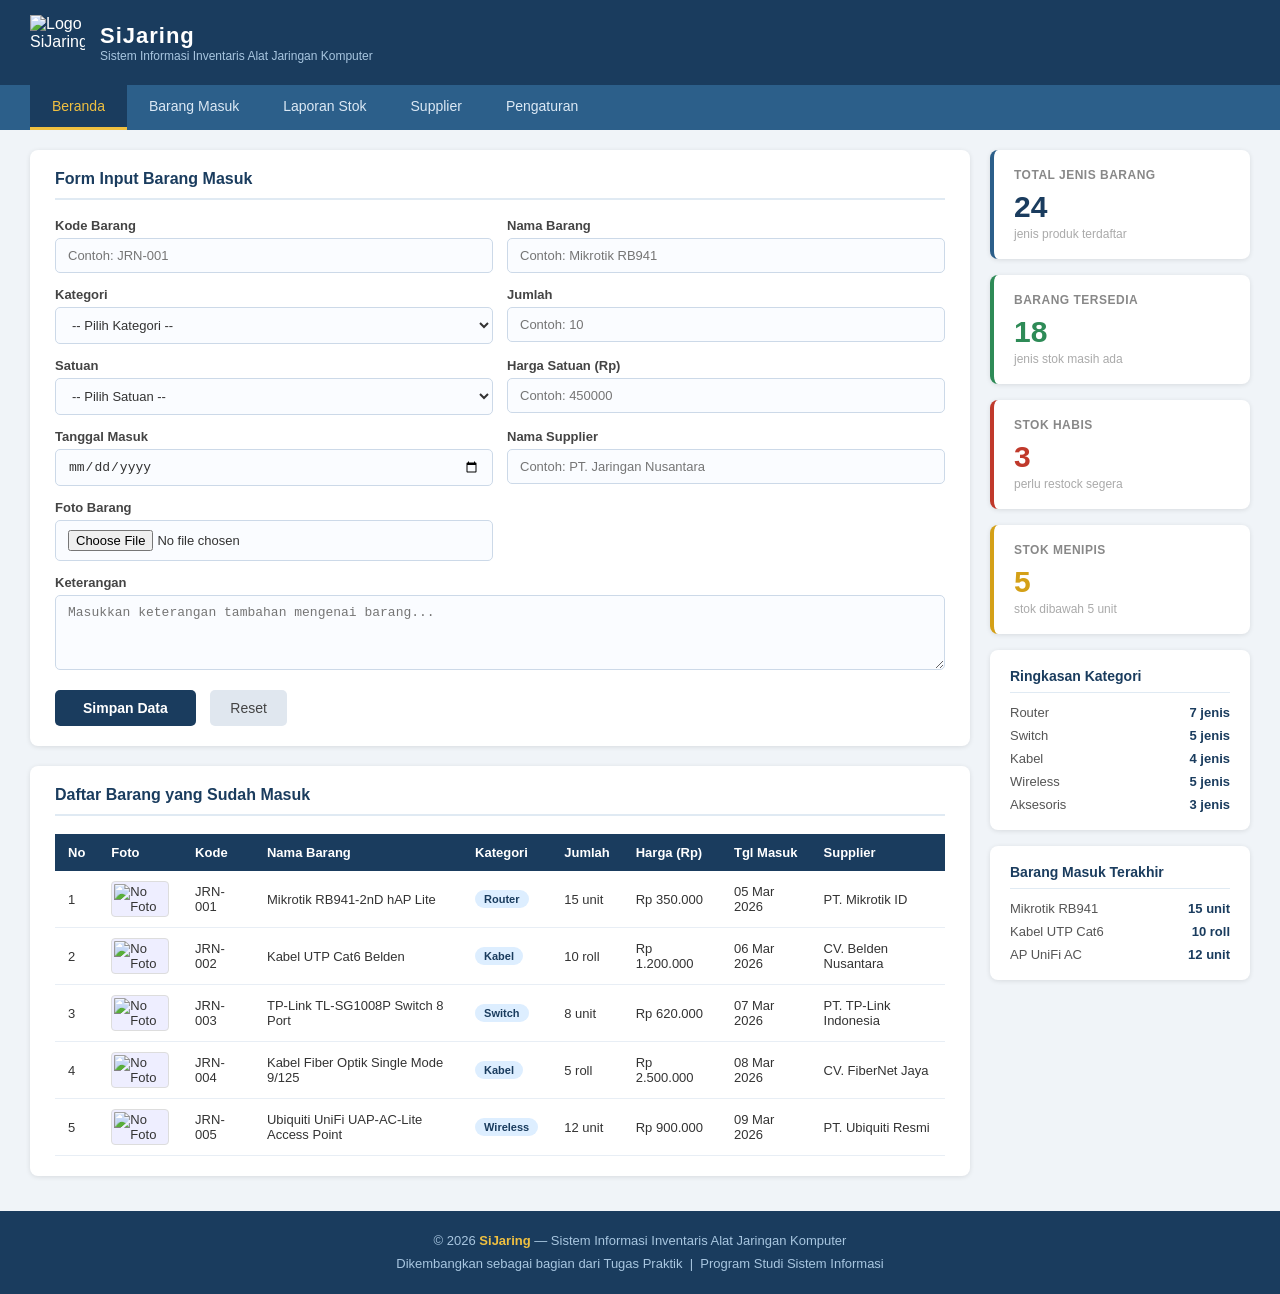
==== index.html @ 0376f992 "Add files via upload" ====
<!DOCTYPE html>
<html lang="id">
<head>
    <meta charset="UTF-8">
    <meta name="viewport" content="width=device-width, initial-scale=1.0">
    <title>SiJaring - Sistem Inventaris Alat Jaringan</title>
    <style>
        * {
            margin: 0;
            padding: 0;
            box-sizing: border-box;
        }

        body {
            font-family: 'Segoe UI', Tahoma, Geneva, Verdana, sans-serif;
            background-color: #f0f4f8;
            color: #333;
        }
        header {
            background-color: #1a3c5e;
            color: white;
            padding: 15px 30px;
            display: flex;
            align-items: center;
            gap: 15px;
            box-shadow: 0 2px 8px rgba(0,0,0,0.3);
        }

        header .logo-img {
            width: 55px;
            height: 55px;
            object-fit: contain;
        }

        header .judul-sistem {
            display: flex;
            flex-direction: column;
        }

        header .judul-sistem h1 {
            font-size: 22px;
            font-weight: 700;
            letter-spacing: 1px;
        }

        header .judul-sistem p {
            font-size: 12px;
            color: #a8c6e0;
        }
        nav {
            background-color: #2c5f8a;
            padding: 0 30px;
        }

        nav ul {
            list-style: none;
            display: flex;
            gap: 0;
        }

        nav ul li a {
            display: block;
            padding: 13px 22px;
            color: #dce9f5;
            text-decoration: none;
            font-size: 14px;
            font-weight: 500;
            transition: background-color 0.2s;
        }

        nav ul li a:hover {
            background-color: #1a3c5e;
            color: white;
        }

        nav ul li a.aktif {
            background-color: #1a3c5e;
            color: #f0c040;
            border-bottom: 3px solid #f0c040;
        }
        .container-utama {
            display: flex;
            gap: 20px;
            padding: 20px 30px;
            max-width: 1300px;
            margin: 0 auto;
        }
        .konten {
            flex: 1;
            display: flex;
            flex-direction: column;
            gap: 20px;
        }
        .card {
            background-color: white;
            border-radius: 8px;
            padding: 20px 25px;
            box-shadow: 0 1px 5px rgba(0,0,0,0.1);
        }

        .card h2 {
            font-size: 16px;
            font-weight: 700;
            color: #1a3c5e;
            margin-bottom: 18px;
            padding-bottom: 10px;
            border-bottom: 2px solid #e0eaf3;
        }

        .form-grid {
            display: grid;
            grid-template-columns: 1fr 1fr;
            gap: 14px;
        }

        .form-grid .full-width {
            grid-column: 1 / -1;
        }

        .form-group {
            display: flex;
            flex-direction: column;
            gap: 5px;
        }

        .form-group label {
            font-size: 13px;
            font-weight: 600;
            color: #444;
        }

        .form-group input,
        .form-group select,
        .form-group textarea {
            padding: 9px 12px;
            border: 1px solid #ccd9e8;
            border-radius: 5px;
            font-size: 13px;
            color: #333;
            background-color: #fafcff;
            transition: border-color 0.2s;
        }

        .form-group input:focus,
        .form-group select:focus,
        .form-group textarea:focus {
            outline: none;
            border-color: #2c5f8a;
            background-color: #fff;
        }

        .form-group textarea {
            resize: vertical;
            height: 75px;
        }

        .tombol-simpan {
            margin-top: 5px;
            padding: 10px 28px;
            background-color: #1a3c5e;
            color: white;
            border: none;
            border-radius: 5px;
            font-size: 14px;
            font-weight: 600;
            cursor: pointer;
            transition: background-color 0.2s;
        }

        .tombol-simpan:hover {
            background-color: #2c5f8a;
        }

        .tombol-reset {
            margin-top: 5px;
            margin-left: 10px;
            padding: 10px 20px;
            background-color: #e0e7ef;
            color: #444;
            border: none;
            border-radius: 5px;
            font-size: 14px;
            cursor: pointer;
        }
        .tabel-wrapper {
            overflow-x: auto;
        }

        table {
            width: 100%;
            border-collapse: collapse;
            font-size: 13px;
        }

        table thead tr {
            background-color: #1a3c5e;
            color: white;
        }

        table thead th {
            padding: 11px 13px;
            text-align: left;
            font-weight: 600;
        }

        table tbody tr {
            border-bottom: 1px solid #e8eef5;
            transition: background-color 0.15s;
        }

        table tbody tr:hover {
            background-color: #eef4fb;
        }

        table tbody td {
            padding: 10px 13px;
            vertical-align: middle;
        }

        .badge-kategori {
            display: inline-block;
            padding: 3px 9px;
            border-radius: 20px;
            font-size: 11px;
            font-weight: 600;
            background-color: #ddeeff;
            color: #1a3c5e;
        }
        .sidebar {
            width: 260px;
            display: flex;
            flex-direction: column;
            gap: 16px;
        }

        .stat-box {
            background-color: white;
            border-radius: 8px;
            padding: 18px 20px;
            box-shadow: 0 1px 5px rgba(0,0,0,0.1);
            border-left: 4px solid #2c5f8a;
        }

        .stat-box h3 {
            font-size: 12px;
            font-weight: 600;
            color: #888;
            text-transform: uppercase;
            letter-spacing: 0.5px;
            margin-bottom: 8px;
        }

        .stat-box .angka {
            font-size: 30px;
            font-weight: 700;
            color: #1a3c5e;
        }

        .stat-box .keterangan {
            font-size: 12px;
            color: #aaa;
            margin-top: 3px;
        }

        .stat-box.hijau {
            border-left-color: #2e8b57;
        }

        .stat-box.hijau .angka {
            color: #2e8b57;
        }

        .stat-box.merah {
            border-left-color: #c0392b;
        }

        .stat-box.merah .angka {
            color: #c0392b;
        }

        .stat-box.kuning {
            border-left-color: #d4a017;
        }

        .stat-box.kuning .angka {
            color: #d4a017;
        }

        .sidebar-info {
            background-color: white;
            border-radius: 8px;
            padding: 18px 20px;
            box-shadow: 0 1px 5px rgba(0,0,0,0.1);
        }

        .sidebar-info h3 {
            font-size: 14px;
            font-weight: 700;
            color: #1a3c5e;
            margin-bottom: 12px;
            padding-bottom: 8px;
            border-bottom: 1px solid #e0eaf3;
        }

        .sidebar-info ul {
            list-style: none;
            display: flex;
            flex-direction: column;
            gap: 8px;
        }

        .sidebar-info ul li {
            font-size: 13px;
            color: #555;
            display: flex;
            justify-content: space-between;
        }

        .sidebar-info ul li span {
            font-weight: 700;
            color: #1a3c5e;
        }
        footer {
            background-color: #1a3c5e;
            color: #a8c6e0;
            text-align: center;
            padding: 18px 30px;
            margin-top: 15px;
        }

        footer p {
            font-size: 13px;
            line-height: 1.8;
        }

        footer .nama-sistem {
            color: #f0c040;
            font-weight: 700;
        }
    </style>
</head>
<body>
<header>
    <img src="gambar/logo.png" alt="Logo SiJaring" class="logo-img">
    <div class="judul-sistem">
        <h1>SiJaring</h1>
        <p>Sistem Informasi Inventaris Alat Jaringan Komputer</p>
    </div>
</header>
<nav>
    <ul>
        <li><a href="#" class="aktif">Beranda</a></li>
        <li><a href="#">Barang Masuk</a></li>
        <li><a href="#">Laporan Stok</a></li>
        <li><a href="#">Supplier</a></li>
        <li><a href="#">Pengaturan</a></li>
    </ul>
</nav>
<div class="container-utama">
    <div class="konten">
        <div class="card">
            <h2>Form Input Barang Masuk</h2>
            <form>
                <div class="form-grid">

                    <div class="form-group">
                        <label for="kode_barang">Kode Barang</label>
                        <input type="text" id="kode_barang" name="kode_barang" placeholder="Contoh: JRN-001">
                    </div>

                    <div class="form-group">
                        <label for="nama_barang">Nama Barang</label>
                        <input type="text" id="nama_barang" name="nama_barang" placeholder="Contoh: Mikrotik RB941">
                    </div>

                    <div class="form-group">
                        <label for="kategori">Kategori</label>
                        <select id="kategori" name="kategori">
                            <option value="">-- Pilih Kategori --</option>
                            <option value="router">Router</option>
                            <option value="switch">Switch</option>
                            <option value="kabel">Kabel</option>
                            <option value="aksesoris">Aksesoris</option>
                            <option value="wireless">Wireless</option>
                        </select>
                    </div>

                    <div class="form-group">
                        <label for="jumlah">Jumlah</label>
                        <input type="number" id="jumlah" name="jumlah" placeholder="Contoh: 10" min="1">
                    </div>

                    <div class="form-group">
                        <label for="satuan">Satuan</label>
                        <select id="satuan" name="satuan">
                            <option value="">-- Pilih Satuan --</option>
                            <option value="unit">Unit</option>
                            <option value="buah">Buah</option>
                            <option value="meter">Meter</option>
                            <option value="roll">Roll</option>
                            <option value="set">Set</option>
                        </select>
                    </div>

                    <div class="form-group">
                        <label for="harga">Harga Satuan (Rp)</label>
                        <input type="number" id="harga" name="harga" placeholder="Contoh: 450000" min="0">
                    </div>

                    <div class="form-group">
                        <label for="tanggal_masuk">Tanggal Masuk</label>
                        <input type="date" id="tanggal_masuk" name="tanggal_masuk">
                    </div>

                    <div class="form-group">
                        <label for="supplier">Nama Supplier</label>
                        <input type="text" id="supplier" name="supplier" placeholder="Contoh: PT. Jaringan Nusantara">
                    </div>

                    <div class="form-group">
                        <label for="foto_barang">Foto Barang</label>
                        <input type="file" id="foto_barang" name="foto_barang" accept="image/*">
                    </div>

                    <div class="form-group full-width">
                        <label for="keterangan">Keterangan</label>
                        <textarea id="keterangan" name="keterangan" placeholder="Masukkan keterangan tambahan mengenai barang..."></textarea>
                    </div>

                </div>

                <div style="margin-top: 15px;">
                    <button type="submit" class="tombol-simpan">Simpan Data</button>
                    <button type="reset" class="tombol-reset">Reset</button>
                </div>
            </form>
        </div>
        <div class="card">
            <h2>Daftar Barang yang Sudah Masuk</h2>
            <div class="tabel-wrapper">
                <table>
                    <thead>
                        <tr>
                            <th>No</th>
                            <th>Foto</th>
                            <th>Kode</th>
                            <th>Nama Barang</th>
                            <th>Kategori</th>
                            <th>Jumlah</th>
                            <th>Harga (Rp)</th>
                            <th>Tgl Masuk</th>
                            <th>Supplier</th>
                        </tr>
                    </thead>
                    <tbody>
                        <tr>
                            <td>1</td>
                            <td><img src="gambar/mikrotik.png" alt="Mikrotik RB941" style="width:60px;height:50px;object-fit:contain;border-radius:4px;border:1px solid #ddd;padding:2px;background:#fff;" onerror="this.style.background='#eef';this.alt='No Foto'"></td>
                            <td>JRN-001</td>
                            <td>Mikrotik RB941-2nD hAP Lite</td>
                            <td><span class="badge-kategori">Router</span></td>
                            <td>15 unit</td>
                            <td>Rp 350.000</td>
                            <td>05 Mar 2026</td>
                            <td>PT. Mikrotik ID</td>
                        </tr>
                        <tr>
                            <td>2</td>
                            <td><img src="gambar/kabel-utp.png" alt="Kabel UTP Cat6" style="width:60px;height:50px;object-fit:cover;border-radius:4px;border:1px solid #ddd;padding:2px;background:#fff;" onerror="this.style.background='#eef';this.alt='No Foto'"></td>
                            <td>JRN-002</td>
                            <td>Kabel UTP Cat6 Belden</td>
                            <td><span class="badge-kategori">Kabel</span></td>
                            <td>10 roll</td>
                            <td>Rp 1.200.000</td>
                            <td>06 Mar 2026</td>
                            <td>CV. Belden Nusantara</td>
                        </tr>
                        <tr>
                            <td>3</td>
                            <td><img src="gambar/switch.png" alt="Switch 8 Port" style="width:60px;height:50px;object-fit:cover;border-radius:4px;border:1px solid #ddd;padding:2px;background:#fff;" onerror="this.style.background='#eef';this.alt='No Foto'"></td>
                            <td>JRN-003</td>
                            <td>TP-Link TL-SG1008P Switch 8 Port</td>
                            <td><span class="badge-kategori">Switch</span></td>
                            <td>8 unit</td>
                            <td>Rp 620.000</td>
                            <td>07 Mar 2026</td>
                            <td>PT. TP-Link Indonesia</td>
                        </tr>
                        <tr>
                            <td>4</td>
                            <td><img src="gambar/fiber-optik.png" alt="Fiber Optik" style="width:60px;height:50px;object-fit:cover;border-radius:4px;border:1px solid #ddd;padding:2px;background:#fff;" onerror="this.style.background='#eef';this.alt='No Foto'"></td>
                            <td>JRN-004</td>
                            <td>Kabel Fiber Optik Single Mode 9/125</td>
                            <td><span class="badge-kategori">Kabel</span></td>
                            <td>5 roll</td>
                            <td>Rp 2.500.000</td>
                            <td>08 Mar 2026</td>
                            <td>CV. FiberNet Jaya</td>
                        </tr>
                        <tr>
                            <td>5</td>
                            <td><img src="gambar/access-point.png" alt="Access Point" style="width:60px;height:50px;object-fit:cover;border-radius:4px;border:1px solid #ddd;padding:2px;background:#fff;" onerror="this.style.background='#eef';this.alt='No Foto'"></td>
                            <td>JRN-005</td>
                            <td>Ubiquiti UniFi UAP-AC-Lite Access Point</td>
                            <td><span class="badge-kategori">Wireless</span></td>
                            <td>12 unit</td>
                            <td>Rp 900.000</td>
                            <td>09 Mar 2026</td>
                            <td>PT. Ubiquiti Resmi</td>
                        </tr>
                    </tbody>
                </table>
            </div>
        </div>

    </div>
    <aside class="sidebar">

        <div class="stat-box">
            <h3>Total Jenis Barang</h3>
            <div class="angka">24</div>
            <div class="keterangan">jenis produk terdaftar</div>
        </div>

        <div class="stat-box hijau">
            <h3>Barang Tersedia</h3>
            <div class="angka">18</div>
            <div class="keterangan">jenis stok masih ada</div>
        </div>

        <div class="stat-box merah">
            <h3>Stok Habis</h3>
            <div class="angka">3</div>
            <div class="keterangan">perlu restock segera</div>
        </div>

        <div class="stat-box kuning">
            <h3>Stok Menipis</h3>
            <div class="angka">5</div>
            <div class="keterangan">stok dibawah 5 unit</div>
        </div>

        <div class="sidebar-info">
            <h3>Ringkasan Kategori</h3>
            <ul>
                <li>Router <span>7 jenis</span></li>
                <li>Switch <span>5 jenis</span></li>
                <li>Kabel <span>4 jenis</span></li>
                <li>Wireless <span>5 jenis</span></li>
                <li>Aksesoris <span>3 jenis</span></li>
            </ul>
        </div>

        <div class="sidebar-info">
            <h3>Barang Masuk Terakhir</h3>
            <ul>
                <li>Mikrotik RB941 <span>15 unit</span></li>
                <li>Kabel UTP Cat6 <span>10 roll</span></li>
                <li>AP UniFi AC <span>12 unit</span></li>
            </ul>
        </div>

    </aside>

</div>
<footer>
    <p>
        &copy; 2026 <span class="nama-sistem">SiJaring</span> &mdash; Sistem Informasi Inventaris Alat Jaringan Komputer
    </p>
    <p>Dikembangkan sebagai bagian dari Tugas Praktik &nbsp;|&nbsp; Program Studi Sistem Informasi</p>
</footer>

</body>
</html>
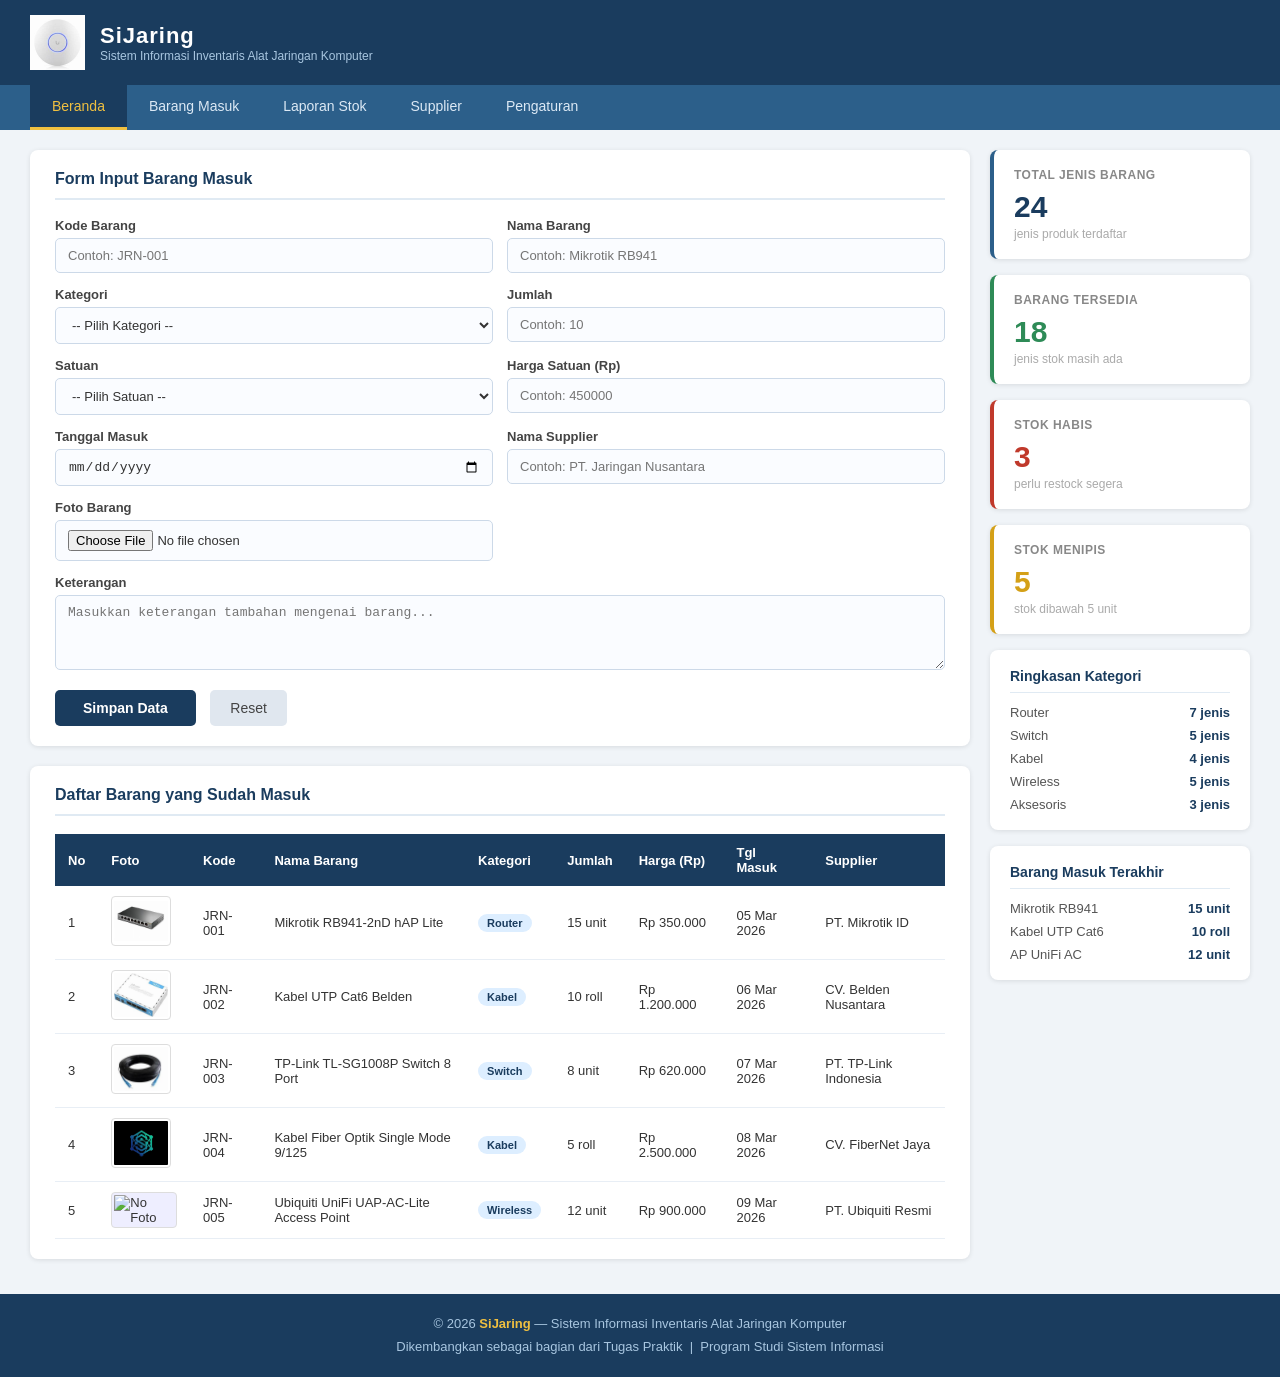
==== commit f9e282c4: "Update image paths in index.html" ====
--- a/index.html
+++ b/index.html
@@ -341,7 +341,7 @@
 </head>
 <body>
 <header>
-    <img src="gambar/logo.png" alt="Logo SiJaring" class="logo-img">
+    <img src="logo.png" alt="Logo SiJaring" class="logo-img">
     <div class="judul-sistem">
         <h1>SiJaring</h1>
         <p>Sistem Informasi Inventaris Alat Jaringan Komputer</p>
@@ -455,7 +455,7 @@
                     <tbody>
                         <tr>
                             <td>1</td>
-                            <td><img src="gambar/mikrotik.png" alt="Mikrotik RB941" style="width:60px;height:50px;object-fit:contain;border-radius:4px;border:1px solid #ddd;padding:2px;background:#fff;" onerror="this.style.background='#eef';this.alt='No Foto'"></td>
+                            <td><img src="mikrotik.png" alt="Mikrotik RB941" style="width:60px;height:50px;object-fit:contain;border-radius:4px;border:1px solid #ddd;padding:2px;background:#fff;" onerror="this.style.background='#eef';this.alt='No Foto'"></td>
                             <td>JRN-001</td>
                             <td>Mikrotik RB941-2nD hAP Lite</td>
                             <td><span class="badge-kategori">Router</span></td>
@@ -466,7 +466,7 @@
                         </tr>
                         <tr>
                             <td>2</td>
-                            <td><img src="gambar/kabel-utp.png" alt="Kabel UTP Cat6" style="width:60px;height:50px;object-fit:cover;border-radius:4px;border:1px solid #ddd;padding:2px;background:#fff;" onerror="this.style.background='#eef';this.alt='No Foto'"></td>
+                            <td><img src="kabel-utp.png" alt="Kabel UTP Cat6" style="width:60px;height:50px;object-fit:cover;border-radius:4px;border:1px solid #ddd;padding:2px;background:#fff;" onerror="this.style.background='#eef';this.alt='No Foto'"></td>
                             <td>JRN-002</td>
                             <td>Kabel UTP Cat6 Belden</td>
                             <td><span class="badge-kategori">Kabel</span></td>
@@ -477,7 +477,7 @@
                         </tr>
                         <tr>
                             <td>3</td>
-                            <td><img src="gambar/switch.png" alt="Switch 8 Port" style="width:60px;height:50px;object-fit:cover;border-radius:4px;border:1px solid #ddd;padding:2px;background:#fff;" onerror="this.style.background='#eef';this.alt='No Foto'"></td>
+                            <td><img src="switch.png" alt="Switch 8 Port" style="width:60px;height:50px;object-fit:cover;border-radius:4px;border:1px solid #ddd;padding:2px;background:#fff;" onerror="this.style.background='#eef';this.alt='No Foto'"></td>
                             <td>JRN-003</td>
                             <td>TP-Link TL-SG1008P Switch 8 Port</td>
                             <td><span class="badge-kategori">Switch</span></td>
@@ -488,7 +488,7 @@
                         </tr>
                         <tr>
                             <td>4</td>
-                            <td><img src="gambar/fiber-optik.png" alt="Fiber Optik" style="width:60px;height:50px;object-fit:cover;border-radius:4px;border:1px solid #ddd;padding:2px;background:#fff;" onerror="this.style.background='#eef';this.alt='No Foto'"></td>
+                            <td><img src="fiber-optik.png" alt="Fiber Optik" style="width:60px;height:50px;object-fit:cover;border-radius:4px;border:1px solid #ddd;padding:2px;background:#fff;" onerror="this.style.background='#eef';this.alt='No Foto'"></td>
                             <td>JRN-004</td>
                             <td>Kabel Fiber Optik Single Mode 9/125</td>
                             <td><span class="badge-kategori">Kabel</span></td>
@@ -499,7 +499,7 @@
                         </tr>
                         <tr>
                             <td>5</td>
-                            <td><img src="gambar/access-point.png" alt="Access Point" style="width:60px;height:50px;object-fit:cover;border-radius:4px;border:1px solid #ddd;padding:2px;background:#fff;" onerror="this.style.background='#eef';this.alt='No Foto'"></td>
+                            <td><img src="access-point.png" alt="Access Point" style="width:60px;height:50px;object-fit:cover;border-radius:4px;border:1px solid #ddd;padding:2px;background:#fff;" onerror="this.style.background='#eef';this.alt='No Foto'"></td>
                             <td>JRN-005</td>
                             <td>Ubiquiti UniFi UAP-AC-Lite Access Point</td>
                             <td><span class="badge-kategori">Wireless</span></td>
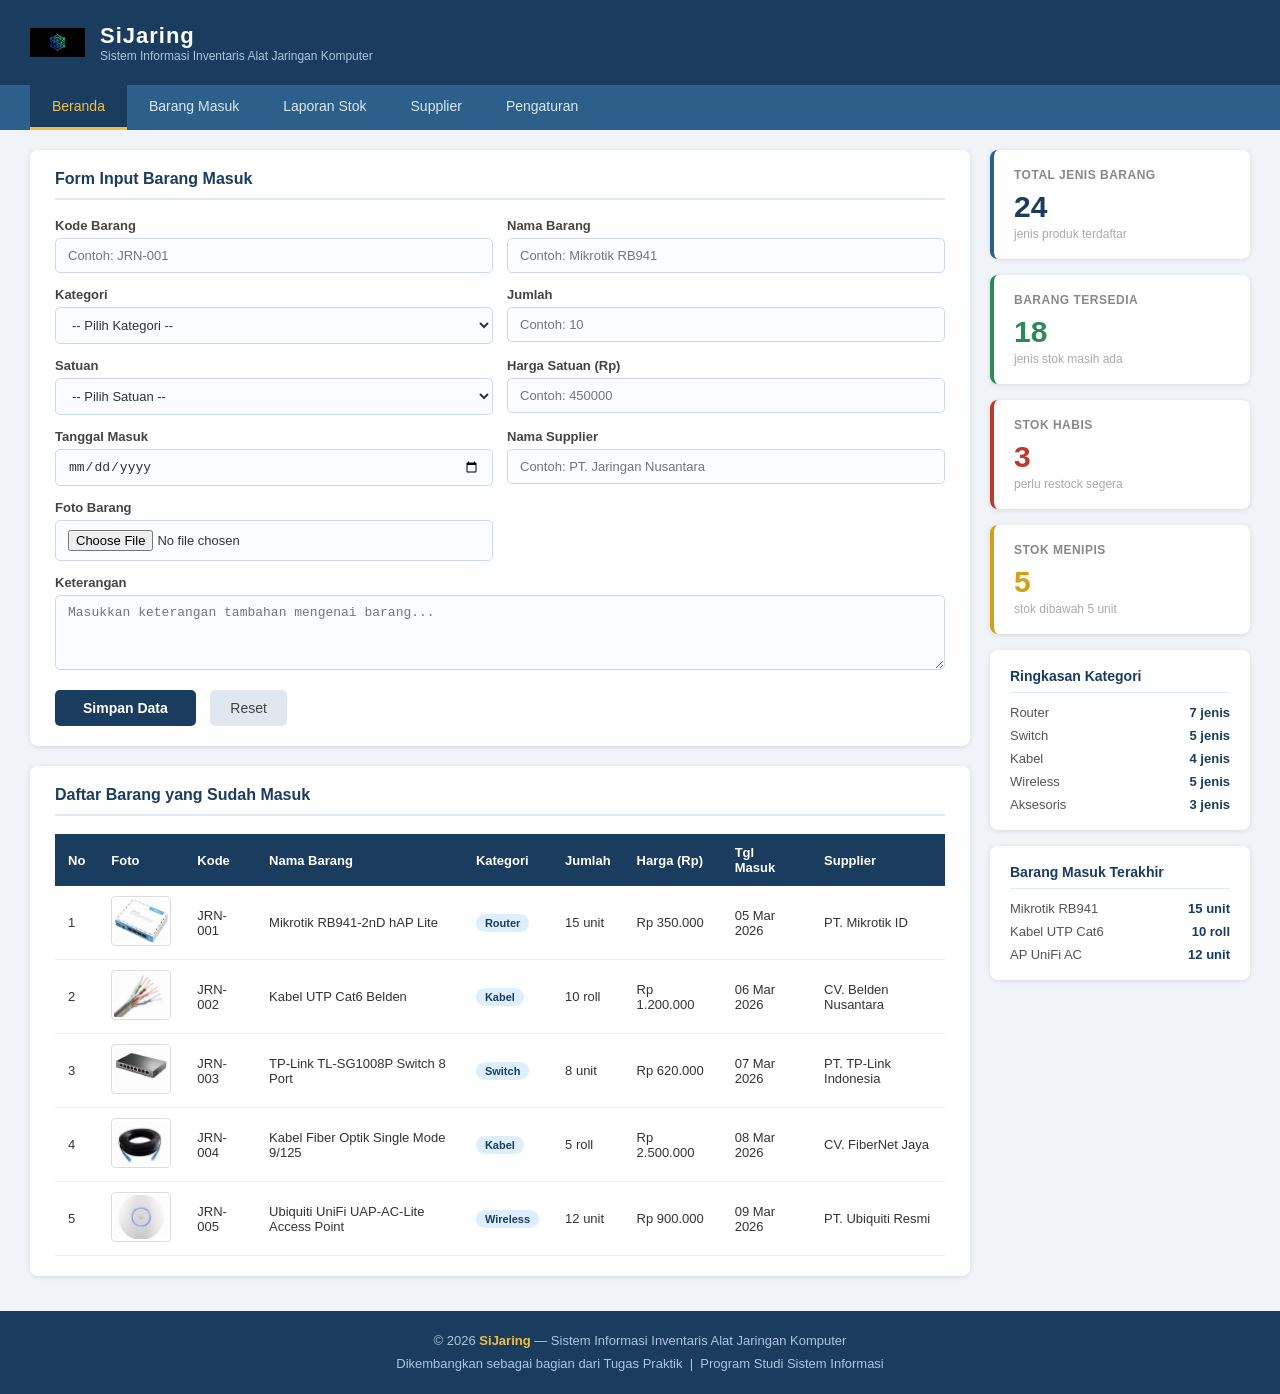
==== commit 24e2f973: "Update index.html" ====
--- a/index.html
+++ b/index.html
@@ -466,7 +466,7 @@
                         </tr>
                         <tr>
                             <td>2</td>
-                            <td><img src="kabel-utp.png" alt="Kabel UTP Cat6" style="width:60px;height:50px;object-fit:cover;border-radius:4px;border:1px solid #ddd;padding:2px;background:#fff;" onerror="this.style.background='#eef';this.alt='No Foto'"></td>
+                            <td><img src="kabel-utp.jpg" alt="Kabel UTP Cat6" style="width:60px;height:50px;object-fit:cover;border-radius:4px;border:1px solid #ddd;padding:2px;background:#fff;" onerror="this.style.background='#eef';this.alt='No Foto'"></td>
                             <td>JRN-002</td>
                             <td>Kabel UTP Cat6 Belden</td>
                             <td><span class="badge-kategori">Kabel</span></td>
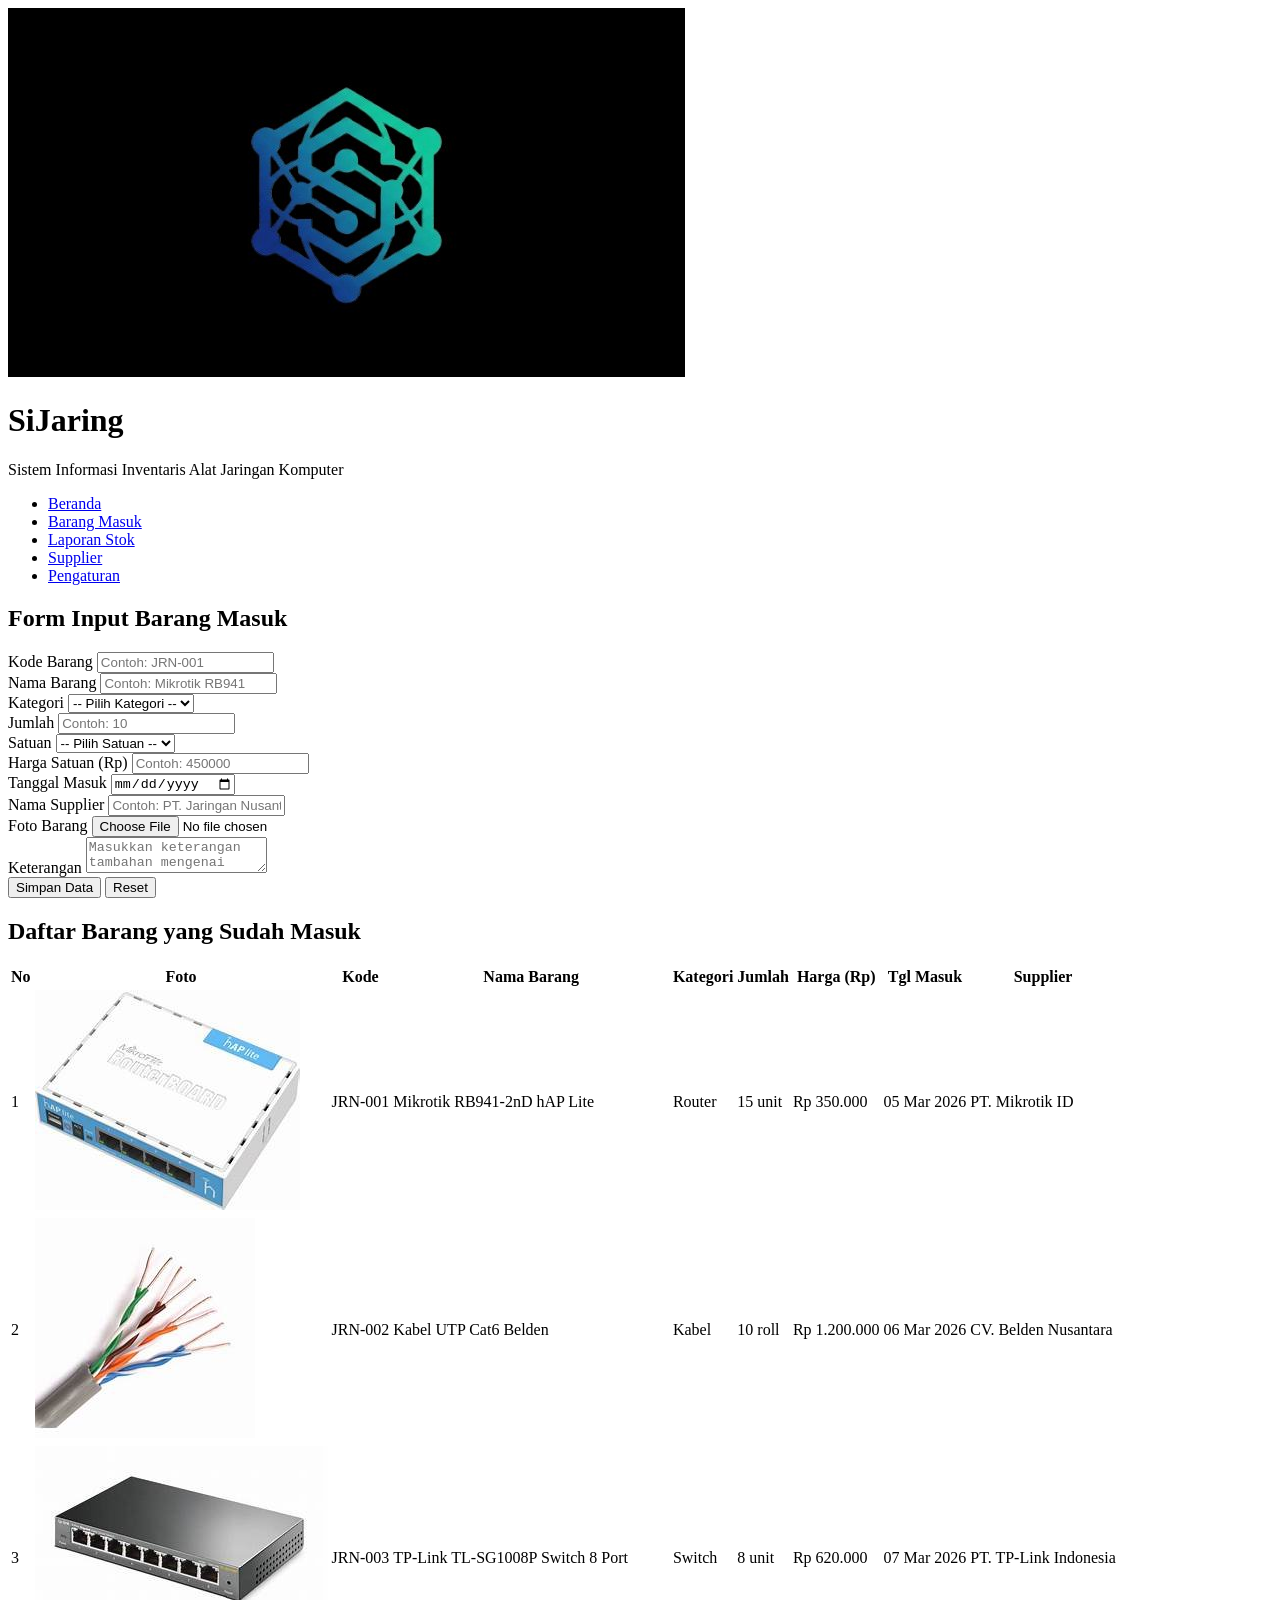
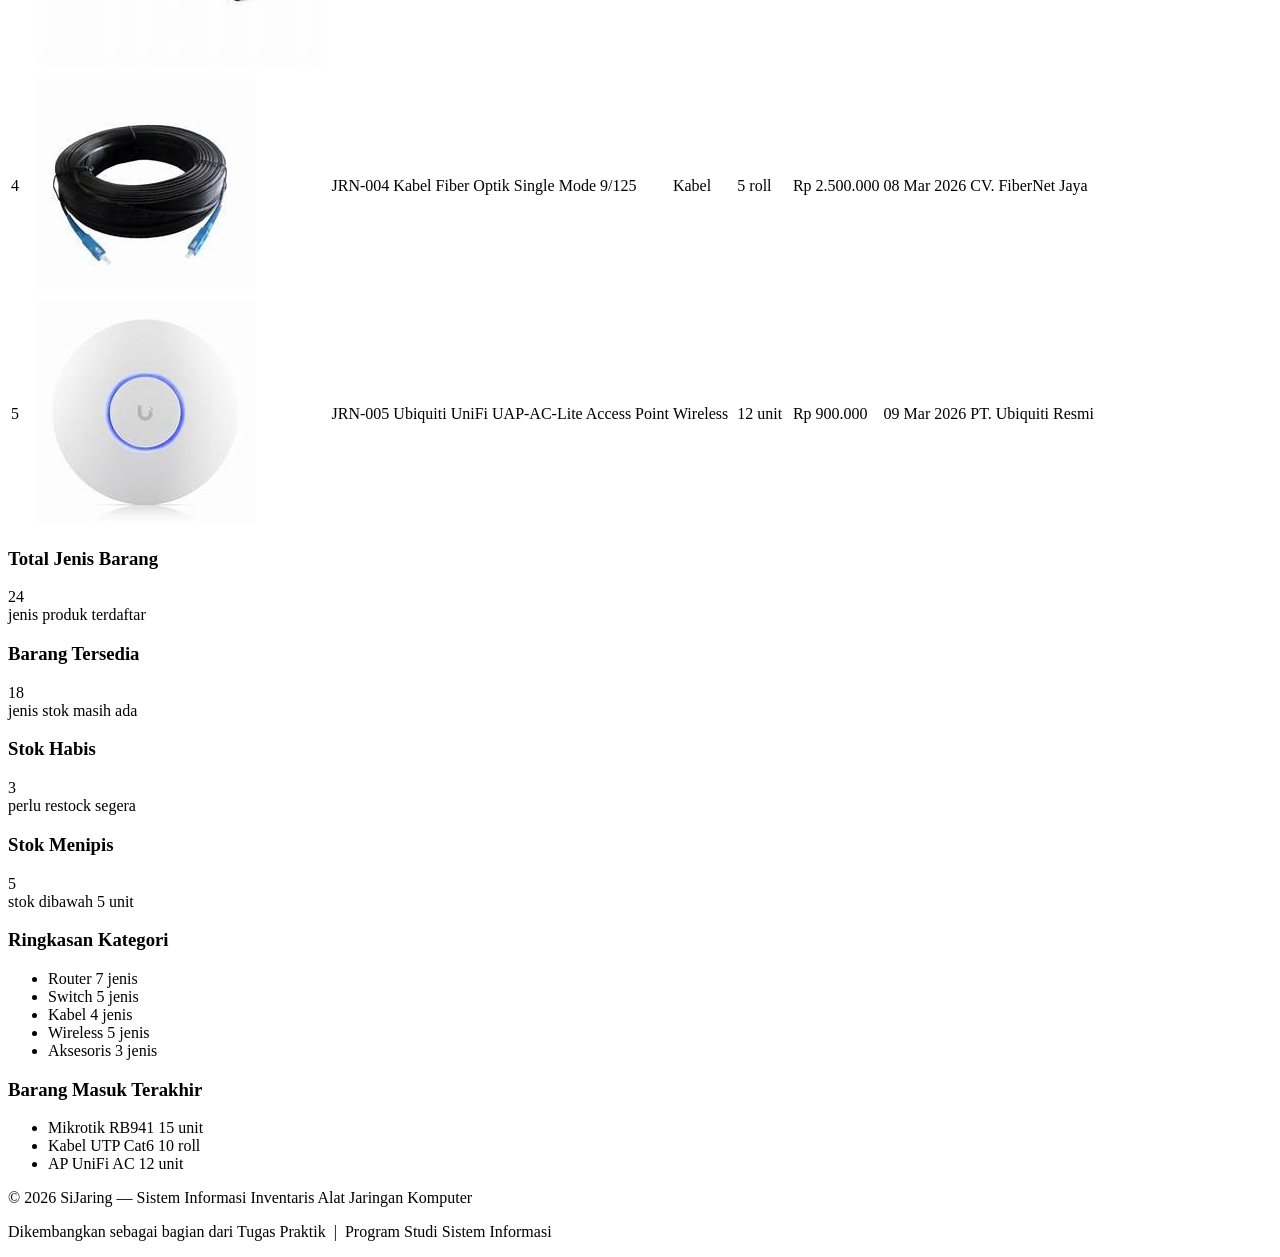
==== commit 1b16bdb6: "Update index.html" ====
--- a/index.html
+++ b/index.html
@@ -4,340 +4,6 @@
     <meta charset="UTF-8">
     <meta name="viewport" content="width=device-width, initial-scale=1.0">
     <title>SiJaring - Sistem Inventaris Alat Jaringan</title>
-    <style>
-        * {
-            margin: 0;
-            padding: 0;
-            box-sizing: border-box;
-        }
-
-        body {
-            font-family: 'Segoe UI', Tahoma, Geneva, Verdana, sans-serif;
-            background-color: #f0f4f8;
-            color: #333;
-        }
-        header {
-            background-color: #1a3c5e;
-            color: white;
-            padding: 15px 30px;
-            display: flex;
-            align-items: center;
-            gap: 15px;
-            box-shadow: 0 2px 8px rgba(0,0,0,0.3);
-        }
-
-        header .logo-img {
-            width: 55px;
-            height: 55px;
-            object-fit: contain;
-        }
-
-        header .judul-sistem {
-            display: flex;
-            flex-direction: column;
-        }
-
-        header .judul-sistem h1 {
-            font-size: 22px;
-            font-weight: 700;
-            letter-spacing: 1px;
-        }
-
-        header .judul-sistem p {
-            font-size: 12px;
-            color: #a8c6e0;
-        }
-        nav {
-            background-color: #2c5f8a;
-            padding: 0 30px;
-        }
-
-        nav ul {
-            list-style: none;
-            display: flex;
-            gap: 0;
-        }
-
-        nav ul li a {
-            display: block;
-            padding: 13px 22px;
-            color: #dce9f5;
-            text-decoration: none;
-            font-size: 14px;
-            font-weight: 500;
-            transition: background-color 0.2s;
-        }
-
-        nav ul li a:hover {
-            background-color: #1a3c5e;
-            color: white;
-        }
-
-        nav ul li a.aktif {
-            background-color: #1a3c5e;
-            color: #f0c040;
-            border-bottom: 3px solid #f0c040;
-        }
-        .container-utama {
-            display: flex;
-            gap: 20px;
-            padding: 20px 30px;
-            max-width: 1300px;
-            margin: 0 auto;
-        }
-        .konten {
-            flex: 1;
-            display: flex;
-            flex-direction: column;
-            gap: 20px;
-        }
-        .card {
-            background-color: white;
-            border-radius: 8px;
-            padding: 20px 25px;
-            box-shadow: 0 1px 5px rgba(0,0,0,0.1);
-        }
-
-        .card h2 {
-            font-size: 16px;
-            font-weight: 700;
-            color: #1a3c5e;
-            margin-bottom: 18px;
-            padding-bottom: 10px;
-            border-bottom: 2px solid #e0eaf3;
-        }
-
-        .form-grid {
-            display: grid;
-            grid-template-columns: 1fr 1fr;
-            gap: 14px;
-        }
-
-        .form-grid .full-width {
-            grid-column: 1 / -1;
-        }
-
-        .form-group {
-            display: flex;
-            flex-direction: column;
-            gap: 5px;
-        }
-
-        .form-group label {
-            font-size: 13px;
-            font-weight: 600;
-            color: #444;
-        }
-
-        .form-group input,
-        .form-group select,
-        .form-group textarea {
-            padding: 9px 12px;
-            border: 1px solid #ccd9e8;
-            border-radius: 5px;
-            font-size: 13px;
-            color: #333;
-            background-color: #fafcff;
-            transition: border-color 0.2s;
-        }
-
-        .form-group input:focus,
-        .form-group select:focus,
-        .form-group textarea:focus {
-            outline: none;
-            border-color: #2c5f8a;
-            background-color: #fff;
-        }
-
-        .form-group textarea {
-            resize: vertical;
-            height: 75px;
-        }
-
-        .tombol-simpan {
-            margin-top: 5px;
-            padding: 10px 28px;
-            background-color: #1a3c5e;
-            color: white;
-            border: none;
-            border-radius: 5px;
-            font-size: 14px;
-            font-weight: 600;
-            cursor: pointer;
-            transition: background-color 0.2s;
-        }
-
-        .tombol-simpan:hover {
-            background-color: #2c5f8a;
-        }
-
-        .tombol-reset {
-            margin-top: 5px;
-            margin-left: 10px;
-            padding: 10px 20px;
-            background-color: #e0e7ef;
-            color: #444;
-            border: none;
-            border-radius: 5px;
-            font-size: 14px;
-            cursor: pointer;
-        }
-        .tabel-wrapper {
-            overflow-x: auto;
-        }
-
-        table {
-            width: 100%;
-            border-collapse: collapse;
-            font-size: 13px;
-        }
-
-        table thead tr {
-            background-color: #1a3c5e;
-            color: white;
-        }
-
-        table thead th {
-            padding: 11px 13px;
-            text-align: left;
-            font-weight: 600;
-        }
-
-        table tbody tr {
-            border-bottom: 1px solid #e8eef5;
-            transition: background-color 0.15s;
-        }
-
-        table tbody tr:hover {
-            background-color: #eef4fb;
-        }
-
-        table tbody td {
-            padding: 10px 13px;
-            vertical-align: middle;
-        }
-
-        .badge-kategori {
-            display: inline-block;
-            padding: 3px 9px;
-            border-radius: 20px;
-            font-size: 11px;
-            font-weight: 600;
-            background-color: #ddeeff;
-            color: #1a3c5e;
-        }
-        .sidebar {
-            width: 260px;
-            display: flex;
-            flex-direction: column;
-            gap: 16px;
-        }
-
-        .stat-box {
-            background-color: white;
-            border-radius: 8px;
-            padding: 18px 20px;
-            box-shadow: 0 1px 5px rgba(0,0,0,0.1);
-            border-left: 4px solid #2c5f8a;
-        }
-
-        .stat-box h3 {
-            font-size: 12px;
-            font-weight: 600;
-            color: #888;
-            text-transform: uppercase;
-            letter-spacing: 0.5px;
-            margin-bottom: 8px;
-        }
-
-        .stat-box .angka {
-            font-size: 30px;
-            font-weight: 700;
-            color: #1a3c5e;
-        }
-
-        .stat-box .keterangan {
-            font-size: 12px;
-            color: #aaa;
-            margin-top: 3px;
-        }
-
-        .stat-box.hijau {
-            border-left-color: #2e8b57;
-        }
-
-        .stat-box.hijau .angka {
-            color: #2e8b57;
-        }
-
-        .stat-box.merah {
-            border-left-color: #c0392b;
-        }
-
-        .stat-box.merah .angka {
-            color: #c0392b;
-        }
-
-        .stat-box.kuning {
-            border-left-color: #d4a017;
-        }
-
-        .stat-box.kuning .angka {
-            color: #d4a017;
-        }
-
-        .sidebar-info {
-            background-color: white;
-            border-radius: 8px;
-            padding: 18px 20px;
-            box-shadow: 0 1px 5px rgba(0,0,0,0.1);
-        }
-
-        .sidebar-info h3 {
-            font-size: 14px;
-            font-weight: 700;
-            color: #1a3c5e;
-            margin-bottom: 12px;
-            padding-bottom: 8px;
-            border-bottom: 1px solid #e0eaf3;
-        }
-
-        .sidebar-info ul {
-            list-style: none;
-            display: flex;
-            flex-direction: column;
-            gap: 8px;
-        }
-
-        .sidebar-info ul li {
-            font-size: 13px;
-            color: #555;
-            display: flex;
-            justify-content: space-between;
-        }
-
-        .sidebar-info ul li span {
-            font-weight: 700;
-            color: #1a3c5e;
-        }
-        footer {
-            background-color: #1a3c5e;
-            color: #a8c6e0;
-            text-align: center;
-            padding: 18px 30px;
-            margin-top: 15px;
-        }
-
-        footer p {
-            font-size: 13px;
-            line-height: 1.8;
-        }
-
-        footer .nama-sistem {
-            color: #f0c040;
-            font-weight: 700;
-        }
-    </style>
 </head>
 <body>
 <header>
@@ -429,7 +95,7 @@
 
                 </div>
 
-                <div style="margin-top: 15px;">
+                <div>
                     <button type="submit" class="tombol-simpan">Simpan Data</button>
                     <button type="reset" class="tombol-reset">Reset</button>
                 </div>
@@ -455,7 +121,7 @@
                     <tbody>
                         <tr>
                             <td>1</td>
-                            <td><img src="mikrotik.png" alt="Mikrotik RB941" style="width:60px;height:50px;object-fit:contain;border-radius:4px;border:1px solid #ddd;padding:2px;background:#fff;" onerror="this.style.background='#eef';this.alt='No Foto'"></td>
+                            <td><img src="mikrotik.png" alt="Mikrotik RB941" onerror="this.style.background='#eef';this.alt='No Foto'"></td>
                             <td>JRN-001</td>
                             <td>Mikrotik RB941-2nD hAP Lite</td>
                             <td><span class="badge-kategori">Router</span></td>
@@ -466,7 +132,7 @@
                         </tr>
                         <tr>
                             <td>2</td>
-                            <td><img src="kabel-utp.jpg" alt="Kabel UTP Cat6" style="width:60px;height:50px;object-fit:cover;border-radius:4px;border:1px solid #ddd;padding:2px;background:#fff;" onerror="this.style.background='#eef';this.alt='No Foto'"></td>
+                            <td><img src="kabel-utp.jpg" alt="Kabel UTP Cat6" onerror="this.style.background='#eef';this.alt='No Foto'"></td>
                             <td>JRN-002</td>
                             <td>Kabel UTP Cat6 Belden</td>
                             <td><span class="badge-kategori">Kabel</span></td>
@@ -477,7 +143,7 @@
                         </tr>
                         <tr>
                             <td>3</td>
-                            <td><img src="switch.png" alt="Switch 8 Port" style="width:60px;height:50px;object-fit:cover;border-radius:4px;border:1px solid #ddd;padding:2px;background:#fff;" onerror="this.style.background='#eef';this.alt='No Foto'"></td>
+                            <td><img src="switch.png" alt="Switch 8 Port" onerror="this.style.background='#eef';this.alt='No Foto'"></td>
                             <td>JRN-003</td>
                             <td>TP-Link TL-SG1008P Switch 8 Port</td>
                             <td><span class="badge-kategori">Switch</span></td>
@@ -488,7 +154,7 @@
                         </tr>
                         <tr>
                             <td>4</td>
-                            <td><img src="fiber-optik.png" alt="Fiber Optik" style="width:60px;height:50px;object-fit:cover;border-radius:4px;border:1px solid #ddd;padding:2px;background:#fff;" onerror="this.style.background='#eef';this.alt='No Foto'"></td>
+                            <td><img src="fiber-optik.png" alt="Fiber Optik" onerror="this.style.background='#eef';this.alt='No Foto'"></td>
                             <td>JRN-004</td>
                             <td>Kabel Fiber Optik Single Mode 9/125</td>
                             <td><span class="badge-kategori">Kabel</span></td>
@@ -499,7 +165,7 @@
                         </tr>
                         <tr>
                             <td>5</td>
-                            <td><img src="access-point.png" alt="Access Point" style="width:60px;height:50px;object-fit:cover;border-radius:4px;border:1px solid #ddd;padding:2px;background:#fff;" onerror="this.style.background='#eef';this.alt='No Foto'"></td>
+                            <td><img src="access-point.png" alt="Access Point" onerror="this.style.background='#eef';this.alt='No Foto'"></td>
                             <td>JRN-005</td>
                             <td>Ubiquiti UniFi UAP-AC-Lite Access Point</td>
                             <td><span class="badge-kategori">Wireless</span></td>
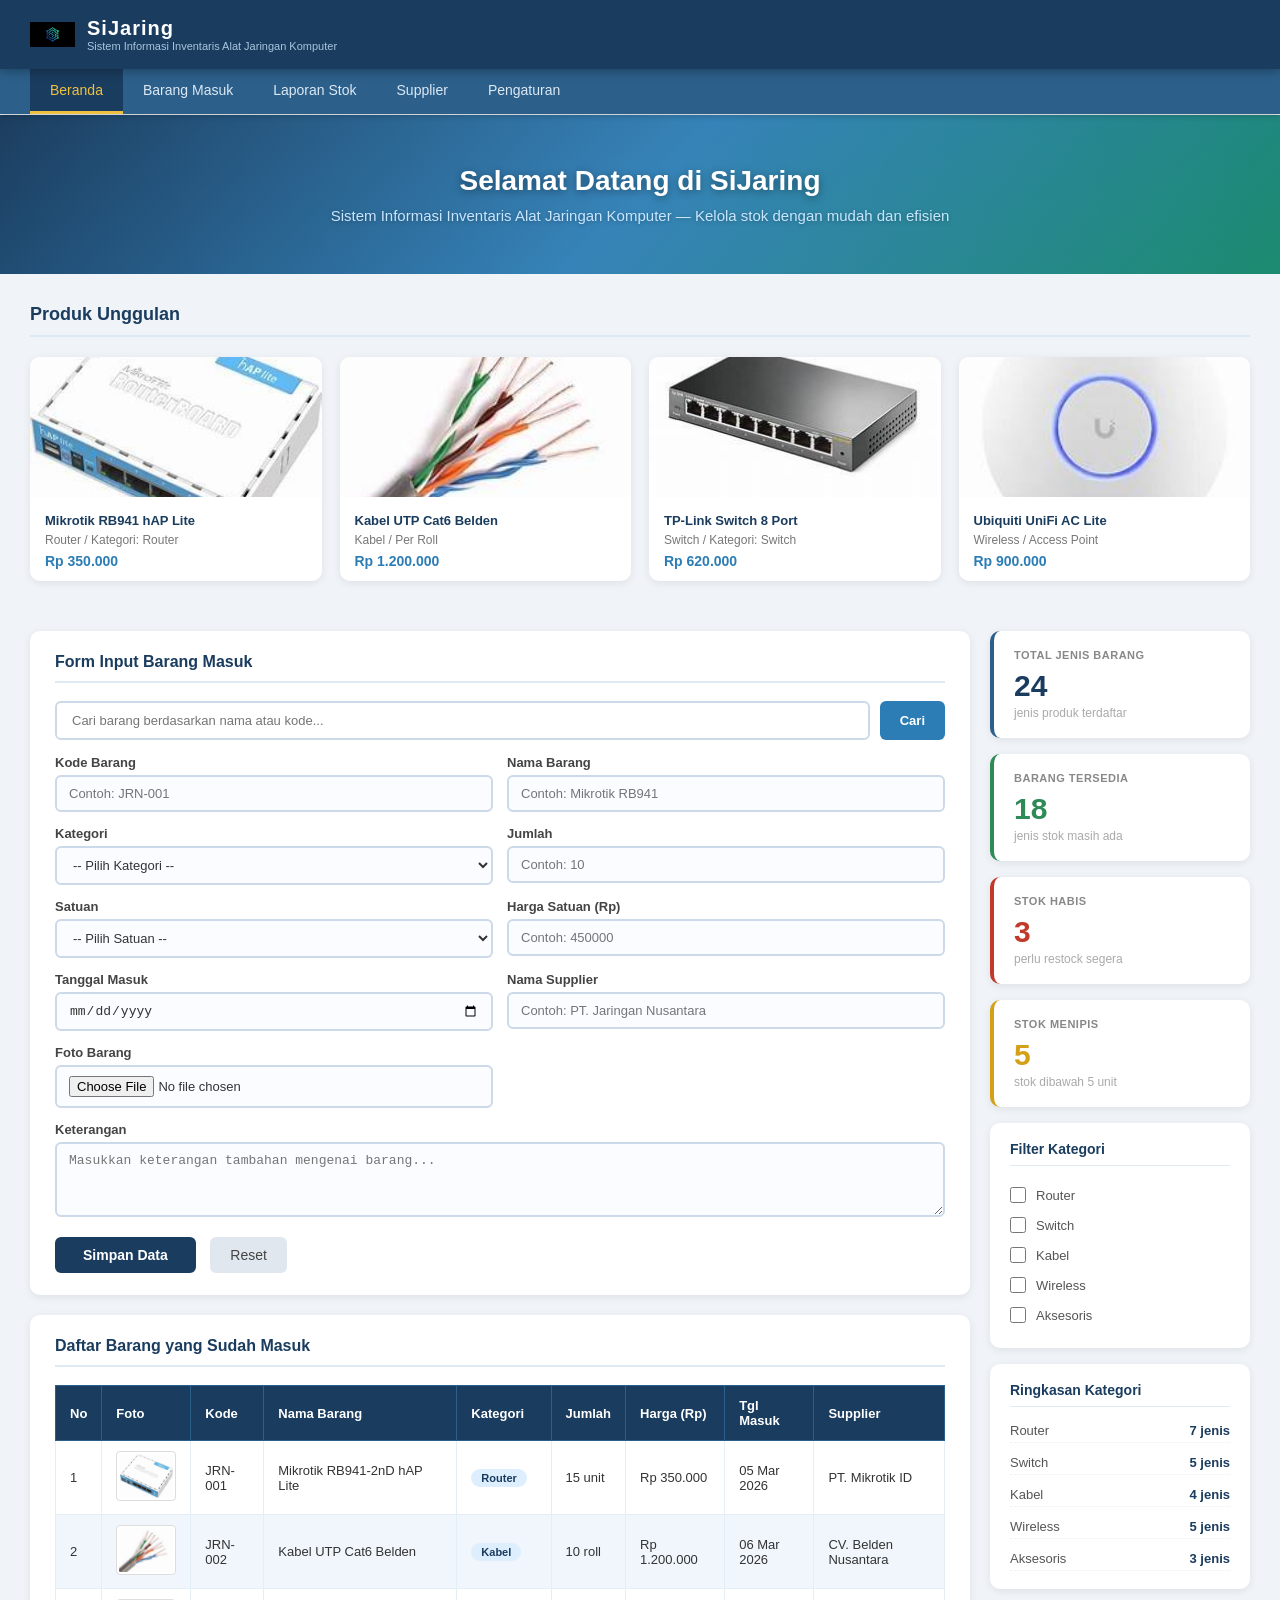
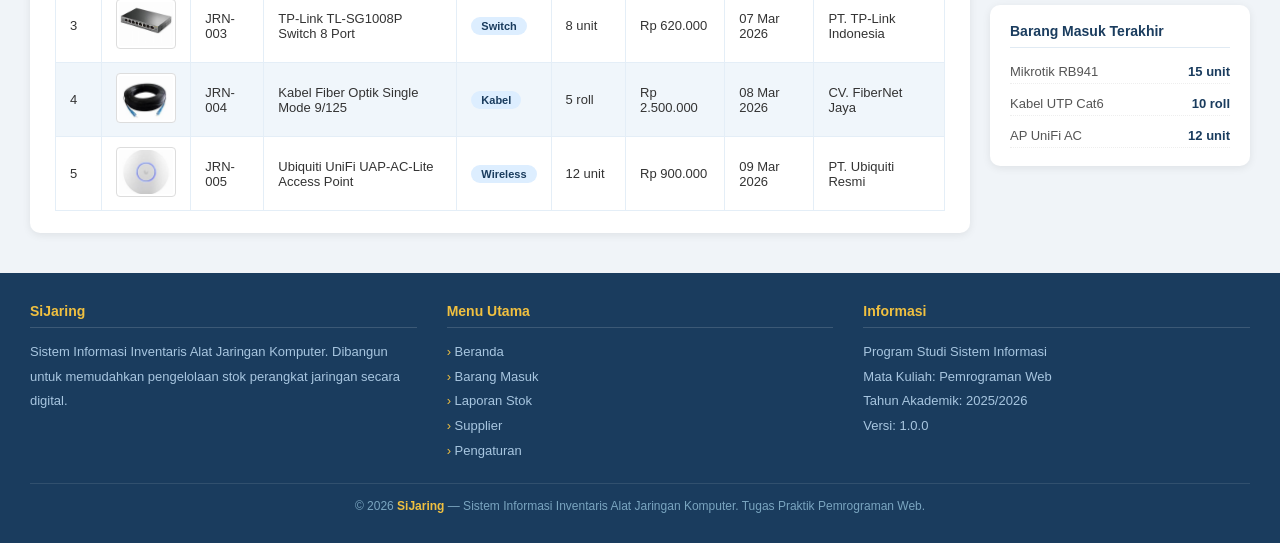
==== commit bfdd665c: "Add files via upload" ====
--- a/index.html
+++ b/index.html
@@ -4,15 +4,20 @@
     <meta charset="UTF-8">
     <meta name="viewport" content="width=device-width, initial-scale=1.0">
     <title>SiJaring - Sistem Inventaris Alat Jaringan</title>
+    <link rel="stylesheet" href="style.css">
 </head>
 <body>
+
 <header>
-    <img src="logo.png" alt="Logo SiJaring" class="logo-img">
-    <div class="judul-sistem">
-        <h1>SiJaring</h1>
-        <p>Sistem Informasi Inventaris Alat Jaringan Komputer</p>
+    <div class="logo-area">
+        <img src="logo.png" alt="Logo SiJaring" class="logo-img">
+        <div class="judul-sistem">
+            <h1>SiJaring</h1>
+            <p>Sistem Informasi Inventaris Alat Jaringan Komputer</p>
+        </div>
     </div>
 </header>
+
 <nav>
     <ul>
         <li><a href="#" class="aktif">Beranda</a></li>
@@ -22,10 +27,64 @@
         <li><a href="#">Pengaturan</a></li>
     </ul>
 </nav>
+
+<section class="section-hero">
+    <div class="teks-overlay">
+        <h2>Selamat Datang di SiJaring</h2>
+        <p>Sistem Informasi Inventaris Alat Jaringan Komputer — Kelola stok dengan mudah dan efisien</p>
+    </div>
+</section>
+
+<section class="section-kartu">
+    <h2>Produk Unggulan</h2>
+    <div class="grid-kartu">
+        <div class="kartu-produk">
+            <img src="mikrotik.png" alt="Mikrotik">
+            <div class="info-kartu">
+                <h3>Mikrotik RB941 hAP Lite</h3>
+                <p>Router / Kategori: Router</p>
+                <p class="harga">Rp 350.000</p>
+            </div>
+        </div>
+        <div class="kartu-produk">
+            <img src="kabel-utp.jpg" alt="Kabel UTP">
+            <div class="info-kartu">
+                <h3>Kabel UTP Cat6 Belden</h3>
+                <p>Kabel / Per Roll</p>
+                <p class="harga">Rp 1.200.000</p>
+            </div>
+        </div>
+        <div class="kartu-produk">
+            <img src="switch.png" alt="Switch">
+            <div class="info-kartu">
+                <h3>TP-Link Switch 8 Port</h3>
+                <p>Switch / Kategori: Switch</p>
+                <p class="harga">Rp 620.000</p>
+            </div>
+        </div>
+        <div class="kartu-produk">
+            <img src="access-point.png" alt="Access Point">
+            <div class="info-kartu">
+                <h3>Ubiquiti UniFi AC Lite</h3>
+                <p>Wireless / Access Point</p>
+                <p class="harga">Rp 900.000</p>
+            </div>
+        </div>
+    </div>
+</section>
+
 <div class="container-utama">
+
     <div class="konten">
+
         <div class="card">
             <h2>Form Input Barang Masuk</h2>
+
+            <div class="form-cari">
+                <input type="text" placeholder="Cari barang berdasarkan nama atau kode...">
+                <button type="button">Cari</button>
+            </div>
+
             <form>
                 <div class="form-grid">
 
@@ -95,12 +154,13 @@
 
                 </div>
 
-                <div>
+                <div style="margin-top: 15px;">
                     <button type="submit" class="tombol-simpan">Simpan Data</button>
                     <button type="reset" class="tombol-reset">Reset</button>
                 </div>
             </form>
         </div>
+
         <div class="card">
             <h2>Daftar Barang yang Sudah Masuk</h2>
             <div class="tabel-wrapper">
@@ -121,7 +181,7 @@
                     <tbody>
                         <tr>
                             <td>1</td>
-                            <td><img src="mikrotik.png" alt="Mikrotik RB941" onerror="this.style.background='#eef';this.alt='No Foto'"></td>
+                            <td><img src="mikrotik.png" alt="Mikrotik RB941" style="width:60px;height:50px;object-fit:contain;border-radius:4px;border:1px solid #ddd;padding:2px;background:#fff;"></td>
                             <td>JRN-001</td>
                             <td>Mikrotik RB941-2nD hAP Lite</td>
                             <td><span class="badge-kategori">Router</span></td>
@@ -132,7 +192,7 @@
                         </tr>
                         <tr>
                             <td>2</td>
-                            <td><img src="kabel-utp.jpg" alt="Kabel UTP Cat6" onerror="this.style.background='#eef';this.alt='No Foto'"></td>
+                            <td><img src="kabel-utp.jpg" alt="Kabel UTP Cat6" style="width:60px;height:50px;object-fit:cover;border-radius:4px;border:1px solid #ddd;padding:2px;background:#fff;"></td>
                             <td>JRN-002</td>
                             <td>Kabel UTP Cat6 Belden</td>
                             <td><span class="badge-kategori">Kabel</span></td>
@@ -143,7 +203,7 @@
                         </tr>
                         <tr>
                             <td>3</td>
-                            <td><img src="switch.png" alt="Switch 8 Port" onerror="this.style.background='#eef';this.alt='No Foto'"></td>
+                            <td><img src="switch.png" alt="Switch 8 Port" style="width:60px;height:50px;object-fit:cover;border-radius:4px;border:1px solid #ddd;padding:2px;background:#fff;"></td>
                             <td>JRN-003</td>
                             <td>TP-Link TL-SG1008P Switch 8 Port</td>
                             <td><span class="badge-kategori">Switch</span></td>
@@ -154,7 +214,7 @@
                         </tr>
                         <tr>
                             <td>4</td>
-                            <td><img src="fiber-optik.png" alt="Fiber Optik" onerror="this.style.background='#eef';this.alt='No Foto'"></td>
+                            <td><img src="fiber-optik.png" alt="Fiber Optik" style="width:60px;height:50px;object-fit:cover;border-radius:4px;border:1px solid #ddd;padding:2px;background:#fff;"></td>
                             <td>JRN-004</td>
                             <td>Kabel Fiber Optik Single Mode 9/125</td>
                             <td><span class="badge-kategori">Kabel</span></td>
@@ -165,7 +225,7 @@
                         </tr>
                         <tr>
                             <td>5</td>
-                            <td><img src="access-point.png" alt="Access Point" onerror="this.style.background='#eef';this.alt='No Foto'"></td>
+                            <td><img src="access-point.png" alt="Access Point" style="width:60px;height:50px;object-fit:cover;border-radius:4px;border:1px solid #ddd;padding:2px;background:#fff;"></td>
                             <td>JRN-005</td>
                             <td>Ubiquiti UniFi UAP-AC-Lite Access Point</td>
                             <td><span class="badge-kategori">Wireless</span></td>
@@ -180,6 +240,7 @@
         </div>
 
     </div>
+
     <aside class="sidebar">
 
         <div class="stat-box">
@@ -204,6 +265,30 @@
             <h3>Stok Menipis</h3>
             <div class="angka">5</div>
             <div class="keterangan">stok dibawah 5 unit</div>
+        </div>
+
+        <div class="sidebar-filter">
+            <h3>Filter Kategori</h3>
+            <div class="filter-item">
+                <input type="checkbox" id="f-router" name="filter" value="router">
+                <label for="f-router">Router</label>
+            </div>
+            <div class="filter-item">
+                <input type="checkbox" id="f-switch" name="filter" value="switch">
+                <label for="f-switch">Switch</label>
+            </div>
+            <div class="filter-item">
+                <input type="checkbox" id="f-kabel" name="filter" value="kabel">
+                <label for="f-kabel">Kabel</label>
+            </div>
+            <div class="filter-item">
+                <input type="checkbox" id="f-wireless" name="filter" value="wireless">
+                <label for="f-wireless">Wireless</label>
+            </div>
+            <div class="filter-item">
+                <input type="checkbox" id="f-aksesoris" name="filter" value="aksesoris">
+                <label for="f-aksesoris">Aksesoris</label>
+            </div>
         </div>
 
         <div class="sidebar-info">
@@ -229,11 +314,34 @@
     </aside>
 
 </div>
+
 <footer>
-    <p>
-        &copy; 2026 <span class="nama-sistem">SiJaring</span> &mdash; Sistem Informasi Inventaris Alat Jaringan Komputer
-    </p>
-    <p>Dikembangkan sebagai bagian dari Tugas Praktik &nbsp;|&nbsp; Program Studi Sistem Informasi</p>
+    <div class="footer-grid">
+        <div class="footer-kolom">
+            <h4>SiJaring</h4>
+            <p>Sistem Informasi Inventaris Alat Jaringan Komputer. Dibangun untuk memudahkan pengelolaan stok perangkat jaringan secara digital.</p>
+        </div>
+        <div class="footer-kolom">
+            <h4>Menu Utama</h4>
+            <ul>
+                <li>Beranda</li>
+                <li>Barang Masuk</li>
+                <li>Laporan Stok</li>
+                <li>Supplier</li>
+                <li>Pengaturan</li>
+            </ul>
+        </div>
+        <div class="footer-kolom">
+            <h4>Informasi</h4>
+            <p>Program Studi Sistem Informasi</p>
+            <p>Mata Kuliah: Pemrograman Web</p>
+            <p>Tahun Akademik: 2025/2026</p>
+            <p>Versi: 1.0.0</p>
+        </div>
+    </div>
+    <div class="footer-bawah">
+        <p>&copy; 2026 <span class="nama-sistem">SiJaring</span> &mdash; Sistem Informasi Inventaris Alat Jaringan Komputer. Tugas Praktik Pemrograman Web.</p>
+    </div>
 </footer>
 
 </body>
--- a/style.css
+++ b/style.css
@@ -0,0 +1,697 @@
+* {
+    margin: 0;
+    padding: 0;
+    box-sizing: border-box;
+}
+
+body {
+    font-family: 'Segoe UI', Tahoma, Geneva, Verdana, sans-serif;
+    background-color: #f0f4f8;
+    color: #333;
+}
+
+/* ==============================
+   NAVBAR FIXED RESPONSIF - FLEXBOX
+   ============================== */
+
+header {
+    position: fixed;
+    top: 0;
+    left: 0;
+    width: 100%;
+    z-index: 999;
+    background-color: #1a3c5e;
+    color: white;
+    padding: 12px 30px;
+    display: flex;
+    align-items: center;
+    justify-content: space-between;
+    gap: 15px;
+    box-shadow: 0 2px 10px rgba(0, 0, 0, 0.3);
+}
+
+header .logo-area {
+    display: flex;
+    align-items: center;
+    gap: 12px;
+}
+
+header .logo-img {
+    width: 45px;
+    height: 45px;
+    object-fit: contain;
+}
+
+header .judul-sistem h1 {
+    font-size: 20px;
+    font-weight: 700;
+    letter-spacing: 1px;
+}
+
+header .judul-sistem p {
+    font-size: 11px;
+    color: #a8c6e0;
+}
+
+nav {
+    background-color: #2c5f8a;
+    padding: 0 30px;
+    position: fixed;
+    top: 69px;
+    left: 0;
+    width: 100%;
+    z-index: 998;
+    box-shadow: 0 2px 6px rgba(0,0,0,0.2);
+}
+
+nav ul {
+    list-style: none;
+    display: flex;
+    gap: 0;
+}
+
+nav ul li a {
+    display: block;
+    padding: 13px 20px;
+    color: #dce9f5;
+    text-decoration: none;
+    font-size: 14px;
+    font-weight: 500;
+    transition: background-color 0.3s, color 0.3s;
+}
+
+nav ul li a:hover {
+    background-color: #1a3c5e;
+    color: #f0c040;
+}
+
+nav ul li a.aktif {
+    background-color: #1a3c5e;
+    color: #f0c040;
+    border-bottom: 3px solid #f0c040;
+}
+
+/* ==============================
+   SECTION HERO - GRADIENT + TEKS OVERLAY
+   ============================== */
+
+.section-hero {
+    margin-top: 115px;
+    background: linear-gradient(135deg, #1a3c5e 0%, #2c7db5 50%, #1a8a6e 100%);
+    padding: 50px 30px;
+    text-align: center;
+    position: relative;
+    overflow: hidden;
+}
+
+.section-hero::before {
+    content: '';
+    position: absolute;
+    top: -50%;
+    left: -50%;
+    width: 200%;
+    height: 200%;
+    background: radial-gradient(circle, rgba(255,255,255,0.05) 0%, transparent 60%);
+    animation: putar 8s linear infinite;
+}
+
+@keyframes putar {
+    from { transform: rotate(0deg); }
+    to { transform: rotate(360deg); }
+}
+
+.section-hero .teks-overlay {
+    position: relative;
+    z-index: 1;
+}
+
+.section-hero h2 {
+    font-size: 28px;
+    font-weight: 800;
+    color: white;
+    text-shadow: 0 2px 8px rgba(0,0,0,0.4);
+    margin-bottom: 10px;
+    animation: fadeInDown 0.8s ease both;
+}
+
+.section-hero p {
+    font-size: 15px;
+    color: #c8e6ff;
+    text-shadow: 0 1px 4px rgba(0,0,0,0.3);
+    animation: fadeInUp 0.8s ease 0.2s both;
+}
+
+@keyframes fadeInDown {
+    from { opacity: 0; transform: translateY(-20px); }
+    to { opacity: 1; transform: translateY(0); }
+}
+
+@keyframes fadeInUp {
+    from { opacity: 0; transform: translateY(20px); }
+    to { opacity: 1; transform: translateY(0); }
+}
+
+/* ==============================
+   GRID KARTU PRODUK - 4 KOLOM DESKTOP
+   ============================== */
+
+.section-kartu {
+    padding: 30px;
+    max-width: 1300px;
+    margin: 0 auto;
+}
+
+.section-kartu h2 {
+    font-size: 18px;
+    font-weight: 700;
+    color: #1a3c5e;
+    margin-bottom: 20px;
+    padding-bottom: 10px;
+    border-bottom: 2px solid #dce9f5;
+}
+
+.grid-kartu {
+    display: grid;
+    grid-template-columns: repeat(4, 1fr);
+    gap: 18px;
+}
+
+.kartu-produk {
+    background-color: white;
+    border-radius: 10px;
+    overflow: hidden;
+    box-shadow: 0 2px 8px rgba(0,0,0,0.08);
+    transition: transform 0.3s ease, box-shadow 0.3s ease;
+    cursor: pointer;
+}
+
+.kartu-produk:hover {
+    transform: translateY(-6px);
+    box-shadow: 0 8px 20px rgba(26, 60, 94, 0.2);
+}
+
+.kartu-produk img {
+    width: 100%;
+    height: 140px;
+    object-fit: cover;
+}
+
+.kartu-produk .info-kartu {
+    padding: 12px 15px;
+}
+
+.kartu-produk .info-kartu h3 {
+    font-size: 13px;
+    font-weight: 700;
+    color: #1a3c5e;
+    margin-bottom: 5px;
+}
+
+.kartu-produk .info-kartu p {
+    font-size: 12px;
+    color: #777;
+}
+
+.kartu-produk .info-kartu .harga {
+    font-size: 14px;
+    font-weight: 700;
+    color: #2c7db5;
+    margin-top: 6px;
+}
+
+/* ==============================
+   LAYOUT UTAMA
+   ============================== */
+
+.container-utama {
+    display: flex;
+    gap: 20px;
+    padding: 20px 30px;
+    max-width: 1300px;
+    margin: 0 auto;
+}
+
+.konten {
+    flex: 1;
+    display: flex;
+    flex-direction: column;
+    gap: 20px;
+}
+
+.card {
+    background-color: white;
+    border-radius: 10px;
+    padding: 22px 25px;
+    box-shadow: 0 2px 8px rgba(0,0,0,0.08);
+}
+
+.card h2 {
+    font-size: 16px;
+    font-weight: 700;
+    color: #1a3c5e;
+    margin-bottom: 18px;
+    padding-bottom: 10px;
+    border-bottom: 2px solid #e0eaf3;
+}
+
+/* ==============================
+   FORM PENCARIAN + INPUT - FOCUS EFFECT
+   ============================== */
+
+.form-cari {
+    display: flex;
+    gap: 10px;
+    margin-bottom: 15px;
+}
+
+.form-cari input {
+    flex: 1;
+    padding: 10px 15px;
+    border: 2px solid #ccd9e8;
+    border-radius: 6px;
+    font-size: 13px;
+    transition: border-color 0.3s, box-shadow 0.3s;
+}
+
+.form-cari input:focus {
+    outline: none;
+    border-color: #2c7db5;
+    box-shadow: 0 0 0 3px rgba(44, 125, 181, 0.15);
+}
+
+.form-cari button {
+    padding: 10px 20px;
+    background-color: #2c7db5;
+    color: white;
+    border: none;
+    border-radius: 6px;
+    font-size: 13px;
+    font-weight: 600;
+    cursor: pointer;
+    transition: background-color 0.3s, transform 0.1s;
+}
+
+.form-cari button:hover {
+    background-color: #1a3c5e;
+    transform: scale(1.03);
+}
+
+.form-grid {
+    display: grid;
+    grid-template-columns: 1fr 1fr;
+    gap: 14px;
+}
+
+.form-grid .full-width {
+    grid-column: 1 / -1;
+}
+
+.form-group {
+    display: flex;
+    flex-direction: column;
+    gap: 5px;
+}
+
+.form-group label {
+    font-size: 13px;
+    font-weight: 600;
+    color: #444;
+}
+
+.form-group input,
+.form-group select,
+.form-group textarea {
+    padding: 9px 12px;
+    border: 2px solid #ccd9e8;
+    border-radius: 6px;
+    font-size: 13px;
+    color: #333;
+    background-color: #fafcff;
+    transition: border-color 0.3s, box-shadow 0.3s;
+}
+
+.form-group input:focus,
+.form-group select:focus,
+.form-group textarea:focus {
+    outline: none;
+    border-color: #2c7db5;
+    box-shadow: 0 0 0 3px rgba(44, 125, 181, 0.15);
+    background-color: #fff;
+}
+
+.form-group textarea {
+    resize: vertical;
+    height: 75px;
+}
+
+.tombol-simpan {
+    margin-top: 5px;
+    padding: 10px 28px;
+    background-color: #1a3c5e;
+    color: white;
+    border: none;
+    border-radius: 6px;
+    font-size: 14px;
+    font-weight: 600;
+    cursor: pointer;
+    transition: background-color 0.3s, transform 0.1s;
+}
+
+.tombol-simpan:hover {
+    background-color: #2c7db5;
+    transform: scale(1.02);
+}
+
+.tombol-reset {
+    margin-top: 5px;
+    margin-left: 10px;
+    padding: 10px 20px;
+    background-color: #e0e7ef;
+    color: #444;
+    border: none;
+    border-radius: 6px;
+    font-size: 14px;
+    cursor: pointer;
+    transition: background-color 0.3s;
+}
+
+.tombol-reset:hover {
+    background-color: #c8d5e3;
+}
+
+/* ==============================
+   TABEL - ZEBRA STRIPING, BORDER, PADDING
+   ============================== */
+
+.tabel-wrapper {
+    overflow-x: auto;
+}
+
+table {
+    width: 100%;
+    border-collapse: collapse;
+    font-size: 13px;
+    border: 1px solid #dce9f5;
+}
+
+table thead tr {
+    background-color: #1a3c5e;
+    color: white;
+}
+
+table thead th {
+    padding: 12px 14px;
+    text-align: left;
+    font-weight: 600;
+    border: 1px solid #2c5f8a;
+}
+
+table tbody tr:nth-child(odd) {
+    background-color: #ffffff;
+}
+
+table tbody tr:nth-child(even) {
+    background-color: #f0f6fb;
+}
+
+table tbody tr {
+    border-bottom: 1px solid #dce9f5;
+    transition: background-color 0.2s;
+}
+
+table tbody tr:hover {
+    background-color: #d6eaf8;
+}
+
+table tbody td {
+    padding: 10px 14px;
+    vertical-align: middle;
+    border: 1px solid #e4eef7;
+}
+
+.badge-kategori {
+    display: inline-block;
+    padding: 3px 10px;
+    border-radius: 20px;
+    font-size: 11px;
+    font-weight: 600;
+    background-color: #ddeeff;
+    color: #1a3c5e;
+    transition: background-color 0.3s;
+}
+
+.badge-kategori:hover {
+    background-color: #b8d8f5;
+}
+
+/* ==============================
+   SIDEBAR FILTER + CHECKBOX STYLING
+   ============================== */
+
+.sidebar {
+    width: 260px;
+    display: flex;
+    flex-direction: column;
+    gap: 16px;
+}
+
+.stat-box {
+    background-color: white;
+    border-radius: 10px;
+    padding: 18px 20px;
+    box-shadow: 0 2px 8px rgba(0,0,0,0.08);
+    border-left: 4px solid #2c5f8a;
+    transition: transform 0.2s;
+}
+
+.stat-box:hover {
+    transform: translateX(4px);
+}
+
+.stat-box h3 {
+    font-size: 11px;
+    font-weight: 600;
+    color: #888;
+    text-transform: uppercase;
+    letter-spacing: 0.5px;
+    margin-bottom: 8px;
+}
+
+.stat-box .angka {
+    font-size: 30px;
+    font-weight: 700;
+    color: #1a3c5e;
+}
+
+.stat-box .keterangan {
+    font-size: 12px;
+    color: #aaa;
+    margin-top: 3px;
+}
+
+.stat-box.hijau { border-left-color: #2e8b57; }
+.stat-box.hijau .angka { color: #2e8b57; }
+.stat-box.merah { border-left-color: #c0392b; }
+.stat-box.merah .angka { color: #c0392b; }
+.stat-box.kuning { border-left-color: #d4a017; }
+.stat-box.kuning .angka { color: #d4a017; }
+
+.sidebar-filter {
+    background-color: white;
+    border-radius: 10px;
+    padding: 18px 20px;
+    box-shadow: 0 2px 8px rgba(0,0,0,0.08);
+}
+
+.sidebar-filter h3 {
+    font-size: 14px;
+    font-weight: 700;
+    color: #1a3c5e;
+    margin-bottom: 14px;
+    padding-bottom: 8px;
+    border-bottom: 1px solid #e0eaf3;
+}
+
+.filter-item {
+    display: flex;
+    align-items: center;
+    gap: 10px;
+    padding: 7px 0;
+    cursor: pointer;
+    transition: color 0.2s;
+}
+
+.filter-item:hover {
+    color: #2c7db5;
+}
+
+.filter-item input[type="checkbox"] {
+    width: 16px;
+    height: 16px;
+    accent-color: #2c7db5;
+    cursor: pointer;
+}
+
+.filter-item label {
+    font-size: 13px;
+    color: #555;
+    cursor: pointer;
+}
+
+.sidebar-info {
+    background-color: white;
+    border-radius: 10px;
+    padding: 18px 20px;
+    box-shadow: 0 2px 8px rgba(0,0,0,0.08);
+}
+
+.sidebar-info h3 {
+    font-size: 14px;
+    font-weight: 700;
+    color: #1a3c5e;
+    margin-bottom: 12px;
+    padding-bottom: 8px;
+    border-bottom: 1px solid #e0eaf3;
+}
+
+.sidebar-info ul {
+    list-style: none;
+    display: flex;
+    flex-direction: column;
+    gap: 8px;
+}
+
+.sidebar-info ul li {
+    font-size: 13px;
+    color: #555;
+    display: flex;
+    justify-content: space-between;
+    padding: 4px 0;
+    border-bottom: 1px dotted #eee;
+}
+
+.sidebar-info ul li span {
+    font-weight: 700;
+    color: #1a3c5e;
+}
+
+/* ==============================
+   FOOTER RESPONSIF 3 KOLOM
+   ============================== */
+
+footer {
+    background-color: #1a3c5e;
+    color: #a8c6e0;
+    padding: 30px;
+    margin-top: 20px;
+}
+
+.footer-grid {
+    display: grid;
+    grid-template-columns: repeat(3, 1fr);
+    gap: 30px;
+    max-width: 1300px;
+    margin: 0 auto 20px auto;
+}
+
+.footer-kolom h4 {
+    font-size: 14px;
+    font-weight: 700;
+    color: #f0c040;
+    margin-bottom: 12px;
+    padding-bottom: 8px;
+    border-bottom: 1px solid rgba(255,255,255,0.15);
+}
+
+.footer-kolom p,
+.footer-kolom ul li {
+    font-size: 13px;
+    line-height: 1.9;
+    color: #a8c6e0;
+}
+
+.footer-kolom ul {
+    list-style: none;
+}
+
+.footer-kolom ul li::before {
+    content: '› ';
+    color: #f0c040;
+}
+
+.footer-bawah {
+    text-align: center;
+    font-size: 12px;
+    color: #7aa5c0;
+    padding-top: 15px;
+    border-top: 1px solid rgba(255,255,255,0.1);
+    max-width: 1300px;
+    margin: 0 auto;
+}
+
+.footer-bawah .nama-sistem {
+    color: #f0c040;
+    font-weight: 700;
+}
+
+/* ==============================
+   MOBILE-FIRST RESPONSIF
+   ============================== */
+
+@media (max-width: 768px) {
+    header {
+        padding: 10px 15px;
+        flex-wrap: wrap;
+    }
+
+    nav ul {
+        flex-wrap: wrap;
+    }
+
+    nav ul li a {
+        padding: 10px 13px;
+        font-size: 13px;
+    }
+
+    .section-hero {
+        margin-top: 130px;
+        padding: 30px 15px;
+    }
+
+    .section-hero h2 {
+        font-size: 20px;
+    }
+
+    .grid-kartu {
+        grid-template-columns: repeat(2, 1fr);
+    }
+
+    .container-utama {
+        flex-direction: column;
+        padding: 15px;
+    }
+
+    .sidebar {
+        width: 100%;
+    }
+
+    .form-grid {
+        grid-template-columns: 1fr;
+    }
+
+    .footer-grid {
+        grid-template-columns: 1fr;
+        gap: 20px;
+    }
+}
+
+@media (max-width: 480px) {
+    .grid-kartu {
+        grid-template-columns: 1fr;
+    }
+
+    nav ul li a {
+        padding: 8px 10px;
+        font-size: 12px;
+    }
+}
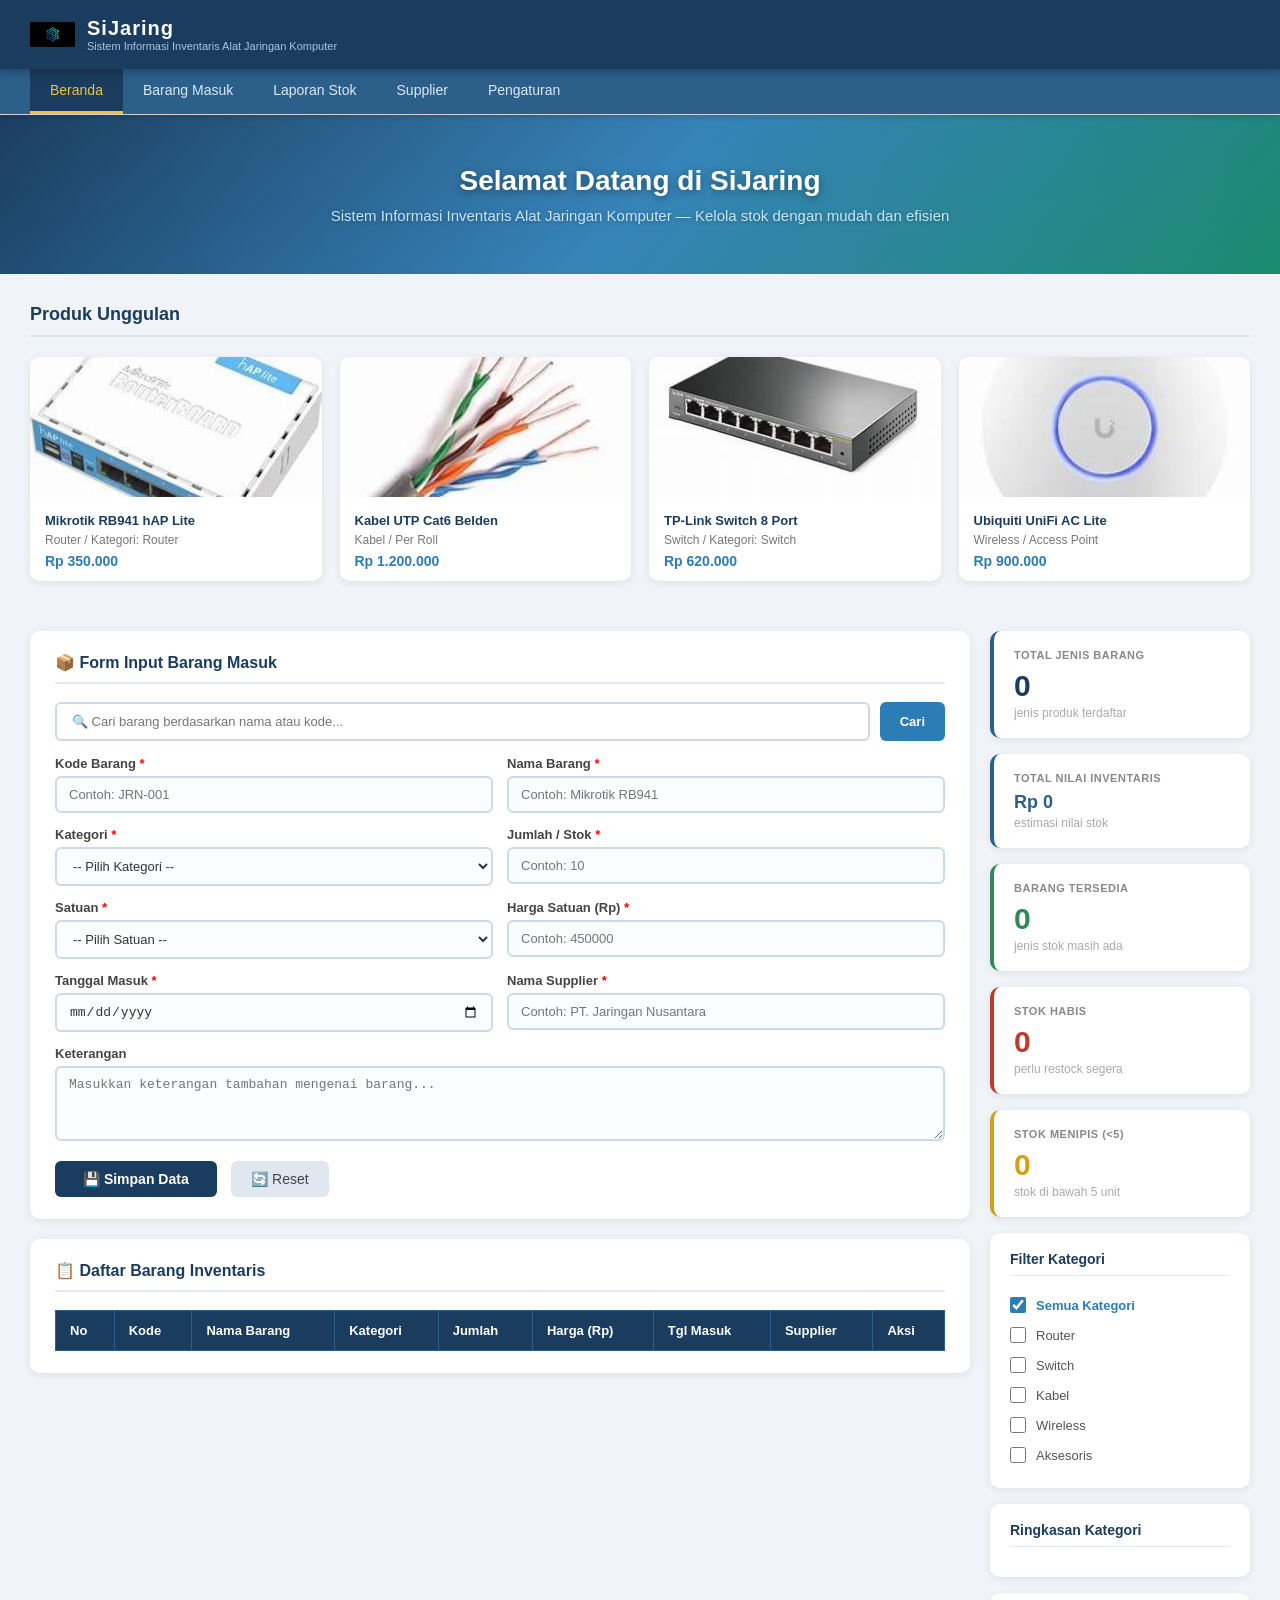
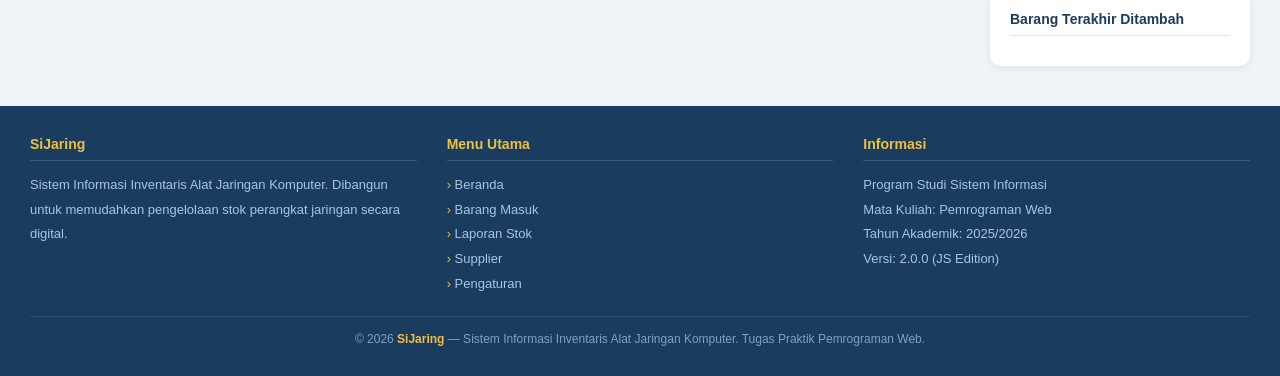
==== commit 426ed854: "Add files via upload" ====
--- a/index.html
+++ b/index.html
@@ -5,8 +5,226 @@
     <meta name="viewport" content="width=device-width, initial-scale=1.0">
     <title>SiJaring - Sistem Inventaris Alat Jaringan</title>
     <link rel="stylesheet" href="style.css">
+    <style>
+        /* ==============================
+           JAVASCRIPT ENHANCEMENT STYLES
+           ============================== */
+
+        /* Notifikasi Toast */
+        #toast-container {
+            position: fixed;
+            top: 90px;
+            right: 20px;
+            z-index: 9999;
+            display: flex;
+            flex-direction: column;
+            gap: 10px;
+        }
+
+        .toast {
+            padding: 12px 20px;
+            border-radius: 8px;
+            color: white;
+            font-size: 13px;
+            font-weight: 600;
+            box-shadow: 0 4px 15px rgba(0,0,0,0.2);
+            animation: slideIn 0.3s ease, fadeOut 0.4s ease 2.6s forwards;
+            display: flex;
+            align-items: center;
+            gap: 8px;
+        }
+
+        .toast.sukses { background-color: #2e8b57; }
+        .toast.error  { background-color: #c0392b; }
+        .toast.info   { background-color: #2c7db5; }
+
+        @keyframes slideIn {
+            from { opacity: 0; transform: translateX(60px); }
+            to   { opacity: 1; transform: translateX(0); }
+        }
+        @keyframes fadeOut {
+            from { opacity: 1; }
+            to   { opacity: 0; transform: translateX(60px); }
+        }
+
+        /* Error validasi */
+        .error-msg {
+            color: #c0392b;
+            font-size: 11px;
+            margin-top: 3px;
+            display: none;
+        }
+        .error-msg.tampil { display: block; }
+        .input-error {
+            border-color: #c0392b !important;
+            background-color: #fff5f5 !important;
+        }
+
+        /* Modal konfirmasi hapus */
+        #modal-overlay {
+            display: none;
+            position: fixed;
+            inset: 0;
+            background: rgba(0,0,0,0.55);
+            z-index: 8888;
+            align-items: center;
+            justify-content: center;
+        }
+        #modal-overlay.tampil { display: flex; }
+
+        .modal-box {
+            background: white;
+            border-radius: 14px;
+            padding: 32px 30px;
+            width: 360px;
+            box-shadow: 0 10px 40px rgba(0,0,0,0.25);
+            text-align: center;
+            animation: popIn 0.25s ease;
+        }
+        @keyframes popIn {
+            from { transform: scale(0.85); opacity: 0; }
+            to   { transform: scale(1);    opacity: 1; }
+        }
+        .modal-box .modal-ikon { font-size: 42px; margin-bottom: 12px; }
+        .modal-box h3 { font-size: 17px; color: #1a3c5e; margin-bottom: 8px; }
+        .modal-box p  { font-size: 13px; color: #666; margin-bottom: 22px; line-height: 1.6; }
+        .modal-aksi { display: flex; gap: 12px; justify-content: center; }
+        .modal-aksi button {
+            padding: 10px 24px;
+            border: none;
+            border-radius: 7px;
+            font-size: 13px;
+            font-weight: 600;
+            cursor: pointer;
+            transition: opacity 0.2s, transform 0.1s;
+        }
+        .modal-aksi button:hover { opacity: 0.85; transform: scale(1.03); }
+        #btn-konfirmasi-hapus { background: #c0392b; color: white; }
+        #btn-batal-hapus      { background: #e0e7ef; color: #444; }
+
+        /* Tombol Aksi di tabel */
+        .btn-edit {
+            padding: 5px 12px;
+            background: #2c7db5;
+            color: white;
+            border: none;
+            border-radius: 5px;
+            font-size: 12px;
+            font-weight: 600;
+            cursor: pointer;
+            margin-right: 5px;
+            transition: background 0.2s;
+        }
+        .btn-edit:hover { background: #1a3c5e; }
+
+        .btn-hapus {
+            padding: 5px 12px;
+            background: #c0392b;
+            color: white;
+            border: none;
+            border-radius: 5px;
+            font-size: 12px;
+            font-weight: 600;
+            cursor: pointer;
+            transition: background 0.2s;
+        }
+        .btn-hapus:hover { background: #96281b; }
+
+        /* Label mode edit */
+        #label-mode-edit {
+            display: none;
+            background: #fff4cc;
+            border: 1.5px solid #d4a017;
+            color: #7a5c00;
+            border-radius: 7px;
+            padding: 8px 15px;
+            font-size: 13px;
+            font-weight: 600;
+            margin-bottom: 14px;
+            align-items: center;
+            gap: 8px;
+        }
+        #label-mode-edit.tampil { display: flex; }
+
+        /* Filter aktif */
+        .filter-item input:checked + label { color: #2c7db5; font-weight: 700; }
+
+        /* Pencarian highlight */
+        mark {
+            background: #ffe07a;
+            color: #333;
+            border-radius: 2px;
+            padding: 0 2px;
+        }
+
+        /* Stok menipis baris merah */
+        .stok-tipis { background-color: #fff0f0 !important; }
+        .stok-tipis td { color: #a93226; }
+
+        /* Empty state tabel */
+        .empty-state {
+            text-align: center;
+            padding: 40px 20px;
+            color: #aaa;
+            font-size: 14px;
+        }
+        .empty-state .emoji { font-size: 36px; display: block; margin-bottom: 10px; }
+
+        /* Filter aktif di form-cari */
+        .filter-kategori-aktif {
+            display: inline-block;
+            padding: 3px 10px;
+            border-radius: 20px;
+            font-size: 11px;
+            font-weight: 600;
+            background: #2c7db5;
+            color: white;
+            margin-left: 8px;
+            cursor: pointer;
+        }
+        .filter-kategori-aktif:hover { background: #1a3c5e; }
+
+        /* Jumlah hasil filter */
+        #info-filter {
+            font-size: 12px;
+            color: #888;
+            margin-bottom: 10px;
+        }
+
+        /* Tombol Batal Edit */
+        #btn-batal-edit {
+            display: none;
+            margin-top: 5px;
+            margin-left: 10px;
+            padding: 10px 20px;
+            background-color: #c0392b;
+            color: white;
+            border: none;
+            border-radius: 6px;
+            font-size: 14px;
+            cursor: pointer;
+            transition: background-color 0.3s;
+        }
+        #btn-batal-edit:hover { background-color: #96281b; }
+    </style>
 </head>
 <body>
+
+<!-- Toast Container -->
+<div id="toast-container"></div>
+
+<!-- Modal Konfirmasi Hapus -->
+<div id="modal-overlay">
+    <div class="modal-box">
+        <div class="modal-ikon">🗑️</div>
+        <h3>Hapus Barang?</h3>
+        <p id="modal-pesan">Apakah kamu yakin ingin menghapus barang ini? Tindakan ini tidak dapat dibatalkan.</p>
+        <div class="modal-aksi">
+            <button id="btn-konfirmasi-hapus">Ya, Hapus</button>
+            <button id="btn-batal-hapus">Batal</button>
+        </div>
+    </div>
+</div>
 
 <header>
     <div class="logo-area">
@@ -74,50 +292,59 @@
 </section>
 
 <div class="container-utama">
-
     <div class="konten">
 
+        <!-- FORM TAMBAH / EDIT BARANG -->
         <div class="card">
-            <h2>Form Input Barang Masuk</h2>
-
+            <h2 id="judul-form">📦 Form Input Barang Masuk</h2>
+
+            <div id="label-mode-edit">
+                ✏️ <span>Mode Edit — Sedang mengedit: <strong id="nama-edit-aktif"></strong></span>
+            </div>
+
+            <!-- Pencarian Real-Time -->
             <div class="form-cari">
-                <input type="text" placeholder="Cari barang berdasarkan nama atau kode...">
-                <button type="button">Cari</button>
-            </div>
-
-            <form>
+                <input type="text" id="input-cari" placeholder="🔍 Cari barang berdasarkan nama atau kode..." oninput="handleCari()">
+                <button type="button" onclick="handleCari()">Cari</button>
+            </div>
+
+            <form id="form-barang" novalidate>
                 <div class="form-grid">
 
                     <div class="form-group">
-                        <label for="kode_barang">Kode Barang</label>
-                        <input type="text" id="kode_barang" name="kode_barang" placeholder="Contoh: JRN-001">
+                        <label for="kode_barang">Kode Barang <span style="color:red">*</span></label>
+                        <input type="text" id="kode_barang" placeholder="Contoh: JRN-001">
+                        <span class="error-msg" id="err-kode">Kode barang wajib diisi (contoh: JRN-001)</span>
                     </div>
 
                     <div class="form-group">
-                        <label for="nama_barang">Nama Barang</label>
-                        <input type="text" id="nama_barang" name="nama_barang" placeholder="Contoh: Mikrotik RB941">
+                        <label for="nama_barang">Nama Barang <span style="color:red">*</span></label>
+                        <input type="text" id="nama_barang" placeholder="Contoh: Mikrotik RB941">
+                        <span class="error-msg" id="err-nama">Nama barang wajib diisi</span>
                     </div>
 
                     <div class="form-group">
-                        <label for="kategori">Kategori</label>
-                        <select id="kategori" name="kategori">
+                        <label for="kategori">Kategori <span style="color:red">*</span></label>
+                        <select id="kategori">
                             <option value="">-- Pilih Kategori --</option>
-                            <option value="router">Router</option>
-                            <option value="switch">Switch</option>
-                            <option value="kabel">Kabel</option>
-                            <option value="aksesoris">Aksesoris</option>
-                            <option value="wireless">Wireless</option>
+                            <option value="Router">Router</option>
+                            <option value="Switch">Switch</option>
+                            <option value="Kabel">Kabel</option>
+                            <option value="Aksesoris">Aksesoris</option>
+                            <option value="Wireless">Wireless</option>
                         </select>
+                        <span class="error-msg" id="err-kategori">Kategori wajib dipilih</span>
                     </div>
 
                     <div class="form-group">
-                        <label for="jumlah">Jumlah</label>
-                        <input type="number" id="jumlah" name="jumlah" placeholder="Contoh: 10" min="1">
+                        <label for="jumlah">Jumlah / Stok <span style="color:red">*</span></label>
+                        <input type="number" id="jumlah" placeholder="Contoh: 10" min="0">
+                        <span class="error-msg" id="err-jumlah">Jumlah wajib diisi (angka ≥ 0)</span>
                     </div>
 
                     <div class="form-group">
-                        <label for="satuan">Satuan</label>
-                        <select id="satuan" name="satuan">
+                        <label for="satuan">Satuan <span style="color:red">*</span></label>
+                        <select id="satuan">
                             <option value="">-- Pilih Satuan --</option>
                             <option value="unit">Unit</option>
                             <option value="buah">Buah</option>
@@ -125,50 +352,54 @@
                             <option value="roll">Roll</option>
                             <option value="set">Set</option>
                         </select>
+                        <span class="error-msg" id="err-satuan">Satuan wajib dipilih</span>
                     </div>
 
                     <div class="form-group">
-                        <label for="harga">Harga Satuan (Rp)</label>
-                        <input type="number" id="harga" name="harga" placeholder="Contoh: 450000" min="0">
+                        <label for="harga">Harga Satuan (Rp) <span style="color:red">*</span></label>
+                        <input type="number" id="harga" placeholder="Contoh: 450000" min="0">
+                        <span class="error-msg" id="err-harga">Harga wajib diisi (angka ≥ 0)</span>
                     </div>
 
                     <div class="form-group">
-                        <label for="tanggal_masuk">Tanggal Masuk</label>
-                        <input type="date" id="tanggal_masuk" name="tanggal_masuk">
+                        <label for="tanggal_masuk">Tanggal Masuk <span style="color:red">*</span></label>
+                        <input type="date" id="tanggal_masuk">
+                        <span class="error-msg" id="err-tanggal">Tanggal masuk wajib diisi</span>
                     </div>
 
                     <div class="form-group">
-                        <label for="supplier">Nama Supplier</label>
-                        <input type="text" id="supplier" name="supplier" placeholder="Contoh: PT. Jaringan Nusantara">
-                    </div>
-
-                    <div class="form-group">
-                        <label for="foto_barang">Foto Barang</label>
-                        <input type="file" id="foto_barang" name="foto_barang" accept="image/*">
+                        <label for="supplier">Nama Supplier <span style="color:red">*</span></label>
+                        <input type="text" id="supplier" placeholder="Contoh: PT. Jaringan Nusantara">
+                        <span class="error-msg" id="err-supplier">Nama supplier wajib diisi</span>
                     </div>
 
                     <div class="form-group full-width">
                         <label for="keterangan">Keterangan</label>
-                        <textarea id="keterangan" name="keterangan" placeholder="Masukkan keterangan tambahan mengenai barang..."></textarea>
+                        <textarea id="keterangan" placeholder="Masukkan keterangan tambahan mengenai barang..."></textarea>
                     </div>
 
                 </div>
 
+                <!-- Input tersembunyi untuk ID edit -->
+                <input type="hidden" id="edit-id" value="">
+
                 <div style="margin-top: 15px;">
-                    <button type="submit" class="tombol-simpan">Simpan Data</button>
-                    <button type="reset" class="tombol-reset">Reset</button>
+                    <button type="submit" class="tombol-simpan" id="btn-simpan">💾 Simpan Data</button>
+                    <button type="button" class="tombol-reset" onclick="resetForm()">🔄 Reset</button>
+                    <button type="button" id="btn-batal-edit" onclick="batalEdit()">✕ Batal Edit</button>
                 </div>
             </form>
         </div>
 
+        <!-- TABEL DAFTAR BARANG -->
         <div class="card">
-            <h2>Daftar Barang yang Sudah Masuk</h2>
+            <h2>📋 Daftar Barang Inventaris</h2>
+            <p id="info-filter"></p>
             <div class="tabel-wrapper">
-                <table>
+                <table id="tabel-barang">
                     <thead>
                         <tr>
                             <th>No</th>
-                            <th>Foto</th>
                             <th>Kode</th>
                             <th>Nama Barang</th>
                             <th>Kategori</th>
@@ -176,64 +407,11 @@
                             <th>Harga (Rp)</th>
                             <th>Tgl Masuk</th>
                             <th>Supplier</th>
+                            <th>Aksi</th>
                         </tr>
                     </thead>
-                    <tbody>
-                        <tr>
-                            <td>1</td>
-                            <td><img src="mikrotik.png" alt="Mikrotik RB941" style="width:60px;height:50px;object-fit:contain;border-radius:4px;border:1px solid #ddd;padding:2px;background:#fff;"></td>
-                            <td>JRN-001</td>
-                            <td>Mikrotik RB941-2nD hAP Lite</td>
-                            <td><span class="badge-kategori">Router</span></td>
-                            <td>15 unit</td>
-                            <td>Rp 350.000</td>
-                            <td>05 Mar 2026</td>
-                            <td>PT. Mikrotik ID</td>
-                        </tr>
-                        <tr>
-                            <td>2</td>
-                            <td><img src="kabel-utp.jpg" alt="Kabel UTP Cat6" style="width:60px;height:50px;object-fit:cover;border-radius:4px;border:1px solid #ddd;padding:2px;background:#fff;"></td>
-                            <td>JRN-002</td>
-                            <td>Kabel UTP Cat6 Belden</td>
-                            <td><span class="badge-kategori">Kabel</span></td>
-                            <td>10 roll</td>
-                            <td>Rp 1.200.000</td>
-                            <td>06 Mar 2026</td>
-                            <td>CV. Belden Nusantara</td>
-                        </tr>
-                        <tr>
-                            <td>3</td>
-                            <td><img src="switch.png" alt="Switch 8 Port" style="width:60px;height:50px;object-fit:cover;border-radius:4px;border:1px solid #ddd;padding:2px;background:#fff;"></td>
-                            <td>JRN-003</td>
-                            <td>TP-Link TL-SG1008P Switch 8 Port</td>
-                            <td><span class="badge-kategori">Switch</span></td>
-                            <td>8 unit</td>
-                            <td>Rp 620.000</td>
-                            <td>07 Mar 2026</td>
-                            <td>PT. TP-Link Indonesia</td>
-                        </tr>
-                        <tr>
-                            <td>4</td>
-                            <td><img src="fiber-optik.png" alt="Fiber Optik" style="width:60px;height:50px;object-fit:cover;border-radius:4px;border:1px solid #ddd;padding:2px;background:#fff;"></td>
-                            <td>JRN-004</td>
-                            <td>Kabel Fiber Optik Single Mode 9/125</td>
-                            <td><span class="badge-kategori">Kabel</span></td>
-                            <td>5 roll</td>
-                            <td>Rp 2.500.000</td>
-                            <td>08 Mar 2026</td>
-                            <td>CV. FiberNet Jaya</td>
-                        </tr>
-                        <tr>
-                            <td>5</td>
-                            <td><img src="access-point.png" alt="Access Point" style="width:60px;height:50px;object-fit:cover;border-radius:4px;border:1px solid #ddd;padding:2px;background:#fff;"></td>
-                            <td>JRN-005</td>
-                            <td>Ubiquiti UniFi UAP-AC-Lite Access Point</td>
-                            <td><span class="badge-kategori">Wireless</span></td>
-                            <td>12 unit</td>
-                            <td>Rp 900.000</td>
-                            <td>09 Mar 2026</td>
-                            <td>PT. Ubiquiti Resmi</td>
-                        </tr>
+                    <tbody id="tbody-barang">
+                        <!-- Dirender oleh JavaScript -->
                     </tbody>
                 </table>
             </div>
@@ -241,78 +419,86 @@
 
     </div>
 
+    <!-- SIDEBAR -->
     <aside class="sidebar">
 
+        <!-- Statistik (diupdate otomatis) -->
         <div class="stat-box">
             <h3>Total Jenis Barang</h3>
-            <div class="angka">24</div>
+            <div class="angka" id="stat-total">0</div>
             <div class="keterangan">jenis produk terdaftar</div>
+        </div>
+
+        <div class="stat-box" style="border-left-color:#2c5f8a;">
+            <h3>Total Nilai Inventaris</h3>
+            <div class="angka" id="stat-nilai" style="font-size:18px;color:#2c5f8a;">Rp 0</div>
+            <div class="keterangan">estimasi nilai stok</div>
         </div>
 
         <div class="stat-box hijau">
             <h3>Barang Tersedia</h3>
-            <div class="angka">18</div>
+            <div class="angka" id="stat-tersedia">0</div>
             <div class="keterangan">jenis stok masih ada</div>
         </div>
 
         <div class="stat-box merah">
             <h3>Stok Habis</h3>
-            <div class="angka">3</div>
+            <div class="angka" id="stat-habis">0</div>
             <div class="keterangan">perlu restock segera</div>
         </div>
 
         <div class="stat-box kuning">
-            <h3>Stok Menipis</h3>
-            <div class="angka">5</div>
-            <div class="keterangan">stok dibawah 5 unit</div>
-        </div>
-
+            <h3>Stok Menipis (&lt;5)</h3>
+            <div class="angka" id="stat-menipis">0</div>
+            <div class="keterangan">stok di bawah 5 unit</div>
+        </div>
+
+        <!-- Filter Kategori -->
         <div class="sidebar-filter">
             <h3>Filter Kategori</h3>
             <div class="filter-item">
-                <input type="checkbox" id="f-router" name="filter" value="router">
+                <input type="checkbox" id="f-semua" name="filter" value="semua" checked onchange="handleFilter(this)">
+                <label for="f-semua">Semua Kategori</label>
+            </div>
+            <div class="filter-item">
+                <input type="checkbox" id="f-router" name="filter" value="Router" onchange="handleFilter(this)">
                 <label for="f-router">Router</label>
             </div>
             <div class="filter-item">
-                <input type="checkbox" id="f-switch" name="filter" value="switch">
+                <input type="checkbox" id="f-switch" name="filter" value="Switch" onchange="handleFilter(this)">
                 <label for="f-switch">Switch</label>
             </div>
             <div class="filter-item">
-                <input type="checkbox" id="f-kabel" name="filter" value="kabel">
+                <input type="checkbox" id="f-kabel" name="filter" value="Kabel" onchange="handleFilter(this)">
                 <label for="f-kabel">Kabel</label>
             </div>
             <div class="filter-item">
-                <input type="checkbox" id="f-wireless" name="filter" value="wireless">
+                <input type="checkbox" id="f-wireless" name="filter" value="Wireless" onchange="handleFilter(this)">
                 <label for="f-wireless">Wireless</label>
             </div>
             <div class="filter-item">
-                <input type="checkbox" id="f-aksesoris" name="filter" value="aksesoris">
+                <input type="checkbox" id="f-aksesoris" name="filter" value="Aksesoris" onchange="handleFilter(this)">
                 <label for="f-aksesoris">Aksesoris</label>
             </div>
         </div>
 
+        <!-- Ringkasan Kategori (diupdate otomatis) -->
         <div class="sidebar-info">
             <h3>Ringkasan Kategori</h3>
-            <ul>
-                <li>Router <span>7 jenis</span></li>
-                <li>Switch <span>5 jenis</span></li>
-                <li>Kabel <span>4 jenis</span></li>
-                <li>Wireless <span>5 jenis</span></li>
-                <li>Aksesoris <span>3 jenis</span></li>
+            <ul id="ringkasan-kategori">
+                <!-- Dirender JS -->
             </ul>
         </div>
 
+        <!-- Barang Masuk Terakhir -->
         <div class="sidebar-info">
-            <h3>Barang Masuk Terakhir</h3>
-            <ul>
-                <li>Mikrotik RB941 <span>15 unit</span></li>
-                <li>Kabel UTP Cat6 <span>10 roll</span></li>
-                <li>AP UniFi AC <span>12 unit</span></li>
+            <h3>Barang Terakhir Ditambah</h3>
+            <ul id="barang-terakhir">
+                <!-- Dirender JS -->
             </ul>
         </div>
 
     </aside>
-
 </div>
 
 <footer>
@@ -336,7 +522,7 @@
             <p>Program Studi Sistem Informasi</p>
             <p>Mata Kuliah: Pemrograman Web</p>
             <p>Tahun Akademik: 2025/2026</p>
-            <p>Versi: 1.0.0</p>
+            <p>Versi: 2.0.0 (JS Edition)</p>
         </div>
     </div>
     <div class="footer-bawah">
@@ -344,5 +530,553 @@
     </div>
 </footer>
 
+<!-- ===================================================
+     JAVASCRIPT — SEMUA FITUR DINAMIS
+     =================================================== -->
+<script>
+    // =============================================
+    // STATE & DATA AWAL (Array of Objects)
+    // =============================================
+
+    const DATA_AWAL = [
+        {
+            id: 1,
+            kode: 'JRN-001',
+            nama: 'Mikrotik RB941-2nD hAP Lite',
+            kategori: 'Router',
+            jumlah: 15,
+            satuan: 'unit',
+            harga: 350000,
+            tanggal: '2026-03-05',
+            supplier: 'PT. Mikrotik ID',
+            keterangan: 'Router entry-level untuk SOHO'
+        },
+        {
+            id: 2,
+            kode: 'JRN-002',
+            nama: 'Kabel UTP Cat6 Belden',
+            kategori: 'Kabel',
+            jumlah: 10,
+            satuan: 'roll',
+            harga: 1200000,
+            tanggal: '2026-03-06',
+            supplier: 'CV. Belden Nusantara',
+            keterangan: 'Panjang 305m per roll'
+        },
+        {
+            id: 3,
+            kode: 'JRN-003',
+            nama: 'TP-Link TL-SG1008P Switch 8 Port',
+            kategori: 'Switch',
+            jumlah: 8,
+            satuan: 'unit',
+            harga: 620000,
+            tanggal: '2026-03-07',
+            supplier: 'PT. TP-Link Indonesia',
+            keterangan: 'Switch 8 port PoE'
+        },
+        {
+            id: 4,
+            kode: 'JRN-004',
+            nama: 'Kabel Fiber Optik Single Mode 9/125',
+            kategori: 'Kabel',
+            jumlah: 3,
+            satuan: 'roll',
+            harga: 2500000,
+            tanggal: '2026-03-08',
+            supplier: 'CV. FiberNet Jaya',
+            keterangan: 'Single mode, outdoor armored'
+        },
+        {
+            id: 5,
+            kode: 'JRN-005',
+            nama: 'Ubiquiti UniFi UAP-AC-Lite Access Point',
+            kategori: 'Wireless',
+            jumlah: 12,
+            satuan: 'unit',
+            harga: 900000,
+            tanggal: '2026-03-09',
+            supplier: 'PT. Ubiquiti Resmi',
+            keterangan: 'Dual-band 802.11ac'
+        },
+        {
+            id: 6,
+            kode: 'JRN-006',
+            nama: 'Patch Panel Cat6 24 Port',
+            kategori: 'Aksesoris',
+            jumlah: 2,
+            satuan: 'unit',
+            harga: 450000,
+            tanggal: '2026-03-10',
+            supplier: 'CV. Jaringan Sukses',
+            keterangan: 'Untuk rack server 19 inch'
+        }
+    ];
+
+    // =============================================
+    // LOAD & SAVE localStorage
+    // =============================================
+
+    const STORAGE_KEY = 'sijaring_inventaris';
+
+    const muatData = () => {
+        const simpan = localStorage.getItem(STORAGE_KEY);
+        return simpan ? JSON.parse(simpan) : DATA_AWAL;
+    };
+
+    const simpanData = (data) => {
+        localStorage.setItem(STORAGE_KEY, JSON.stringify(data));
+    };
+
+    // =============================================
+    // STATE APLIKASI
+    // =============================================
+
+    let daftarBarang = muatData();
+    let idCounter = daftarBarang.length > 0
+        ? Math.max(...daftarBarang.map(b => b.id)) + 1
+        : 1;
+    let filterKategori = 'semua';   // filter aktif
+    let queryPencarian = '';        // teks pencarian
+    let idHapusSementara = null;    // id yg akan dihapus
+
+    // =============================================
+    // RENDER TABEL (Array.filter + Array.map + innerHTML)
+    // =============================================
+
+    const renderTabel = () => {
+        const tbody = document.getElementById('tbody-barang');
+        const infoFilter = document.getElementById('info-filter');
+
+        // Filter berdasarkan kategori
+        let hasil = filterKategori === 'semua'
+            ? [...daftarBarang]
+            : daftarBarang.filter(b => b.kategori === filterKategori);
+
+        // Filter berdasarkan pencarian
+        const q = queryPencarian.trim().toLowerCase();
+        if (q) {
+            hasil = hasil.filter(b =>
+                b.nama.toLowerCase().includes(q) ||
+                b.kode.toLowerCase().includes(q)
+            );
+        }
+
+        // Info jumlah hasil
+        infoFilter.textContent = hasil.length > 0
+            ? `Menampilkan ${hasil.length} dari ${daftarBarang.length} barang`
+            : '';
+
+        if (hasil.length === 0) {
+            tbody.innerHTML = `
+                <tr>
+                    <td colspan="9" class="empty-state">
+                        <span class="emoji">📭</span>
+                        Tidak ada barang ditemukan.<br>
+                        ${q ? `Tidak ada hasil untuk "<strong>${q}</strong>"` : 'Silakan tambah barang baru.'}
+                    </td>
+                </tr>`;
+            return;
+        }
+
+        // Highlight teks pencarian
+        const highlight = (teks) => {
+            if (!q) return teks;
+            const regex = new RegExp(`(${q.replace(/[.*+?^${}()|[\]\\]/g, '\\$&')})`, 'gi');
+            return teks.replace(regex, '<mark>$1</mark>');
+        };
+
+        // Format tanggal
+        const formatTanggal = (str) => {
+            const d = new Date(str);
+            return d.toLocaleDateString('id-ID', { day: '2-digit', month: 'short', year: 'numeric' });
+        };
+
+        // Format Rupiah
+        const formatRupiah = (angka) =>
+            'Rp ' + Number(angka).toLocaleString('id-ID');
+
+        tbody.innerHTML = hasil.map((b, idx) => {
+            const stokTipis = b.jumlah < 5;
+            const kelasRow = stokTipis ? 'stok-tipis' : '';
+            const indikatorStok = stokTipis
+                ? ` <span title="Stok menipis!" style="color:#c0392b">⚠️</span>`
+                : '';
+
+            return `
+            <tr class="${kelasRow}" data-id="${b.id}">
+                <td>${idx + 1}</td>
+                <td><code>${highlight(b.kode)}</code></td>
+                <td>${highlight(b.nama)}${indikatorStok}</td>
+                <td><span class="badge-kategori">${b.kategori}</span></td>
+                <td>${b.jumlah} ${b.satuan}</td>
+                <td>${formatRupiah(b.harga)}</td>
+                <td>${formatTanggal(b.tanggal)}</td>
+                <td>${b.supplier}</td>
+                <td>
+                    <button class="btn-edit" data-id="${b.id}">✏️ Edit</button>
+                    <button class="btn-hapus" data-id="${b.id}">🗑️ Hapus</button>
+                </td>
+            </tr>`;
+        }).join('');
+    };
+
+    // =============================================
+    // UPDATE STATISTIK (Array.reduce + filter)
+    // =============================================
+
+    const updateStatistik = () => {
+        const total     = daftarBarang.length;
+        const tersedia  = daftarBarang.filter(b => b.jumlah > 0).length;
+        const habis     = daftarBarang.filter(b => b.jumlah === 0).length;
+        const menipis   = daftarBarang.filter(b => b.jumlah > 0 && b.jumlah < 5).length;
+        const nilaiTotal = daftarBarang.reduce((acc, b) => acc + (b.harga * b.jumlah), 0);
+
+        document.getElementById('stat-total').textContent    = total;
+        document.getElementById('stat-tersedia').textContent = tersedia;
+        document.getElementById('stat-habis').textContent    = habis;
+        document.getElementById('stat-menipis').textContent  = menipis;
+        document.getElementById('stat-nilai').textContent    = 'Rp ' + nilaiTotal.toLocaleString('id-ID');
+
+        // Ringkasan per kategori
+        const kategoriList = ['Router', 'Switch', 'Kabel', 'Wireless', 'Aksesoris'];
+        const ringkasan = document.getElementById('ringkasan-kategori');
+        ringkasan.innerHTML = kategoriList.map(kat => {
+            const jml = daftarBarang.filter(b => b.kategori === kat).length;
+            return `<li>${kat} <span>${jml} jenis</span></li>`;
+        }).join('');
+
+        // 3 barang terakhir
+        const terakhir = [...daftarBarang].slice(-3).reverse();
+        document.getElementById('barang-terakhir').innerHTML =
+            terakhir.length > 0
+            ? terakhir.map(b => `<li>${b.nama.substring(0,20)}... <span>${b.jumlah} ${b.satuan}</span></li>`).join('')
+            : '<li>Belum ada data</li>';
+    };
+
+    // =============================================
+    // RENDER SEMUA
+    // =============================================
+
+    const renderSemua = () => {
+        renderTabel();
+        updateStatistik();
+    };
+
+    // =============================================
+    // VALIDASI FORM (Custom Validation)
+    // =============================================
+
+    const tampilError = (id, tampil) => {
+        const el = document.getElementById(id);
+        if (tampil) {
+            el.classList.add('tampil');
+        } else {
+            el.classList.remove('tampil');
+        }
+    };
+
+    const setInputError = (id, ada) => {
+        const el = document.getElementById(id);
+        if (ada) {
+            el.classList.add('input-error');
+        } else {
+            el.classList.remove('input-error');
+        }
+    };
+
+    const validasiForm = () => {
+        let valid = true;
+
+        const kode     = document.getElementById('kode_barang').value.trim();
+        const nama     = document.getElementById('nama_barang').value.trim();
+        const kategori = document.getElementById('kategori').value;
+        const jumlah   = document.getElementById('jumlah').value;
+        const satuan   = document.getElementById('satuan').value;
+        const harga    = document.getElementById('harga').value;
+        const tanggal  = document.getElementById('tanggal_masuk').value;
+        const supplier = document.getElementById('supplier').value.trim();
+        const editId   = document.getElementById('edit-id').value;
+
+        // Validasi Kode
+        const kodeKosong = kode === '';
+        // Cek duplikat kode (kecuali saat edit barang yg sama)
+        const kodeDuplikat = !kodeKosong && daftarBarang.some(b =>
+            b.kode.toLowerCase() === kode.toLowerCase() && String(b.id) !== editId
+        );
+        tampilError('err-kode', kodeKosong || kodeDuplikat);
+        if (kodeDuplikat) document.getElementById('err-kode').textContent = 'Kode barang sudah digunakan!';
+        else document.getElementById('err-kode').textContent = 'Kode barang wajib diisi (contoh: JRN-001)';
+        setInputError('kode_barang', kodeKosong || kodeDuplikat);
+        if (kodeKosong || kodeDuplikat) valid = false;
+
+        // Validasi Nama
+        const namaKosong = nama === '';
+        tampilError('err-nama', namaKosong);
+        setInputError('nama_barang', namaKosong);
+        if (namaKosong) valid = false;
+
+        // Validasi Kategori
+        const katKosong = kategori === '';
+        tampilError('err-kategori', katKosong);
+        setInputError('kategori', katKosong);
+        if (katKosong) valid = false;
+
+        // Validasi Jumlah
+        const jumlahInvalid = jumlah === '' || isNaN(jumlah) || Number(jumlah) < 0;
+        tampilError('err-jumlah', jumlahInvalid);
+        setInputError('jumlah', jumlahInvalid);
+        if (jumlahInvalid) valid = false;
+
+        // Validasi Satuan
+        const satuanKosong = satuan === '';
+        tampilError('err-satuan', satuanKosong);
+        setInputError('satuan', satuanKosong);
+        if (satuanKosong) valid = false;
+
+        // Validasi Harga
+        const hargaInvalid = harga === '' || isNaN(harga) || Number(harga) < 0;
+        tampilError('err-harga', hargaInvalid);
+        setInputError('harga', hargaInvalid);
+        if (hargaInvalid) valid = false;
+
+        // Validasi Tanggal
+        const tglKosong = tanggal === '';
+        tampilError('err-tanggal', tglKosong);
+        setInputError('tanggal_masuk', tglKosong);
+        if (tglKosong) valid = false;
+
+        // Validasi Supplier
+        const supKosong = supplier === '';
+        tampilError('err-supplier', supKosong);
+        setInputError('supplier', supKosong);
+        if (supKosong) valid = false;
+
+        return valid;
+    };
+
+    // =============================================
+    // SUBMIT FORM — TAMBAH / UPDATE BARANG
+    // =============================================
+
+    document.getElementById('form-barang').addEventListener('submit', (e) => {
+        e.preventDefault();
+
+        if (!validasiForm()) {
+            tampilToast('⚠️ Periksa kembali form. Ada field yang belum diisi.', 'error');
+            return;
+        }
+
+        const editId = document.getElementById('edit-id').value;
+
+        const barang = {
+            kode: document.getElementById('kode_barang').value.trim().toUpperCase(),
+            nama: document.getElementById('nama_barang').value.trim(),
+            kategori: document.getElementById('kategori').value,
+            jumlah: parseInt(document.getElementById('jumlah').value),
+            satuan: document.getElementById('satuan').value,
+            harga: parseInt(document.getElementById('harga').value),
+            tanggal: document.getElementById('tanggal_masuk').value,
+            supplier: document.getElementById('supplier').value.trim(),
+            keterangan: document.getElementById('keterangan').value.trim()
+        };
+
+        if (editId) {
+            // MODE EDIT — update array
+            const idx = daftarBarang.findIndex(b => String(b.id) === editId);
+            if (idx !== -1) {
+                daftarBarang[idx] = { ...daftarBarang[idx], ...barang };
+                tampilToast(`✅ Barang "${barang.nama}" berhasil diperbarui!`, 'sukses');
+            }
+        } else {
+            // MODE TAMBAH — push ke array
+            barang.id = idCounter++;
+            daftarBarang.push(barang);
+            tampilToast(`✅ Barang "${barang.nama}" berhasil ditambahkan!`, 'sukses');
+        }
+
+        simpanData(daftarBarang);
+        resetForm();
+        renderSemua();
+
+        // Scroll ke tabel
+        document.getElementById('tabel-barang').scrollIntoView({ behavior: 'smooth', block: 'start' });
+    });
+
+    // =============================================
+    // RESET FORM
+    // =============================================
+
+    const resetForm = () => {
+        document.getElementById('form-barang').reset();
+        document.getElementById('edit-id').value = '';
+        document.getElementById('judul-form').textContent = '📦 Form Input Barang Masuk';
+        document.getElementById('label-mode-edit').classList.remove('tampil');
+        document.getElementById('btn-simpan').textContent = '💾 Simpan Data';
+        document.getElementById('btn-batal-edit').style.display = 'none';
+
+        // Hapus semua error
+        document.querySelectorAll('.error-msg').forEach(el => el.classList.remove('tampil'));
+        document.querySelectorAll('.input-error').forEach(el => el.classList.remove('input-error'));
+    };
+
+    // =============================================
+    // EVENT DELEGATION — Klik Edit & Hapus di Tabel
+    // =============================================
+
+    document.getElementById('tbody-barang').addEventListener('click', (e) => {
+        const target = e.target;
+
+        // Tombol Edit
+        if (target.classList.contains('btn-edit')) {
+            const id = target.dataset.id;
+            isiFormEdit(id);
+        }
+
+        // Tombol Hapus
+        if (target.classList.contains('btn-hapus')) {
+            const id = target.dataset.id;
+            bukaModalHapus(id);
+        }
+    });
+
+    // =============================================
+    // ISI FORM EDIT
+    // =============================================
+
+    const isiFormEdit = (id) => {
+        const barang = daftarBarang.find(b => String(b.id) === id);
+        if (!barang) return;
+
+        document.getElementById('edit-id').value      = barang.id;
+        document.getElementById('kode_barang').value  = barang.kode;
+        document.getElementById('nama_barang').value  = barang.nama;
+        document.getElementById('kategori').value     = barang.kategori;
+        document.getElementById('jumlah').value       = barang.jumlah;
+        document.getElementById('satuan').value       = barang.satuan;
+        document.getElementById('harga').value        = barang.harga;
+        document.getElementById('tanggal_masuk').value = barang.tanggal;
+        document.getElementById('supplier').value     = barang.supplier;
+        document.getElementById('keterangan').value   = barang.keterangan;
+
+        document.getElementById('judul-form').textContent = '✏️ Edit Data Barang';
+        document.getElementById('btn-simpan').textContent = '💾 Update Data';
+        document.getElementById('nama-edit-aktif').textContent = barang.nama;
+        document.getElementById('label-mode-edit').classList.add('tampil');
+        document.getElementById('btn-batal-edit').style.display = 'inline-block';
+
+        // Scroll ke form
+        document.getElementById('form-barang').scrollIntoView({ behavior: 'smooth', block: 'start' });
+        tampilToast(`✏️ Mode edit: ${barang.nama}`, 'info');
+    };
+
+    const batalEdit = () => {
+        resetForm();
+        tampilToast('Edit dibatalkan.', 'info');
+    };
+
+    // =============================================
+    // MODAL KONFIRMASI HAPUS
+    // =============================================
+
+    const bukaModalHapus = (id) => {
+        const barang = daftarBarang.find(b => String(b.id) === id);
+        if (!barang) return;
+
+        idHapusSementara = id;
+        document.getElementById('modal-pesan').textContent =
+            `Yakin ingin menghapus "${barang.nama}" (${barang.kode})? Tindakan ini tidak dapat dibatalkan.`;
+        document.getElementById('modal-overlay').classList.add('tampil');
+    };
+
+    document.getElementById('btn-konfirmasi-hapus').addEventListener('click', () => {
+        if (!idHapusSementara) return;
+
+        const nama = daftarBarang.find(b => String(b.id) === idHapusSementara)?.nama;
+
+        // Hapus dari array menggunakan filter
+        daftarBarang = daftarBarang.filter(b => String(b.id) !== idHapusSementara);
+        simpanData(daftarBarang);
+        renderSemua();
+
+        tutupModal();
+        tampilToast(`🗑️ Barang "${nama}" berhasil dihapus.`, 'info');
+        idHapusSementara = null;
+    });
+
+    document.getElementById('btn-batal-hapus').addEventListener('click', tutupModal);
+    document.getElementById('modal-overlay').addEventListener('click', (e) => {
+        if (e.target === document.getElementById('modal-overlay')) tutupModal();
+    });
+
+    const tutupModal = () => {
+        document.getElementById('modal-overlay').classList.remove('tampil');
+    };
+
+    // =============================================
+    // PENCARIAN REAL-TIME
+    // =============================================
+
+    const handleCari = () => {
+        queryPencarian = document.getElementById('input-cari').value;
+        renderTabel();
+    };
+
+    // Pencarian dengan Enter
+    document.getElementById('input-cari').addEventListener('keydown', (e) => {
+        if (e.key === 'Enter') handleCari();
+    });
+
+    // =============================================
+    // FILTER KATEGORI (Checkbox)
+    // =============================================
+
+    const handleFilter = (checkbox) => {
+        if (checkbox.value === 'semua') {
+            // Centang semua -> reset ke semua
+            document.querySelectorAll('input[name="filter"]').forEach(cb => {
+                cb.checked = cb.value === 'semua';
+            });
+            filterKategori = 'semua';
+        } else {
+            // Uncheck "semua" jika pilih spesifik
+            document.getElementById('f-semua').checked = false;
+            filterKategori = checkbox.checked ? checkbox.value : 'semua';
+
+            // Jika tidak ada yang tercentang, kembalikan ke semua
+            const adaChecked = [...document.querySelectorAll('input[name="filter"]:not(#f-semua)')]
+                .some(cb => cb.checked);
+            if (!adaChecked) {
+                document.getElementById('f-semua').checked = true;
+                filterKategori = 'semua';
+            }
+        }
+        renderTabel();
+    };
+
+    // =============================================
+    // TOAST NOTIFIKASI
+    // =============================================
+
+    const tampilToast = (pesan, tipe = 'sukses') => {
+        const container = document.getElementById('toast-container');
+        const toast = document.createElement('div');
+        toast.className = `toast ${tipe}`;
+        toast.textContent = pesan;
+        container.appendChild(toast);
+
+        // Hapus otomatis setelah 3 detik
+        setTimeout(() => {
+            toast.remove();
+        }, 3000);
+    };
+
+    // =============================================
+    // INISIALISASI PERTAMA KALI
+    // =============================================
+
+    renderSemua();
+</script>
+
 </body>
 </html>
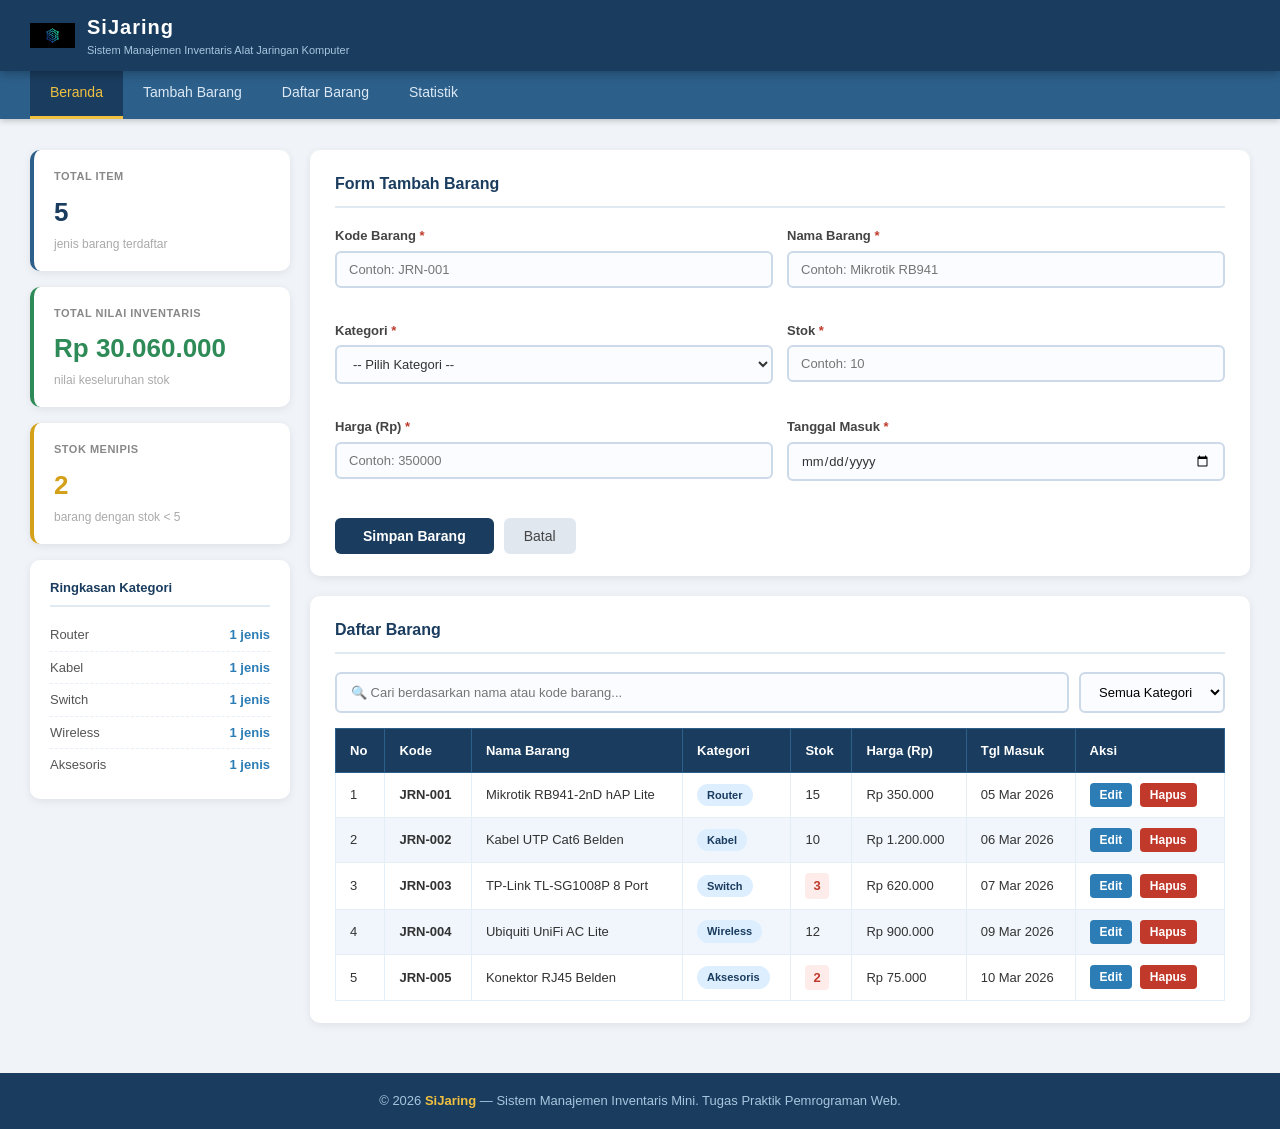
==== commit 3039f2c7: "Add files via upload" ====
--- a/index.html
+++ b/index.html
@@ -3,235 +3,18 @@
 <head>
     <meta charset="UTF-8">
     <meta name="viewport" content="width=device-width, initial-scale=1.0">
-    <title>SiJaring - Sistem Inventaris Alat Jaringan</title>
+    <title>SiJaring - Sistem Manajemen Inventaris Mini</title>
     <link rel="stylesheet" href="style.css">
-    <style>
-        /* ==============================
-           JAVASCRIPT ENHANCEMENT STYLES
-           ============================== */
-
-        /* Notifikasi Toast */
-        #toast-container {
-            position: fixed;
-            top: 90px;
-            right: 20px;
-            z-index: 9999;
-            display: flex;
-            flex-direction: column;
-            gap: 10px;
-        }
-
-        .toast {
-            padding: 12px 20px;
-            border-radius: 8px;
-            color: white;
-            font-size: 13px;
-            font-weight: 600;
-            box-shadow: 0 4px 15px rgba(0,0,0,0.2);
-            animation: slideIn 0.3s ease, fadeOut 0.4s ease 2.6s forwards;
-            display: flex;
-            align-items: center;
-            gap: 8px;
-        }
-
-        .toast.sukses { background-color: #2e8b57; }
-        .toast.error  { background-color: #c0392b; }
-        .toast.info   { background-color: #2c7db5; }
-
-        @keyframes slideIn {
-            from { opacity: 0; transform: translateX(60px); }
-            to   { opacity: 1; transform: translateX(0); }
-        }
-        @keyframes fadeOut {
-            from { opacity: 1; }
-            to   { opacity: 0; transform: translateX(60px); }
-        }
-
-        /* Error validasi */
-        .error-msg {
-            color: #c0392b;
-            font-size: 11px;
-            margin-top: 3px;
-            display: none;
-        }
-        .error-msg.tampil { display: block; }
-        .input-error {
-            border-color: #c0392b !important;
-            background-color: #fff5f5 !important;
-        }
-
-        /* Modal konfirmasi hapus */
-        #modal-overlay {
-            display: none;
-            position: fixed;
-            inset: 0;
-            background: rgba(0,0,0,0.55);
-            z-index: 8888;
-            align-items: center;
-            justify-content: center;
-        }
-        #modal-overlay.tampil { display: flex; }
-
-        .modal-box {
-            background: white;
-            border-radius: 14px;
-            padding: 32px 30px;
-            width: 360px;
-            box-shadow: 0 10px 40px rgba(0,0,0,0.25);
-            text-align: center;
-            animation: popIn 0.25s ease;
-        }
-        @keyframes popIn {
-            from { transform: scale(0.85); opacity: 0; }
-            to   { transform: scale(1);    opacity: 1; }
-        }
-        .modal-box .modal-ikon { font-size: 42px; margin-bottom: 12px; }
-        .modal-box h3 { font-size: 17px; color: #1a3c5e; margin-bottom: 8px; }
-        .modal-box p  { font-size: 13px; color: #666; margin-bottom: 22px; line-height: 1.6; }
-        .modal-aksi { display: flex; gap: 12px; justify-content: center; }
-        .modal-aksi button {
-            padding: 10px 24px;
-            border: none;
-            border-radius: 7px;
-            font-size: 13px;
-            font-weight: 600;
-            cursor: pointer;
-            transition: opacity 0.2s, transform 0.1s;
-        }
-        .modal-aksi button:hover { opacity: 0.85; transform: scale(1.03); }
-        #btn-konfirmasi-hapus { background: #c0392b; color: white; }
-        #btn-batal-hapus      { background: #e0e7ef; color: #444; }
-
-        /* Tombol Aksi di tabel */
-        .btn-edit {
-            padding: 5px 12px;
-            background: #2c7db5;
-            color: white;
-            border: none;
-            border-radius: 5px;
-            font-size: 12px;
-            font-weight: 600;
-            cursor: pointer;
-            margin-right: 5px;
-            transition: background 0.2s;
-        }
-        .btn-edit:hover { background: #1a3c5e; }
-
-        .btn-hapus {
-            padding: 5px 12px;
-            background: #c0392b;
-            color: white;
-            border: none;
-            border-radius: 5px;
-            font-size: 12px;
-            font-weight: 600;
-            cursor: pointer;
-            transition: background 0.2s;
-        }
-        .btn-hapus:hover { background: #96281b; }
-
-        /* Label mode edit */
-        #label-mode-edit {
-            display: none;
-            background: #fff4cc;
-            border: 1.5px solid #d4a017;
-            color: #7a5c00;
-            border-radius: 7px;
-            padding: 8px 15px;
-            font-size: 13px;
-            font-weight: 600;
-            margin-bottom: 14px;
-            align-items: center;
-            gap: 8px;
-        }
-        #label-mode-edit.tampil { display: flex; }
-
-        /* Filter aktif */
-        .filter-item input:checked + label { color: #2c7db5; font-weight: 700; }
-
-        /* Pencarian highlight */
-        mark {
-            background: #ffe07a;
-            color: #333;
-            border-radius: 2px;
-            padding: 0 2px;
-        }
-
-        /* Stok menipis baris merah */
-        .stok-tipis { background-color: #fff0f0 !important; }
-        .stok-tipis td { color: #a93226; }
-
-        /* Empty state tabel */
-        .empty-state {
-            text-align: center;
-            padding: 40px 20px;
-            color: #aaa;
-            font-size: 14px;
-        }
-        .empty-state .emoji { font-size: 36px; display: block; margin-bottom: 10px; }
-
-        /* Filter aktif di form-cari */
-        .filter-kategori-aktif {
-            display: inline-block;
-            padding: 3px 10px;
-            border-radius: 20px;
-            font-size: 11px;
-            font-weight: 600;
-            background: #2c7db5;
-            color: white;
-            margin-left: 8px;
-            cursor: pointer;
-        }
-        .filter-kategori-aktif:hover { background: #1a3c5e; }
-
-        /* Jumlah hasil filter */
-        #info-filter {
-            font-size: 12px;
-            color: #888;
-            margin-bottom: 10px;
-        }
-
-        /* Tombol Batal Edit */
-        #btn-batal-edit {
-            display: none;
-            margin-top: 5px;
-            margin-left: 10px;
-            padding: 10px 20px;
-            background-color: #c0392b;
-            color: white;
-            border: none;
-            border-radius: 6px;
-            font-size: 14px;
-            cursor: pointer;
-            transition: background-color 0.3s;
-        }
-        #btn-batal-edit:hover { background-color: #96281b; }
-    </style>
+    <script src="script.js" defer></script>
 </head>
 <body>
-
-<!-- Toast Container -->
-<div id="toast-container"></div>
-
-<!-- Modal Konfirmasi Hapus -->
-<div id="modal-overlay">
-    <div class="modal-box">
-        <div class="modal-ikon">🗑️</div>
-        <h3>Hapus Barang?</h3>
-        <p id="modal-pesan">Apakah kamu yakin ingin menghapus barang ini? Tindakan ini tidak dapat dibatalkan.</p>
-        <div class="modal-aksi">
-            <button id="btn-konfirmasi-hapus">Ya, Hapus</button>
-            <button id="btn-batal-hapus">Batal</button>
-        </div>
-    </div>
-</div>
 
 <header>
     <div class="logo-area">
         <img src="logo.png" alt="Logo SiJaring" class="logo-img">
         <div class="judul-sistem">
             <h1>SiJaring</h1>
-            <p>Sistem Informasi Inventaris Alat Jaringan Komputer</p>
+            <p>Sistem Manajemen Inventaris Alat Jaringan Komputer</p>
         </div>
     </div>
 </header>
@@ -239,162 +22,124 @@
 <nav>
     <ul>
         <li><a href="#" class="aktif">Beranda</a></li>
-        <li><a href="#">Barang Masuk</a></li>
-        <li><a href="#">Laporan Stok</a></li>
-        <li><a href="#">Supplier</a></li>
-        <li><a href="#">Pengaturan</a></li>
+        <li><a href="#form-barang">Tambah Barang</a></li>
+        <li><a href="#daftar-barang">Daftar Barang</a></li>
+        <li><a href="#statistik">Statistik</a></li>
     </ul>
 </nav>
 
-<section class="section-hero">
-    <div class="teks-overlay">
-        <h2>Selamat Datang di SiJaring</h2>
-        <p>Sistem Informasi Inventaris Alat Jaringan Komputer — Kelola stok dengan mudah dan efisien</p>
-    </div>
-</section>
+<main class="container-utama">
 
-<section class="section-kartu">
-    <h2>Produk Unggulan</h2>
-    <div class="grid-kartu">
-        <div class="kartu-produk">
-            <img src="mikrotik.png" alt="Mikrotik">
-            <div class="info-kartu">
-                <h3>Mikrotik RB941 hAP Lite</h3>
-                <p>Router / Kategori: Router</p>
-                <p class="harga">Rp 350.000</p>
-            </div>
+    <!-- ========================================
+         SIDEBAR STATISTIK
+         ======================================== -->
+    <aside class="sidebar" id="statistik">
+        <div class="stat-box">
+            <h3>Total Item</h3>
+            <div class="angka" id="stat-total-item">0</div>
+            <div class="keterangan">jenis barang terdaftar</div>
         </div>
-        <div class="kartu-produk">
-            <img src="kabel-utp.jpg" alt="Kabel UTP">
-            <div class="info-kartu">
-                <h3>Kabel UTP Cat6 Belden</h3>
-                <p>Kabel / Per Roll</p>
-                <p class="harga">Rp 1.200.000</p>
-            </div>
+
+        <div class="stat-box hijau">
+            <h3>Total Nilai Inventaris</h3>
+            <div class="angka" id="stat-total-nilai">Rp 0</div>
+            <div class="keterangan">nilai keseluruhan stok</div>
         </div>
-        <div class="kartu-produk">
-            <img src="switch.png" alt="Switch">
-            <div class="info-kartu">
-                <h3>TP-Link Switch 8 Port</h3>
-                <p>Switch / Kategori: Switch</p>
-                <p class="harga">Rp 620.000</p>
-            </div>
+
+        <div class="stat-box kuning">
+            <h3>Stok Menipis</h3>
+            <div class="angka" id="stat-stok-menipis">0</div>
+            <div class="keterangan">barang dengan stok &lt; 5</div>
         </div>
-        <div class="kartu-produk">
-            <img src="access-point.png" alt="Access Point">
-            <div class="info-kartu">
-                <h3>Ubiquiti UniFi AC Lite</h3>
-                <p>Wireless / Access Point</p>
-                <p class="harga">Rp 900.000</p>
-            </div>
+
+        <div class="sidebar-info">
+            <h3>Ringkasan Kategori</h3>
+            <ul id="ringkasan-kategori">
+                <li>Belum ada data <span>0</span></li>
+            </ul>
         </div>
-    </div>
-</section>
+    </aside>
 
-<div class="container-utama">
+    <!-- ========================================
+         KONTEN UTAMA
+         ======================================== -->
     <div class="konten">
 
         <!-- FORM TAMBAH / EDIT BARANG -->
-        <div class="card">
-            <h2 id="judul-form">📦 Form Input Barang Masuk</h2>
+        <section class="card" id="form-barang">
+            <h2 id="judul-form">Form Tambah Barang</h2>
 
-            <div id="label-mode-edit">
-                ✏️ <span>Mode Edit — Sedang mengedit: <strong id="nama-edit-aktif"></strong></span>
-            </div>
-
-            <!-- Pencarian Real-Time -->
-            <div class="form-cari">
-                <input type="text" id="input-cari" placeholder="🔍 Cari barang berdasarkan nama atau kode..." oninput="handleCari()">
-                <button type="button" onclick="handleCari()">Cari</button>
-            </div>
-
-            <form id="form-barang" novalidate>
+            <form id="form-input">
                 <div class="form-grid">
-
                     <div class="form-group">
-                        <label for="kode_barang">Kode Barang <span style="color:red">*</span></label>
+                        <label for="kode_barang">Kode Barang <span class="wajib">*</span></label>
                         <input type="text" id="kode_barang" placeholder="Contoh: JRN-001">
-                        <span class="error-msg" id="err-kode">Kode barang wajib diisi (contoh: JRN-001)</span>
+                        <small class="pesan-error" id="error-kode_barang"></small>
                     </div>
 
                     <div class="form-group">
-                        <label for="nama_barang">Nama Barang <span style="color:red">*</span></label>
+                        <label for="nama_barang">Nama Barang <span class="wajib">*</span></label>
                         <input type="text" id="nama_barang" placeholder="Contoh: Mikrotik RB941">
-                        <span class="error-msg" id="err-nama">Nama barang wajib diisi</span>
+                        <small class="pesan-error" id="error-nama_barang"></small>
                     </div>
 
                     <div class="form-group">
-                        <label for="kategori">Kategori <span style="color:red">*</span></label>
+                        <label for="kategori">Kategori <span class="wajib">*</span></label>
                         <select id="kategori">
                             <option value="">-- Pilih Kategori --</option>
                             <option value="Router">Router</option>
                             <option value="Switch">Switch</option>
                             <option value="Kabel">Kabel</option>
+                            <option value="Wireless">Wireless</option>
                             <option value="Aksesoris">Aksesoris</option>
-                            <option value="Wireless">Wireless</option>
                         </select>
-                        <span class="error-msg" id="err-kategori">Kategori wajib dipilih</span>
+                        <small class="pesan-error" id="error-kategori"></small>
                     </div>
 
                     <div class="form-group">
-                        <label for="jumlah">Jumlah / Stok <span style="color:red">*</span></label>
-                        <input type="number" id="jumlah" placeholder="Contoh: 10" min="0">
-                        <span class="error-msg" id="err-jumlah">Jumlah wajib diisi (angka ≥ 0)</span>
+                        <label for="stok">Stok <span class="wajib">*</span></label>
+                        <input type="number" id="stok" placeholder="Contoh: 10" min="0">
+                        <small class="pesan-error" id="error-stok"></small>
                     </div>
 
                     <div class="form-group">
-                        <label for="satuan">Satuan <span style="color:red">*</span></label>
-                        <select id="satuan">
-                            <option value="">-- Pilih Satuan --</option>
-                            <option value="unit">Unit</option>
-                            <option value="buah">Buah</option>
-                            <option value="meter">Meter</option>
-                            <option value="roll">Roll</option>
-                            <option value="set">Set</option>
-                        </select>
-                        <span class="error-msg" id="err-satuan">Satuan wajib dipilih</span>
+                        <label for="harga">Harga (Rp) <span class="wajib">*</span></label>
+                        <input type="number" id="harga" placeholder="Contoh: 350000" min="0">
+                        <small class="pesan-error" id="error-harga"></small>
                     </div>
 
                     <div class="form-group">
-                        <label for="harga">Harga Satuan (Rp) <span style="color:red">*</span></label>
-                        <input type="number" id="harga" placeholder="Contoh: 450000" min="0">
-                        <span class="error-msg" id="err-harga">Harga wajib diisi (angka ≥ 0)</span>
+                        <label for="tanggal_masuk">Tanggal Masuk <span class="wajib">*</span></label>
+                        <input type="date" id="tanggal_masuk">
+                        <small class="pesan-error" id="error-tanggal_masuk"></small>
                     </div>
-
-                    <div class="form-group">
-                        <label for="tanggal_masuk">Tanggal Masuk <span style="color:red">*</span></label>
-                        <input type="date" id="tanggal_masuk">
-                        <span class="error-msg" id="err-tanggal">Tanggal masuk wajib diisi</span>
-                    </div>
-
-                    <div class="form-group">
-                        <label for="supplier">Nama Supplier <span style="color:red">*</span></label>
-                        <input type="text" id="supplier" placeholder="Contoh: PT. Jaringan Nusantara">
-                        <span class="error-msg" id="err-supplier">Nama supplier wajib diisi</span>
-                    </div>
-
-                    <div class="form-group full-width">
-                        <label for="keterangan">Keterangan</label>
-                        <textarea id="keterangan" placeholder="Masukkan keterangan tambahan mengenai barang..."></textarea>
-                    </div>
-
                 </div>
 
-                <!-- Input tersembunyi untuk ID edit -->
-                <input type="hidden" id="edit-id" value="">
-
-                <div style="margin-top: 15px;">
-                    <button type="submit" class="tombol-simpan" id="btn-simpan">💾 Simpan Data</button>
-                    <button type="button" class="tombol-reset" onclick="resetForm()">🔄 Reset</button>
-                    <button type="button" id="btn-batal-edit" onclick="batalEdit()">✕ Batal Edit</button>
+                <div class="form-tombol">
+                    <button type="submit" class="tombol-simpan" id="tombol-submit">Simpan Barang</button>
+                    <button type="button" class="tombol-reset" id="tombol-batal">Batal</button>
                 </div>
             </form>
-        </div>
 
-        <!-- TABEL DAFTAR BARANG -->
-        <div class="card">
-            <h2>📋 Daftar Barang Inventaris</h2>
-            <p id="info-filter"></p>
+            <div id="notifikasi" class="notifikasi"></div>
+        </section>
+
+        <!-- DAFTAR BARANG -->
+        <section class="card" id="daftar-barang">
+            <h2>Daftar Barang</h2>
+
+            <div class="toolbar">
+                <input type="text" id="input-cari" placeholder="🔍 Cari berdasarkan nama atau kode barang...">
+                <select id="filter-kategori">
+                    <option value="">Semua Kategori</option>
+                    <option value="Router">Router</option>
+                    <option value="Switch">Switch</option>
+                    <option value="Kabel">Kabel</option>
+                    <option value="Wireless">Wireless</option>
+                    <option value="Aksesoris">Aksesoris</option>
+                </select>
+            </div>
+
             <div class="tabel-wrapper">
                 <table id="tabel-barang">
                     <thead>
@@ -403,680 +148,27 @@
                             <th>Kode</th>
                             <th>Nama Barang</th>
                             <th>Kategori</th>
-                            <th>Jumlah</th>
+                            <th>Stok</th>
                             <th>Harga (Rp)</th>
                             <th>Tgl Masuk</th>
-                            <th>Supplier</th>
                             <th>Aksi</th>
                         </tr>
                     </thead>
                     <tbody id="tbody-barang">
-                        <!-- Dirender oleh JavaScript -->
+                        <!-- diisi oleh JavaScript -->
                     </tbody>
                 </table>
             </div>
-        </div>
+            <p class="info-kosong" id="info-kosong">Belum ada barang. Silakan tambahkan melalui form di atas.</p>
+        </section>
 
     </div>
 
-    <!-- SIDEBAR -->
-    <aside class="sidebar">
-
-        <!-- Statistik (diupdate otomatis) -->
-        <div class="stat-box">
-            <h3>Total Jenis Barang</h3>
-            <div class="angka" id="stat-total">0</div>
-            <div class="keterangan">jenis produk terdaftar</div>
-        </div>
-
-        <div class="stat-box" style="border-left-color:#2c5f8a;">
-            <h3>Total Nilai Inventaris</h3>
-            <div class="angka" id="stat-nilai" style="font-size:18px;color:#2c5f8a;">Rp 0</div>
-            <div class="keterangan">estimasi nilai stok</div>
-        </div>
-
-        <div class="stat-box hijau">
-            <h3>Barang Tersedia</h3>
-            <div class="angka" id="stat-tersedia">0</div>
-            <div class="keterangan">jenis stok masih ada</div>
-        </div>
-
-        <div class="stat-box merah">
-            <h3>Stok Habis</h3>
-            <div class="angka" id="stat-habis">0</div>
-            <div class="keterangan">perlu restock segera</div>
-        </div>
-
-        <div class="stat-box kuning">
-            <h3>Stok Menipis (&lt;5)</h3>
-            <div class="angka" id="stat-menipis">0</div>
-            <div class="keterangan">stok di bawah 5 unit</div>
-        </div>
-
-        <!-- Filter Kategori -->
-        <div class="sidebar-filter">
-            <h3>Filter Kategori</h3>
-            <div class="filter-item">
-                <input type="checkbox" id="f-semua" name="filter" value="semua" checked onchange="handleFilter(this)">
-                <label for="f-semua">Semua Kategori</label>
-            </div>
-            <div class="filter-item">
-                <input type="checkbox" id="f-router" name="filter" value="Router" onchange="handleFilter(this)">
-                <label for="f-router">Router</label>
-            </div>
-            <div class="filter-item">
-                <input type="checkbox" id="f-switch" name="filter" value="Switch" onchange="handleFilter(this)">
-                <label for="f-switch">Switch</label>
-            </div>
-            <div class="filter-item">
-                <input type="checkbox" id="f-kabel" name="filter" value="Kabel" onchange="handleFilter(this)">
-                <label for="f-kabel">Kabel</label>
-            </div>
-            <div class="filter-item">
-                <input type="checkbox" id="f-wireless" name="filter" value="Wireless" onchange="handleFilter(this)">
-                <label for="f-wireless">Wireless</label>
-            </div>
-            <div class="filter-item">
-                <input type="checkbox" id="f-aksesoris" name="filter" value="Aksesoris" onchange="handleFilter(this)">
-                <label for="f-aksesoris">Aksesoris</label>
-            </div>
-        </div>
-
-        <!-- Ringkasan Kategori (diupdate otomatis) -->
-        <div class="sidebar-info">
-            <h3>Ringkasan Kategori</h3>
-            <ul id="ringkasan-kategori">
-                <!-- Dirender JS -->
-            </ul>
-        </div>
-
-        <!-- Barang Masuk Terakhir -->
-        <div class="sidebar-info">
-            <h3>Barang Terakhir Ditambah</h3>
-            <ul id="barang-terakhir">
-                <!-- Dirender JS -->
-            </ul>
-        </div>
-
-    </aside>
-</div>
+</main>
 
 <footer>
-    <div class="footer-grid">
-        <div class="footer-kolom">
-            <h4>SiJaring</h4>
-            <p>Sistem Informasi Inventaris Alat Jaringan Komputer. Dibangun untuk memudahkan pengelolaan stok perangkat jaringan secara digital.</p>
-        </div>
-        <div class="footer-kolom">
-            <h4>Menu Utama</h4>
-            <ul>
-                <li>Beranda</li>
-                <li>Barang Masuk</li>
-                <li>Laporan Stok</li>
-                <li>Supplier</li>
-                <li>Pengaturan</li>
-            </ul>
-        </div>
-        <div class="footer-kolom">
-            <h4>Informasi</h4>
-            <p>Program Studi Sistem Informasi</p>
-            <p>Mata Kuliah: Pemrograman Web</p>
-            <p>Tahun Akademik: 2025/2026</p>
-            <p>Versi: 2.0.0 (JS Edition)</p>
-        </div>
-    </div>
-    <div class="footer-bawah">
-        <p>&copy; 2026 <span class="nama-sistem">SiJaring</span> &mdash; Sistem Informasi Inventaris Alat Jaringan Komputer. Tugas Praktik Pemrograman Web.</p>
-    </div>
+    <p>&copy; 2026 <strong>SiJaring</strong> &mdash; Sistem Manajemen Inventaris Mini. Tugas Praktik Pemrograman Web.</p>
 </footer>
-
-<!-- ===================================================
-     JAVASCRIPT — SEMUA FITUR DINAMIS
-     =================================================== -->
-<script>
-    // =============================================
-    // STATE & DATA AWAL (Array of Objects)
-    // =============================================
-
-    const DATA_AWAL = [
-        {
-            id: 1,
-            kode: 'JRN-001',
-            nama: 'Mikrotik RB941-2nD hAP Lite',
-            kategori: 'Router',
-            jumlah: 15,
-            satuan: 'unit',
-            harga: 350000,
-            tanggal: '2026-03-05',
-            supplier: 'PT. Mikrotik ID',
-            keterangan: 'Router entry-level untuk SOHO'
-        },
-        {
-            id: 2,
-            kode: 'JRN-002',
-            nama: 'Kabel UTP Cat6 Belden',
-            kategori: 'Kabel',
-            jumlah: 10,
-            satuan: 'roll',
-            harga: 1200000,
-            tanggal: '2026-03-06',
-            supplier: 'CV. Belden Nusantara',
-            keterangan: 'Panjang 305m per roll'
-        },
-        {
-            id: 3,
-            kode: 'JRN-003',
-            nama: 'TP-Link TL-SG1008P Switch 8 Port',
-            kategori: 'Switch',
-            jumlah: 8,
-            satuan: 'unit',
-            harga: 620000,
-            tanggal: '2026-03-07',
-            supplier: 'PT. TP-Link Indonesia',
-            keterangan: 'Switch 8 port PoE'
-        },
-        {
-            id: 4,
-            kode: 'JRN-004',
-            nama: 'Kabel Fiber Optik Single Mode 9/125',
-            kategori: 'Kabel',
-            jumlah: 3,
-            satuan: 'roll',
-            harga: 2500000,
-            tanggal: '2026-03-08',
-            supplier: 'CV. FiberNet Jaya',
-            keterangan: 'Single mode, outdoor armored'
-        },
-        {
-            id: 5,
-            kode: 'JRN-005',
-            nama: 'Ubiquiti UniFi UAP-AC-Lite Access Point',
-            kategori: 'Wireless',
-            jumlah: 12,
-            satuan: 'unit',
-            harga: 900000,
-            tanggal: '2026-03-09',
-            supplier: 'PT. Ubiquiti Resmi',
-            keterangan: 'Dual-band 802.11ac'
-        },
-        {
-            id: 6,
-            kode: 'JRN-006',
-            nama: 'Patch Panel Cat6 24 Port',
-            kategori: 'Aksesoris',
-            jumlah: 2,
-            satuan: 'unit',
-            harga: 450000,
-            tanggal: '2026-03-10',
-            supplier: 'CV. Jaringan Sukses',
-            keterangan: 'Untuk rack server 19 inch'
-        }
-    ];
-
-    // =============================================
-    // LOAD & SAVE localStorage
-    // =============================================
-
-    const STORAGE_KEY = 'sijaring_inventaris';
-
-    const muatData = () => {
-        const simpan = localStorage.getItem(STORAGE_KEY);
-        return simpan ? JSON.parse(simpan) : DATA_AWAL;
-    };
-
-    const simpanData = (data) => {
-        localStorage.setItem(STORAGE_KEY, JSON.stringify(data));
-    };
-
-    // =============================================
-    // STATE APLIKASI
-    // =============================================
-
-    let daftarBarang = muatData();
-    let idCounter = daftarBarang.length > 0
-        ? Math.max(...daftarBarang.map(b => b.id)) + 1
-        : 1;
-    let filterKategori = 'semua';   // filter aktif
-    let queryPencarian = '';        // teks pencarian
-    let idHapusSementara = null;    // id yg akan dihapus
-
-    // =============================================
-    // RENDER TABEL (Array.filter + Array.map + innerHTML)
-    // =============================================
-
-    const renderTabel = () => {
-        const tbody = document.getElementById('tbody-barang');
-        const infoFilter = document.getElementById('info-filter');
-
-        // Filter berdasarkan kategori
-        let hasil = filterKategori === 'semua'
-            ? [...daftarBarang]
-            : daftarBarang.filter(b => b.kategori === filterKategori);
-
-        // Filter berdasarkan pencarian
-        const q = queryPencarian.trim().toLowerCase();
-        if (q) {
-            hasil = hasil.filter(b =>
-                b.nama.toLowerCase().includes(q) ||
-                b.kode.toLowerCase().includes(q)
-            );
-        }
-
-        // Info jumlah hasil
-        infoFilter.textContent = hasil.length > 0
-            ? `Menampilkan ${hasil.length} dari ${daftarBarang.length} barang`
-            : '';
-
-        if (hasil.length === 0) {
-            tbody.innerHTML = `
-                <tr>
-                    <td colspan="9" class="empty-state">
-                        <span class="emoji">📭</span>
-                        Tidak ada barang ditemukan.<br>
-                        ${q ? `Tidak ada hasil untuk "<strong>${q}</strong>"` : 'Silakan tambah barang baru.'}
-                    </td>
-                </tr>`;
-            return;
-        }
-
-        // Highlight teks pencarian
-        const highlight = (teks) => {
-            if (!q) return teks;
-            const regex = new RegExp(`(${q.replace(/[.*+?^${}()|[\]\\]/g, '\\$&')})`, 'gi');
-            return teks.replace(regex, '<mark>$1</mark>');
-        };
-
-        // Format tanggal
-        const formatTanggal = (str) => {
-            const d = new Date(str);
-            return d.toLocaleDateString('id-ID', { day: '2-digit', month: 'short', year: 'numeric' });
-        };
-
-        // Format Rupiah
-        const formatRupiah = (angka) =>
-            'Rp ' + Number(angka).toLocaleString('id-ID');
-
-        tbody.innerHTML = hasil.map((b, idx) => {
-            const stokTipis = b.jumlah < 5;
-            const kelasRow = stokTipis ? 'stok-tipis' : '';
-            const indikatorStok = stokTipis
-                ? ` <span title="Stok menipis!" style="color:#c0392b">⚠️</span>`
-                : '';
-
-            return `
-            <tr class="${kelasRow}" data-id="${b.id}">
-                <td>${idx + 1}</td>
-                <td><code>${highlight(b.kode)}</code></td>
-                <td>${highlight(b.nama)}${indikatorStok}</td>
-                <td><span class="badge-kategori">${b.kategori}</span></td>
-                <td>${b.jumlah} ${b.satuan}</td>
-                <td>${formatRupiah(b.harga)}</td>
-                <td>${formatTanggal(b.tanggal)}</td>
-                <td>${b.supplier}</td>
-                <td>
-                    <button class="btn-edit" data-id="${b.id}">✏️ Edit</button>
-                    <button class="btn-hapus" data-id="${b.id}">🗑️ Hapus</button>
-                </td>
-            </tr>`;
-        }).join('');
-    };
-
-    // =============================================
-    // UPDATE STATISTIK (Array.reduce + filter)
-    // =============================================
-
-    const updateStatistik = () => {
-        const total     = daftarBarang.length;
-        const tersedia  = daftarBarang.filter(b => b.jumlah > 0).length;
-        const habis     = daftarBarang.filter(b => b.jumlah === 0).length;
-        const menipis   = daftarBarang.filter(b => b.jumlah > 0 && b.jumlah < 5).length;
-        const nilaiTotal = daftarBarang.reduce((acc, b) => acc + (b.harga * b.jumlah), 0);
-
-        document.getElementById('stat-total').textContent    = total;
-        document.getElementById('stat-tersedia').textContent = tersedia;
-        document.getElementById('stat-habis').textContent    = habis;
-        document.getElementById('stat-menipis').textContent  = menipis;
-        document.getElementById('stat-nilai').textContent    = 'Rp ' + nilaiTotal.toLocaleString('id-ID');
-
-        // Ringkasan per kategori
-        const kategoriList = ['Router', 'Switch', 'Kabel', 'Wireless', 'Aksesoris'];
-        const ringkasan = document.getElementById('ringkasan-kategori');
-        ringkasan.innerHTML = kategoriList.map(kat => {
-            const jml = daftarBarang.filter(b => b.kategori === kat).length;
-            return `<li>${kat} <span>${jml} jenis</span></li>`;
-        }).join('');
-
-        // 3 barang terakhir
-        const terakhir = [...daftarBarang].slice(-3).reverse();
-        document.getElementById('barang-terakhir').innerHTML =
-            terakhir.length > 0
-            ? terakhir.map(b => `<li>${b.nama.substring(0,20)}... <span>${b.jumlah} ${b.satuan}</span></li>`).join('')
-            : '<li>Belum ada data</li>';
-    };
-
-    // =============================================
-    // RENDER SEMUA
-    // =============================================
-
-    const renderSemua = () => {
-        renderTabel();
-        updateStatistik();
-    };
-
-    // =============================================
-    // VALIDASI FORM (Custom Validation)
-    // =============================================
-
-    const tampilError = (id, tampil) => {
-        const el = document.getElementById(id);
-        if (tampil) {
-            el.classList.add('tampil');
-        } else {
-            el.classList.remove('tampil');
-        }
-    };
-
-    const setInputError = (id, ada) => {
-        const el = document.getElementById(id);
-        if (ada) {
-            el.classList.add('input-error');
-        } else {
-            el.classList.remove('input-error');
-        }
-    };
-
-    const validasiForm = () => {
-        let valid = true;
-
-        const kode     = document.getElementById('kode_barang').value.trim();
-        const nama     = document.getElementById('nama_barang').value.trim();
-        const kategori = document.getElementById('kategori').value;
-        const jumlah   = document.getElementById('jumlah').value;
-        const satuan   = document.getElementById('satuan').value;
-        const harga    = document.getElementById('harga').value;
-        const tanggal  = document.getElementById('tanggal_masuk').value;
-        const supplier = document.getElementById('supplier').value.trim();
-        const editId   = document.getElementById('edit-id').value;
-
-        // Validasi Kode
-        const kodeKosong = kode === '';
-        // Cek duplikat kode (kecuali saat edit barang yg sama)
-        const kodeDuplikat = !kodeKosong && daftarBarang.some(b =>
-            b.kode.toLowerCase() === kode.toLowerCase() && String(b.id) !== editId
-        );
-        tampilError('err-kode', kodeKosong || kodeDuplikat);
-        if (kodeDuplikat) document.getElementById('err-kode').textContent = 'Kode barang sudah digunakan!';
-        else document.getElementById('err-kode').textContent = 'Kode barang wajib diisi (contoh: JRN-001)';
-        setInputError('kode_barang', kodeKosong || kodeDuplikat);
-        if (kodeKosong || kodeDuplikat) valid = false;
-
-        // Validasi Nama
-        const namaKosong = nama === '';
-        tampilError('err-nama', namaKosong);
-        setInputError('nama_barang', namaKosong);
-        if (namaKosong) valid = false;
-
-        // Validasi Kategori
-        const katKosong = kategori === '';
-        tampilError('err-kategori', katKosong);
-        setInputError('kategori', katKosong);
-        if (katKosong) valid = false;
-
-        // Validasi Jumlah
-        const jumlahInvalid = jumlah === '' || isNaN(jumlah) || Number(jumlah) < 0;
-        tampilError('err-jumlah', jumlahInvalid);
-        setInputError('jumlah', jumlahInvalid);
-        if (jumlahInvalid) valid = false;
-
-        // Validasi Satuan
-        const satuanKosong = satuan === '';
-        tampilError('err-satuan', satuanKosong);
-        setInputError('satuan', satuanKosong);
-        if (satuanKosong) valid = false;
-
-        // Validasi Harga
-        const hargaInvalid = harga === '' || isNaN(harga) || Number(harga) < 0;
-        tampilError('err-harga', hargaInvalid);
-        setInputError('harga', hargaInvalid);
-        if (hargaInvalid) valid = false;
-
-        // Validasi Tanggal
-        const tglKosong = tanggal === '';
-        tampilError('err-tanggal', tglKosong);
-        setInputError('tanggal_masuk', tglKosong);
-        if (tglKosong) valid = false;
-
-        // Validasi Supplier
-        const supKosong = supplier === '';
-        tampilError('err-supplier', supKosong);
-        setInputError('supplier', supKosong);
-        if (supKosong) valid = false;
-
-        return valid;
-    };
-
-    // =============================================
-    // SUBMIT FORM — TAMBAH / UPDATE BARANG
-    // =============================================
-
-    document.getElementById('form-barang').addEventListener('submit', (e) => {
-        e.preventDefault();
-
-        if (!validasiForm()) {
-            tampilToast('⚠️ Periksa kembali form. Ada field yang belum diisi.', 'error');
-            return;
-        }
-
-        const editId = document.getElementById('edit-id').value;
-
-        const barang = {
-            kode: document.getElementById('kode_barang').value.trim().toUpperCase(),
-            nama: document.getElementById('nama_barang').value.trim(),
-            kategori: document.getElementById('kategori').value,
-            jumlah: parseInt(document.getElementById('jumlah').value),
-            satuan: document.getElementById('satuan').value,
-            harga: parseInt(document.getElementById('harga').value),
-            tanggal: document.getElementById('tanggal_masuk').value,
-            supplier: document.getElementById('supplier').value.trim(),
-            keterangan: document.getElementById('keterangan').value.trim()
-        };
-
-        if (editId) {
-            // MODE EDIT — update array
-            const idx = daftarBarang.findIndex(b => String(b.id) === editId);
-            if (idx !== -1) {
-                daftarBarang[idx] = { ...daftarBarang[idx], ...barang };
-                tampilToast(`✅ Barang "${barang.nama}" berhasil diperbarui!`, 'sukses');
-            }
-        } else {
-            // MODE TAMBAH — push ke array
-            barang.id = idCounter++;
-            daftarBarang.push(barang);
-            tampilToast(`✅ Barang "${barang.nama}" berhasil ditambahkan!`, 'sukses');
-        }
-
-        simpanData(daftarBarang);
-        resetForm();
-        renderSemua();
-
-        // Scroll ke tabel
-        document.getElementById('tabel-barang').scrollIntoView({ behavior: 'smooth', block: 'start' });
-    });
-
-    // =============================================
-    // RESET FORM
-    // =============================================
-
-    const resetForm = () => {
-        document.getElementById('form-barang').reset();
-        document.getElementById('edit-id').value = '';
-        document.getElementById('judul-form').textContent = '📦 Form Input Barang Masuk';
-        document.getElementById('label-mode-edit').classList.remove('tampil');
-        document.getElementById('btn-simpan').textContent = '💾 Simpan Data';
-        document.getElementById('btn-batal-edit').style.display = 'none';
-
-        // Hapus semua error
-        document.querySelectorAll('.error-msg').forEach(el => el.classList.remove('tampil'));
-        document.querySelectorAll('.input-error').forEach(el => el.classList.remove('input-error'));
-    };
-
-    // =============================================
-    // EVENT DELEGATION — Klik Edit & Hapus di Tabel
-    // =============================================
-
-    document.getElementById('tbody-barang').addEventListener('click', (e) => {
-        const target = e.target;
-
-        // Tombol Edit
-        if (target.classList.contains('btn-edit')) {
-            const id = target.dataset.id;
-            isiFormEdit(id);
-        }
-
-        // Tombol Hapus
-        if (target.classList.contains('btn-hapus')) {
-            const id = target.dataset.id;
-            bukaModalHapus(id);
-        }
-    });
-
-    // =============================================
-    // ISI FORM EDIT
-    // =============================================
-
-    const isiFormEdit = (id) => {
-        const barang = daftarBarang.find(b => String(b.id) === id);
-        if (!barang) return;
-
-        document.getElementById('edit-id').value      = barang.id;
-        document.getElementById('kode_barang').value  = barang.kode;
-        document.getElementById('nama_barang').value  = barang.nama;
-        document.getElementById('kategori').value     = barang.kategori;
-        document.getElementById('jumlah').value       = barang.jumlah;
-        document.getElementById('satuan').value       = barang.satuan;
-        document.getElementById('harga').value        = barang.harga;
-        document.getElementById('tanggal_masuk').value = barang.tanggal;
-        document.getElementById('supplier').value     = barang.supplier;
-        document.getElementById('keterangan').value   = barang.keterangan;
-
-        document.getElementById('judul-form').textContent = '✏️ Edit Data Barang';
-        document.getElementById('btn-simpan').textContent = '💾 Update Data';
-        document.getElementById('nama-edit-aktif').textContent = barang.nama;
-        document.getElementById('label-mode-edit').classList.add('tampil');
-        document.getElementById('btn-batal-edit').style.display = 'inline-block';
-
-        // Scroll ke form
-        document.getElementById('form-barang').scrollIntoView({ behavior: 'smooth', block: 'start' });
-        tampilToast(`✏️ Mode edit: ${barang.nama}`, 'info');
-    };
-
-    const batalEdit = () => {
-        resetForm();
-        tampilToast('Edit dibatalkan.', 'info');
-    };
-
-    // =============================================
-    // MODAL KONFIRMASI HAPUS
-    // =============================================
-
-    const bukaModalHapus = (id) => {
-        const barang = daftarBarang.find(b => String(b.id) === id);
-        if (!barang) return;
-
-        idHapusSementara = id;
-        document.getElementById('modal-pesan').textContent =
-            `Yakin ingin menghapus "${barang.nama}" (${barang.kode})? Tindakan ini tidak dapat dibatalkan.`;
-        document.getElementById('modal-overlay').classList.add('tampil');
-    };
-
-    document.getElementById('btn-konfirmasi-hapus').addEventListener('click', () => {
-        if (!idHapusSementara) return;
-
-        const nama = daftarBarang.find(b => String(b.id) === idHapusSementara)?.nama;
-
-        // Hapus dari array menggunakan filter
-        daftarBarang = daftarBarang.filter(b => String(b.id) !== idHapusSementara);
-        simpanData(daftarBarang);
-        renderSemua();
-
-        tutupModal();
-        tampilToast(`🗑️ Barang "${nama}" berhasil dihapus.`, 'info');
-        idHapusSementara = null;
-    });
-
-    document.getElementById('btn-batal-hapus').addEventListener('click', tutupModal);
-    document.getElementById('modal-overlay').addEventListener('click', (e) => {
-        if (e.target === document.getElementById('modal-overlay')) tutupModal();
-    });
-
-    const tutupModal = () => {
-        document.getElementById('modal-overlay').classList.remove('tampil');
-    };
-
-    // =============================================
-    // PENCARIAN REAL-TIME
-    // =============================================
-
-    const handleCari = () => {
-        queryPencarian = document.getElementById('input-cari').value;
-        renderTabel();
-    };
-
-    // Pencarian dengan Enter
-    document.getElementById('input-cari').addEventListener('keydown', (e) => {
-        if (e.key === 'Enter') handleCari();
-    });
-
-    // =============================================
-    // FILTER KATEGORI (Checkbox)
-    // =============================================
-
-    const handleFilter = (checkbox) => {
-        if (checkbox.value === 'semua') {
-            // Centang semua -> reset ke semua
-            document.querySelectorAll('input[name="filter"]').forEach(cb => {
-                cb.checked = cb.value === 'semua';
-            });
-            filterKategori = 'semua';
-        } else {
-            // Uncheck "semua" jika pilih spesifik
-            document.getElementById('f-semua').checked = false;
-            filterKategori = checkbox.checked ? checkbox.value : 'semua';
-
-            // Jika tidak ada yang tercentang, kembalikan ke semua
-            const adaChecked = [...document.querySelectorAll('input[name="filter"]:not(#f-semua)')]
-                .some(cb => cb.checked);
-            if (!adaChecked) {
-                document.getElementById('f-semua').checked = true;
-                filterKategori = 'semua';
-            }
-        }
-        renderTabel();
-    };
-
-    // =============================================
-    // TOAST NOTIFIKASI
-    // =============================================
-
-    const tampilToast = (pesan, tipe = 'sukses') => {
-        const container = document.getElementById('toast-container');
-        const toast = document.createElement('div');
-        toast.className = `toast ${tipe}`;
-        toast.textContent = pesan;
-        container.appendChild(toast);
-
-        // Hapus otomatis setelah 3 detik
-        setTimeout(() => {
-            toast.remove();
-        }, 3000);
-    };
-
-    // =============================================
-    // INISIALISASI PERTAMA KALI
-    // =============================================
-
-    renderSemua();
-</script>
 
 </body>
 </html>
--- a/style.css
+++ b/style.css
@@ -1,3 +1,6 @@
+/* ============================================
+   RESET & BASE
+   ============================================ */
 * {
     margin: 0;
     padding: 0;
@@ -8,12 +11,12 @@
     font-family: 'Segoe UI', Tahoma, Geneva, Verdana, sans-serif;
     background-color: #f0f4f8;
     color: #333;
-}
-
-/* ==============================
-   NAVBAR FIXED RESPONSIF - FLEXBOX
-   ============================== */
-
+    line-height: 1.5;
+}
+
+/* ============================================
+   HEADER & NAV (FIXED)
+   ============================================ */
 header {
     position: fixed;
     top: 0;
@@ -25,7 +28,6 @@
     padding: 12px 30px;
     display: flex;
     align-items: center;
-    justify-content: space-between;
     gap: 15px;
     box-shadow: 0 2px 10px rgba(0, 0, 0, 0.3);
 }
@@ -61,7 +63,7 @@
     left: 0;
     width: 100%;
     z-index: 998;
-    box-shadow: 0 2px 6px rgba(0,0,0,0.2);
+    box-shadow: 0 2px 6px rgba(0, 0, 0, 0.2);
 }
 
 nav ul {
@@ -91,144 +93,17 @@
     border-bottom: 3px solid #f0c040;
 }
 
-/* ==============================
-   SECTION HERO - GRADIENT + TEKS OVERLAY
-   ============================== */
-
-.section-hero {
-    margin-top: 115px;
-    background: linear-gradient(135deg, #1a3c5e 0%, #2c7db5 50%, #1a8a6e 100%);
-    padding: 50px 30px;
-    text-align: center;
-    position: relative;
-    overflow: hidden;
-}
-
-.section-hero::before {
-    content: '';
-    position: absolute;
-    top: -50%;
-    left: -50%;
-    width: 200%;
-    height: 200%;
-    background: radial-gradient(circle, rgba(255,255,255,0.05) 0%, transparent 60%);
-    animation: putar 8s linear infinite;
-}
-
-@keyframes putar {
-    from { transform: rotate(0deg); }
-    to { transform: rotate(360deg); }
-}
-
-.section-hero .teks-overlay {
-    position: relative;
-    z-index: 1;
-}
-
-.section-hero h2 {
-    font-size: 28px;
-    font-weight: 800;
-    color: white;
-    text-shadow: 0 2px 8px rgba(0,0,0,0.4);
-    margin-bottom: 10px;
-    animation: fadeInDown 0.8s ease both;
-}
-
-.section-hero p {
-    font-size: 15px;
-    color: #c8e6ff;
-    text-shadow: 0 1px 4px rgba(0,0,0,0.3);
-    animation: fadeInUp 0.8s ease 0.2s both;
-}
-
-@keyframes fadeInDown {
-    from { opacity: 0; transform: translateY(-20px); }
-    to { opacity: 1; transform: translateY(0); }
-}
-
-@keyframes fadeInUp {
-    from { opacity: 0; transform: translateY(20px); }
-    to { opacity: 1; transform: translateY(0); }
-}
-
-/* ==============================
-   GRID KARTU PRODUK - 4 KOLOM DESKTOP
-   ============================== */
-
-.section-kartu {
-    padding: 30px;
-    max-width: 1300px;
-    margin: 0 auto;
-}
-
-.section-kartu h2 {
-    font-size: 18px;
-    font-weight: 700;
-    color: #1a3c5e;
-    margin-bottom: 20px;
-    padding-bottom: 10px;
-    border-bottom: 2px solid #dce9f5;
-}
-
-.grid-kartu {
-    display: grid;
-    grid-template-columns: repeat(4, 1fr);
-    gap: 18px;
-}
-
-.kartu-produk {
-    background-color: white;
-    border-radius: 10px;
-    overflow: hidden;
-    box-shadow: 0 2px 8px rgba(0,0,0,0.08);
-    transition: transform 0.3s ease, box-shadow 0.3s ease;
-    cursor: pointer;
-}
-
-.kartu-produk:hover {
-    transform: translateY(-6px);
-    box-shadow: 0 8px 20px rgba(26, 60, 94, 0.2);
-}
-
-.kartu-produk img {
-    width: 100%;
-    height: 140px;
-    object-fit: cover;
-}
-
-.kartu-produk .info-kartu {
-    padding: 12px 15px;
-}
-
-.kartu-produk .info-kartu h3 {
-    font-size: 13px;
-    font-weight: 700;
-    color: #1a3c5e;
-    margin-bottom: 5px;
-}
-
-.kartu-produk .info-kartu p {
-    font-size: 12px;
-    color: #777;
-}
-
-.kartu-produk .info-kartu .harga {
-    font-size: 14px;
-    font-weight: 700;
-    color: #2c7db5;
-    margin-top: 6px;
-}
-
-/* ==============================
+/* ============================================
    LAYOUT UTAMA
-   ============================== */
-
+   ============================================ */
 .container-utama {
+    margin-top: 130px;
     display: flex;
     gap: 20px;
     padding: 20px 30px;
     max-width: 1300px;
-    margin: 0 auto;
+    margin-left: auto;
+    margin-right: auto;
 }
 
 .konten {
@@ -236,13 +111,14 @@
     display: flex;
     flex-direction: column;
     gap: 20px;
+    min-width: 0;
 }
 
 .card {
     background-color: white;
     border-radius: 10px;
     padding: 22px 25px;
-    box-shadow: 0 2px 8px rgba(0,0,0,0.08);
+    box-shadow: 0 2px 8px rgba(0, 0, 0, 0.08);
 }
 
 .card h2 {
@@ -254,58 +130,15 @@
     border-bottom: 2px solid #e0eaf3;
 }
 
-/* ==============================
-   FORM PENCARIAN + INPUT - FOCUS EFFECT
-   ============================== */
-
-.form-cari {
-    display: flex;
-    gap: 10px;
-    margin-bottom: 15px;
-}
-
-.form-cari input {
-    flex: 1;
-    padding: 10px 15px;
-    border: 2px solid #ccd9e8;
-    border-radius: 6px;
-    font-size: 13px;
-    transition: border-color 0.3s, box-shadow 0.3s;
-}
-
-.form-cari input:focus {
-    outline: none;
-    border-color: #2c7db5;
-    box-shadow: 0 0 0 3px rgba(44, 125, 181, 0.15);
-}
-
-.form-cari button {
-    padding: 10px 20px;
-    background-color: #2c7db5;
-    color: white;
-    border: none;
-    border-radius: 6px;
-    font-size: 13px;
-    font-weight: 600;
-    cursor: pointer;
-    transition: background-color 0.3s, transform 0.1s;
-}
-
-.form-cari button:hover {
-    background-color: #1a3c5e;
-    transform: scale(1.03);
-}
-
+/* ============================================
+   FORM
+   ============================================ */
 .form-grid {
     display: grid;
     grid-template-columns: 1fr 1fr;
     gap: 14px;
 }
 
-.form-grid .full-width {
-    grid-column: 1 / -1;
-}
-
 .form-group {
     display: flex;
     flex-direction: column;
@@ -318,9 +151,12 @@
     color: #444;
 }
 
+.wajib {
+    color: #c0392b;
+}
+
 .form-group input,
-.form-group select,
-.form-group textarea {
+.form-group select {
     padding: 9px 12px;
     border: 2px solid #ccd9e8;
     border-radius: 6px;
@@ -328,24 +164,37 @@
     color: #333;
     background-color: #fafcff;
     transition: border-color 0.3s, box-shadow 0.3s;
+    font-family: inherit;
 }
 
 .form-group input:focus,
-.form-group select:focus,
-.form-group textarea:focus {
+.form-group select:focus {
     outline: none;
     border-color: #2c7db5;
     box-shadow: 0 0 0 3px rgba(44, 125, 181, 0.15);
     background-color: #fff;
 }
 
-.form-group textarea {
-    resize: vertical;
-    height: 75px;
+.form-group input.invalid,
+.form-group select.invalid {
+    border-color: #c0392b;
+    background-color: #fdecea;
+}
+
+.pesan-error {
+    color: #c0392b;
+    font-size: 11px;
+    font-weight: 600;
+    min-height: 14px;
+}
+
+.form-tombol {
+    margin-top: 18px;
+    display: flex;
+    gap: 10px;
 }
 
 .tombol-simpan {
-    margin-top: 5px;
     padding: 10px 28px;
     background-color: #1a3c5e;
     color: white;
@@ -363,8 +212,6 @@
 }
 
 .tombol-reset {
-    margin-top: 5px;
-    margin-left: 10px;
     padding: 10px 20px;
     background-color: #e0e7ef;
     color: #444;
@@ -379,10 +226,77 @@
     background-color: #c8d5e3;
 }
 
-/* ==============================
-   TABEL - ZEBRA STRIPING, BORDER, PADDING
-   ============================== */
-
+/* ============================================
+   NOTIFIKASI
+   ============================================ */
+.notifikasi {
+    margin-top: 12px;
+    padding: 10px 14px;
+    border-radius: 6px;
+    font-size: 13px;
+    font-weight: 600;
+    display: none;
+}
+
+.notifikasi.tampil {
+    display: block;
+    animation: fadeInDown 0.3s ease;
+}
+
+.notifikasi.sukses {
+    background-color: #d4edda;
+    color: #1e7e34;
+    border-left: 4px solid #1e7e34;
+}
+
+.notifikasi.error {
+    background-color: #f8d7da;
+    color: #c0392b;
+    border-left: 4px solid #c0392b;
+}
+
+@keyframes fadeInDown {
+    from { opacity: 0; transform: translateY(-8px); }
+    to   { opacity: 1; transform: translateY(0); }
+}
+
+/* ============================================
+   TOOLBAR PENCARIAN & FILTER
+   ============================================ */
+.toolbar {
+    display: flex;
+    gap: 10px;
+    margin-bottom: 15px;
+    flex-wrap: wrap;
+}
+
+.toolbar input,
+.toolbar select {
+    padding: 10px 14px;
+    border: 2px solid #ccd9e8;
+    border-radius: 6px;
+    font-size: 13px;
+    background-color: #fafcff;
+    transition: border-color 0.3s, box-shadow 0.3s;
+    font-family: inherit;
+}
+
+.toolbar input {
+    flex: 1;
+    min-width: 200px;
+}
+
+.toolbar input:focus,
+.toolbar select:focus {
+    outline: none;
+    border-color: #2c7db5;
+    box-shadow: 0 0 0 3px rgba(44, 125, 181, 0.15);
+    background-color: #fff;
+}
+
+/* ============================================
+   TABEL
+   ============================================ */
 .tabel-wrapper {
     overflow-x: auto;
 }
@@ -404,6 +318,7 @@
     text-align: left;
     font-weight: 600;
     border: 1px solid #2c5f8a;
+    white-space: nowrap;
 }
 
 table tbody tr:nth-child(odd) {
@@ -437,29 +352,70 @@
     font-weight: 600;
     background-color: #ddeeff;
     color: #1a3c5e;
-    transition: background-color 0.3s;
-}
-
-.badge-kategori:hover {
-    background-color: #b8d8f5;
-}
-
-/* ==============================
-   SIDEBAR FILTER + CHECKBOX STYLING
-   ============================== */
-
+}
+
+.badge-stok-menipis {
+    display: inline-block;
+    padding: 3px 8px;
+    border-radius: 4px;
+    background-color: #fdecea;
+    color: #c0392b;
+    font-weight: 700;
+}
+
+.tombol-aksi {
+    padding: 5px 10px;
+    border: none;
+    border-radius: 4px;
+    font-size: 12px;
+    font-weight: 600;
+    cursor: pointer;
+    margin-right: 4px;
+    transition: opacity 0.2s, transform 0.1s;
+    color: white;
+}
+
+.tombol-aksi:hover {
+    opacity: 0.85;
+    transform: scale(1.05);
+}
+
+.tombol-edit {
+    background-color: #2c7db5;
+}
+
+.tombol-hapus {
+    background-color: #c0392b;
+}
+
+.info-kosong {
+    text-align: center;
+    color: #888;
+    font-size: 13px;
+    padding: 20px;
+    font-style: italic;
+}
+
+.info-kosong.sembunyi {
+    display: none;
+}
+
+/* ============================================
+   SIDEBAR STATISTIK
+   ============================================ */
 .sidebar {
     width: 260px;
     display: flex;
     flex-direction: column;
     gap: 16px;
+    flex-shrink: 0;
 }
 
 .stat-box {
     background-color: white;
     border-radius: 10px;
     padding: 18px 20px;
-    box-shadow: 0 2px 8px rgba(0,0,0,0.08);
+    box-shadow: 0 2px 8px rgba(0, 0, 0, 0.08);
     border-left: 4px solid #2c5f8a;
     transition: transform 0.2s;
 }
@@ -478,9 +434,10 @@
 }
 
 .stat-box .angka {
-    font-size: 30px;
+    font-size: 26px;
     font-weight: 700;
     color: #1a3c5e;
+    word-break: break-word;
 }
 
 .stat-box .keterangan {
@@ -491,181 +448,67 @@
 
 .stat-box.hijau { border-left-color: #2e8b57; }
 .stat-box.hijau .angka { color: #2e8b57; }
-.stat-box.merah { border-left-color: #c0392b; }
-.stat-box.merah .angka { color: #c0392b; }
 .stat-box.kuning { border-left-color: #d4a017; }
 .stat-box.kuning .angka { color: #d4a017; }
-
-.sidebar-filter {
-    background-color: white;
-    border-radius: 10px;
-    padding: 18px 20px;
-    box-shadow: 0 2px 8px rgba(0,0,0,0.08);
-}
-
-.sidebar-filter h3 {
-    font-size: 14px;
-    font-weight: 700;
-    color: #1a3c5e;
-    margin-bottom: 14px;
-    padding-bottom: 8px;
-    border-bottom: 1px solid #e0eaf3;
-}
-
-.filter-item {
-    display: flex;
-    align-items: center;
-    gap: 10px;
-    padding: 7px 0;
-    cursor: pointer;
-    transition: color 0.2s;
-}
-
-.filter-item:hover {
-    color: #2c7db5;
-}
-
-.filter-item input[type="checkbox"] {
-    width: 16px;
-    height: 16px;
-    accent-color: #2c7db5;
-    cursor: pointer;
-}
-
-.filter-item label {
-    font-size: 13px;
-    color: #555;
-    cursor: pointer;
-}
 
 .sidebar-info {
     background-color: white;
     border-radius: 10px;
     padding: 18px 20px;
-    box-shadow: 0 2px 8px rgba(0,0,0,0.08);
+    box-shadow: 0 2px 8px rgba(0, 0, 0, 0.08);
 }
 
 .sidebar-info h3 {
-    font-size: 14px;
+    font-size: 13px;
     font-weight: 700;
     color: #1a3c5e;
     margin-bottom: 12px;
     padding-bottom: 8px;
-    border-bottom: 1px solid #e0eaf3;
+    border-bottom: 2px solid #e0eaf3;
 }
 
 .sidebar-info ul {
     list-style: none;
-    display: flex;
-    flex-direction: column;
-    gap: 8px;
 }
 
 .sidebar-info ul li {
+    display: flex;
+    justify-content: space-between;
+    padding: 6px 0;
     font-size: 13px;
     color: #555;
-    display: flex;
-    justify-content: space-between;
-    padding: 4px 0;
-    border-bottom: 1px dotted #eee;
+    border-bottom: 1px dashed #e8eef5;
+}
+
+.sidebar-info ul li:last-child {
+    border-bottom: none;
 }
 
 .sidebar-info ul li span {
     font-weight: 700;
-    color: #1a3c5e;
-}
-
-/* ==============================
-   FOOTER RESPONSIF 3 KOLOM
-   ============================== */
-
+    color: #2c7db5;
+}
+
+/* ============================================
+   FOOTER
+   ============================================ */
 footer {
     background-color: #1a3c5e;
     color: #a8c6e0;
-    padding: 30px;
-    margin-top: 20px;
-}
-
-.footer-grid {
-    display: grid;
-    grid-template-columns: repeat(3, 1fr);
-    gap: 30px;
-    max-width: 1300px;
-    margin: 0 auto 20px auto;
-}
-
-.footer-kolom h4 {
-    font-size: 14px;
-    font-weight: 700;
+    text-align: center;
+    padding: 18px 20px;
+    font-size: 13px;
+    margin-top: 30px;
+}
+
+footer strong {
     color: #f0c040;
-    margin-bottom: 12px;
-    padding-bottom: 8px;
-    border-bottom: 1px solid rgba(255,255,255,0.15);
-}
-
-.footer-kolom p,
-.footer-kolom ul li {
-    font-size: 13px;
-    line-height: 1.9;
-    color: #a8c6e0;
-}
-
-.footer-kolom ul {
-    list-style: none;
-}
-
-.footer-kolom ul li::before {
-    content: '› ';
-    color: #f0c040;
-}
-
-.footer-bawah {
-    text-align: center;
-    font-size: 12px;
-    color: #7aa5c0;
-    padding-top: 15px;
-    border-top: 1px solid rgba(255,255,255,0.1);
-    max-width: 1300px;
-    margin: 0 auto;
-}
-
-.footer-bawah .nama-sistem {
-    color: #f0c040;
-    font-weight: 700;
-}
-
-/* ==============================
-   MOBILE-FIRST RESPONSIF
-   ============================== */
-
-@media (max-width: 768px) {
-    header {
-        padding: 10px 15px;
-        flex-wrap: wrap;
-    }
-
-    nav ul {
-        flex-wrap: wrap;
-    }
-
-    nav ul li a {
-        padding: 10px 13px;
-        font-size: 13px;
-    }
-
-    .section-hero {
-        margin-top: 130px;
-        padding: 30px 15px;
-    }
-
-    .section-hero h2 {
-        font-size: 20px;
-    }
-
-    .grid-kartu {
-        grid-template-columns: repeat(2, 1fr);
-    }
-
+}
+
+/* ============================================
+   RESPONSIF
+   ============================================ */
+@media (max-width: 900px) {
     .container-utama {
         flex-direction: column;
         padding: 15px;
@@ -673,25 +516,49 @@
 
     .sidebar {
         width: 100%;
+        flex-direction: row;
+        flex-wrap: wrap;
+    }
+
+    .sidebar .stat-box,
+    .sidebar .sidebar-info {
+        flex: 1 1 220px;
+    }
+}
+
+@media (max-width: 600px) {
+    header {
+        padding: 10px 15px;
+    }
+
+    header .judul-sistem h1 {
+        font-size: 16px;
+    }
+
+    header .judul-sistem p {
+        font-size: 10px;
+    }
+
+    nav {
+        padding: 0 5px;
+        overflow-x: auto;
+    }
+
+    nav ul li a {
+        padding: 11px 12px;
+        font-size: 13px;
+        white-space: nowrap;
+    }
+
+    .container-utama {
+        margin-top: 120px;
     }
 
     .form-grid {
         grid-template-columns: 1fr;
     }
 
-    .footer-grid {
-        grid-template-columns: 1fr;
-        gap: 20px;
-    }
-}
-
-@media (max-width: 480px) {
-    .grid-kartu {
-        grid-template-columns: 1fr;
-    }
-
-    nav ul li a {
-        padding: 8px 10px;
-        font-size: 12px;
-    }
-}
+    .card {
+        padding: 16px 14px;
+    }
+}
